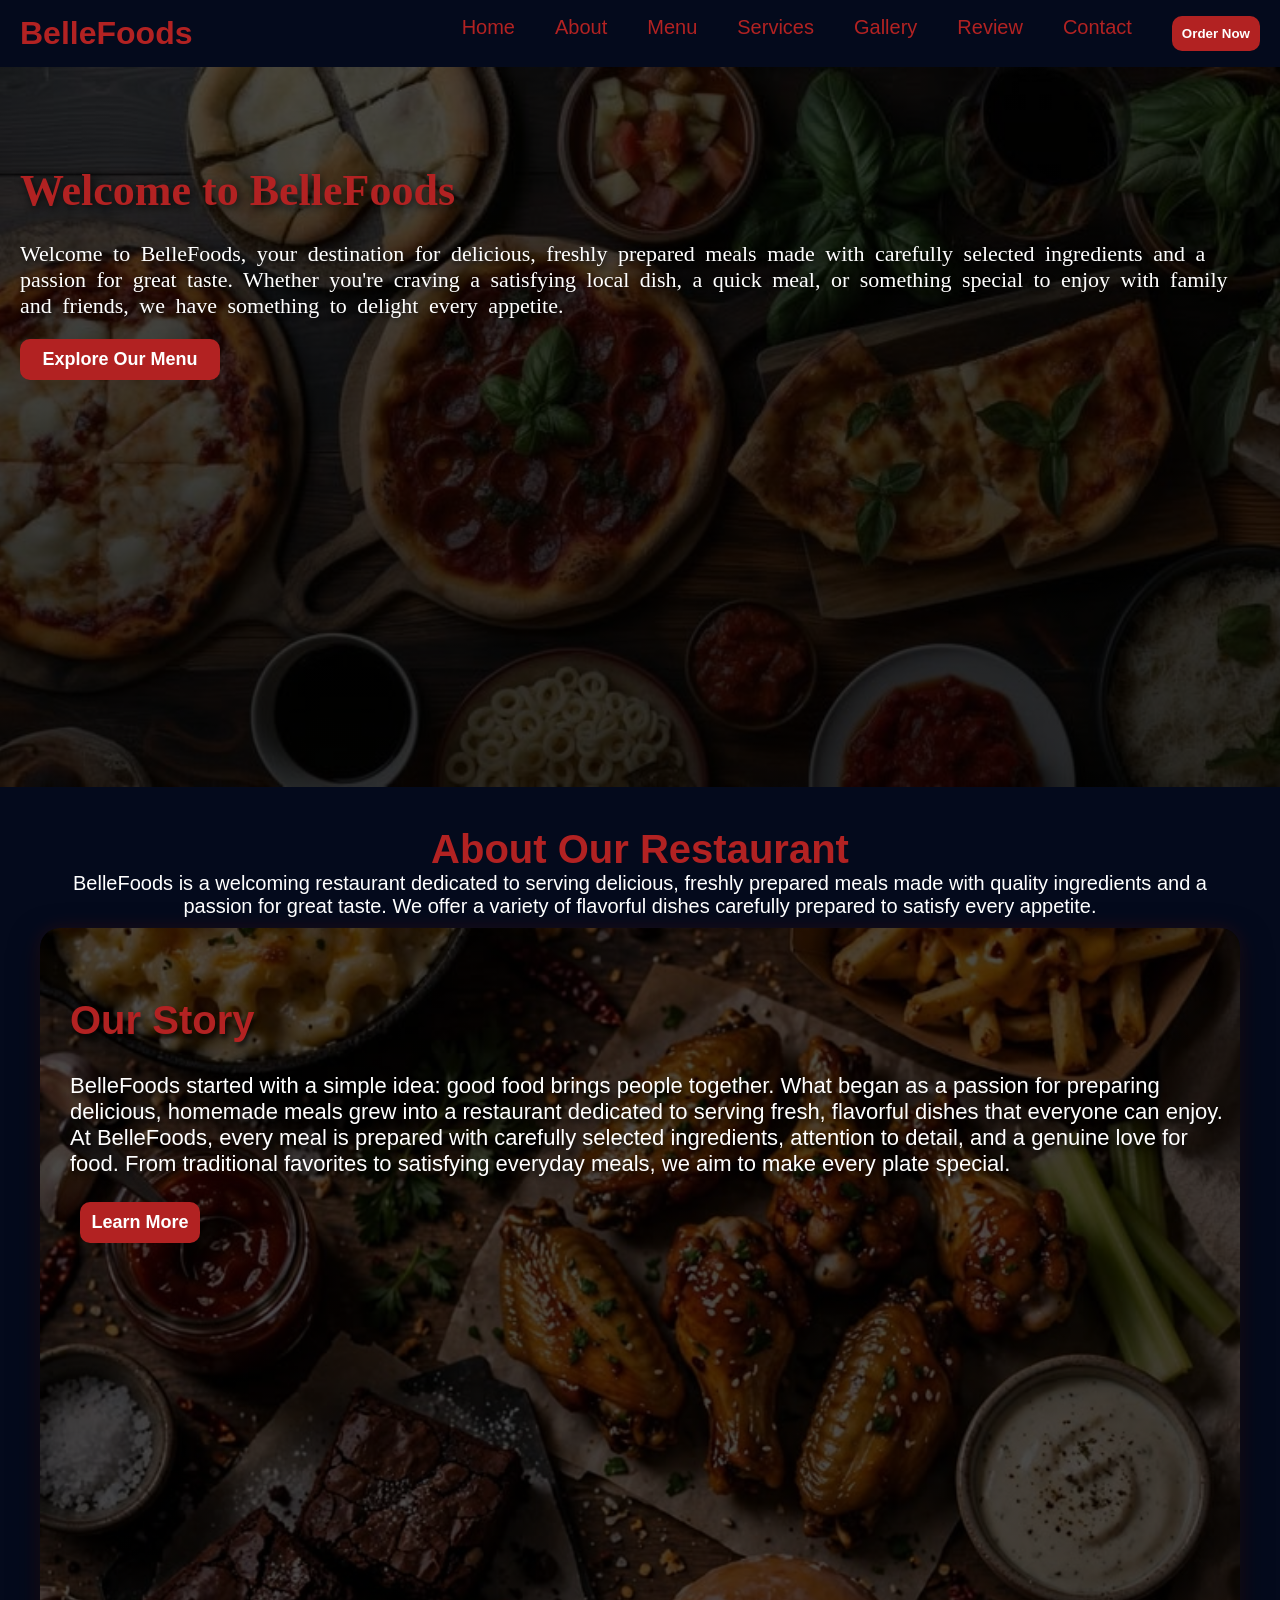
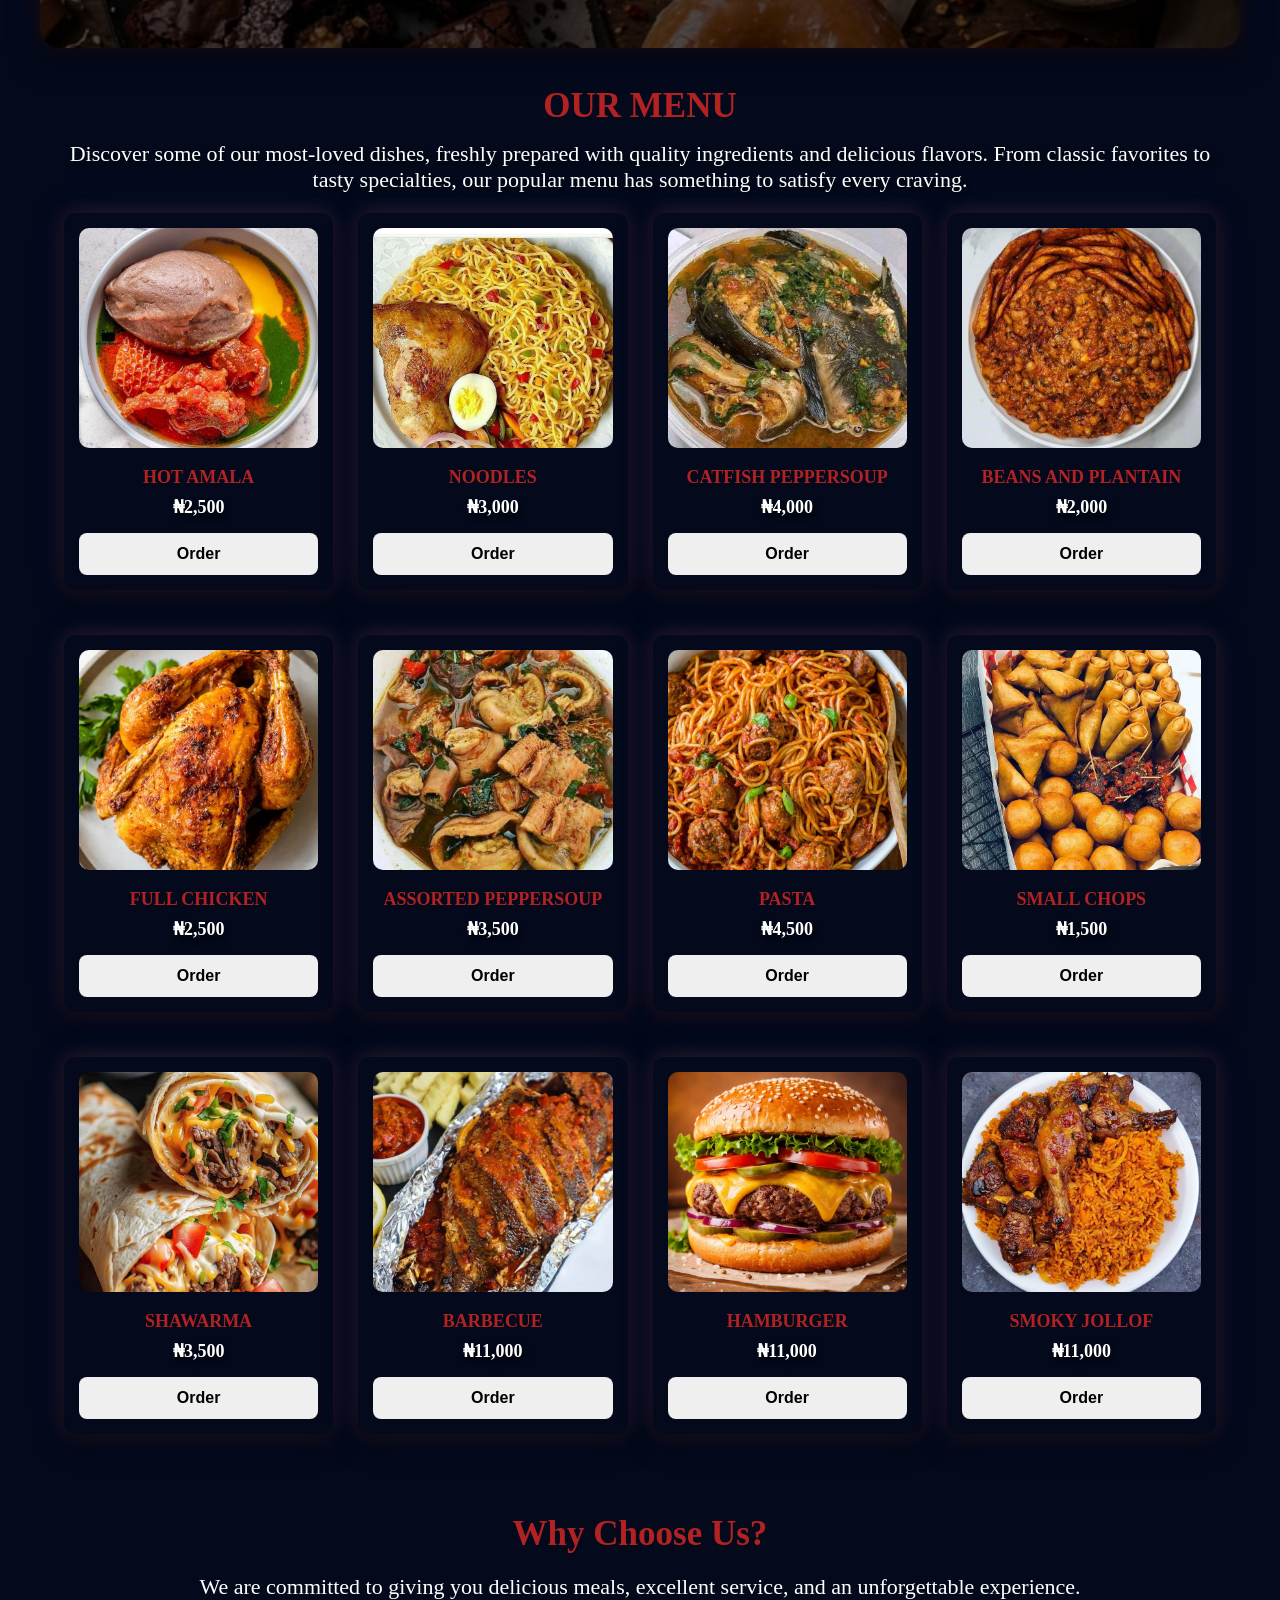
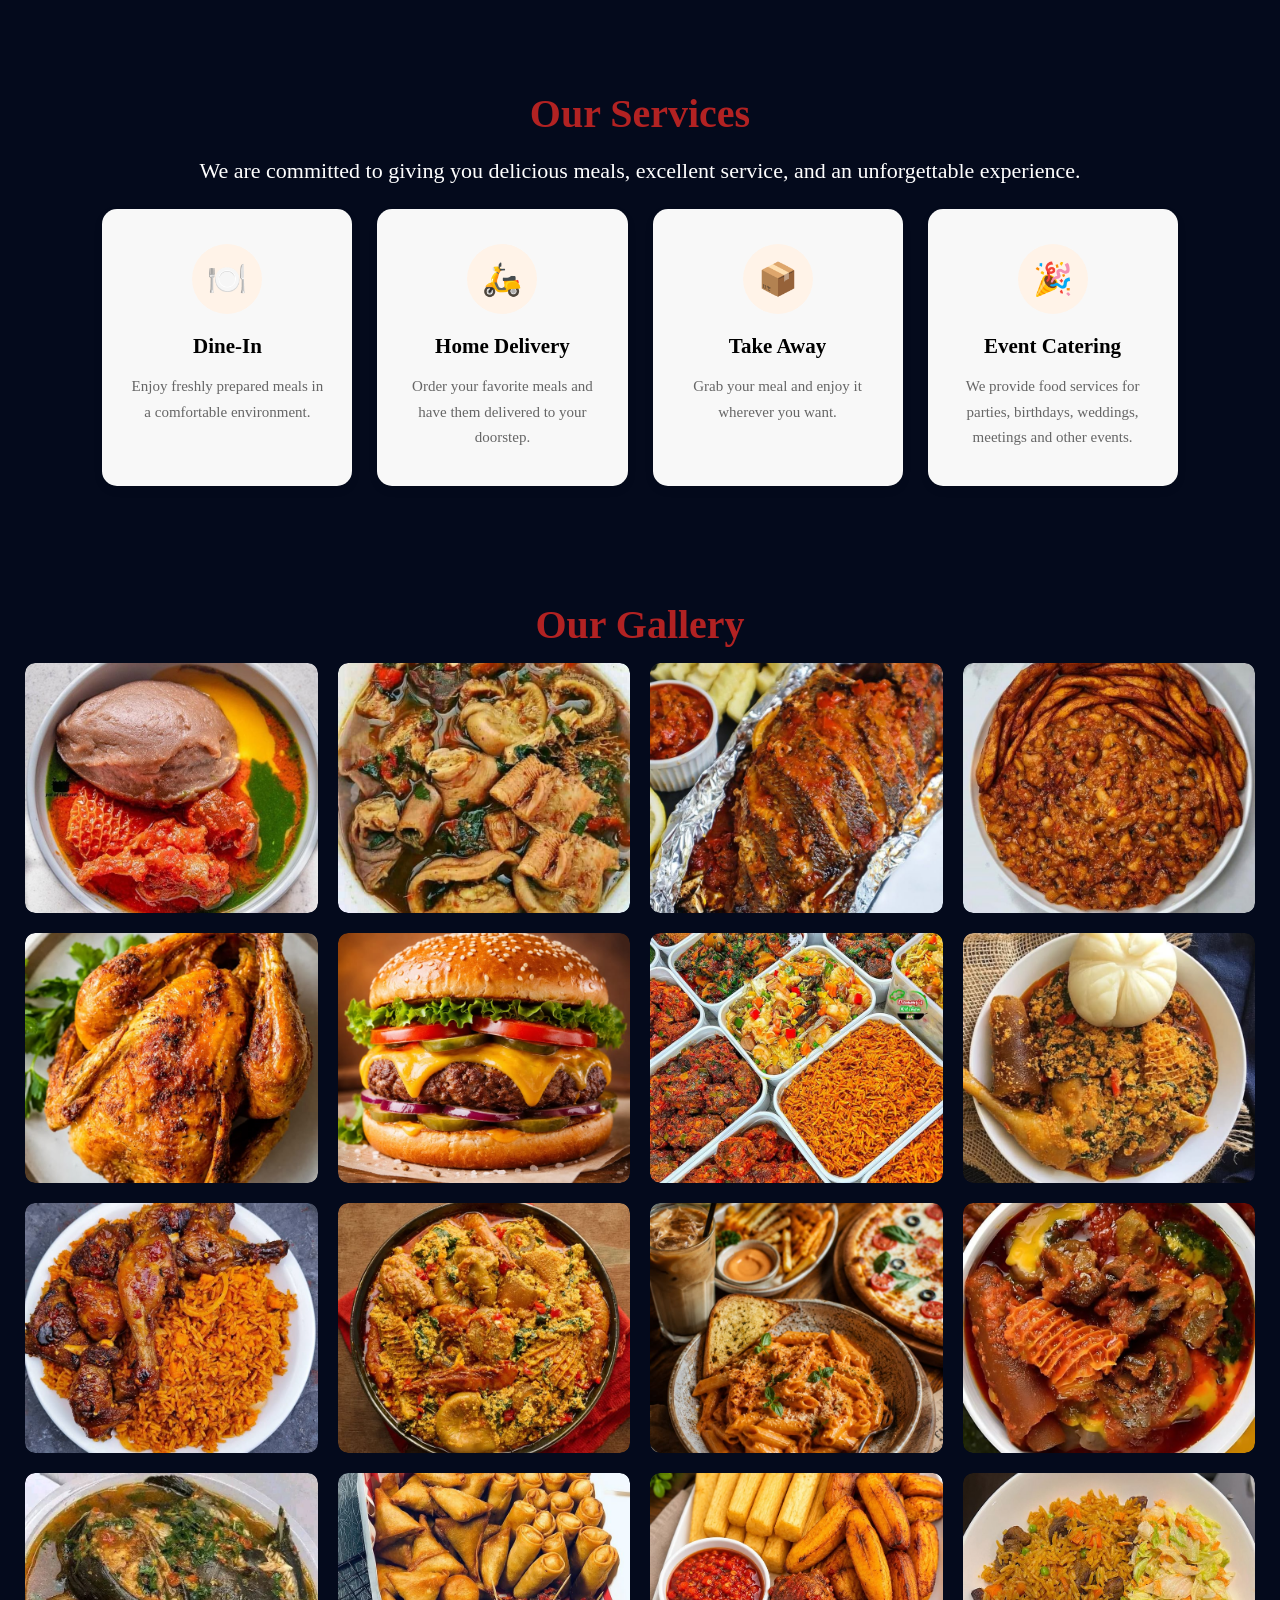
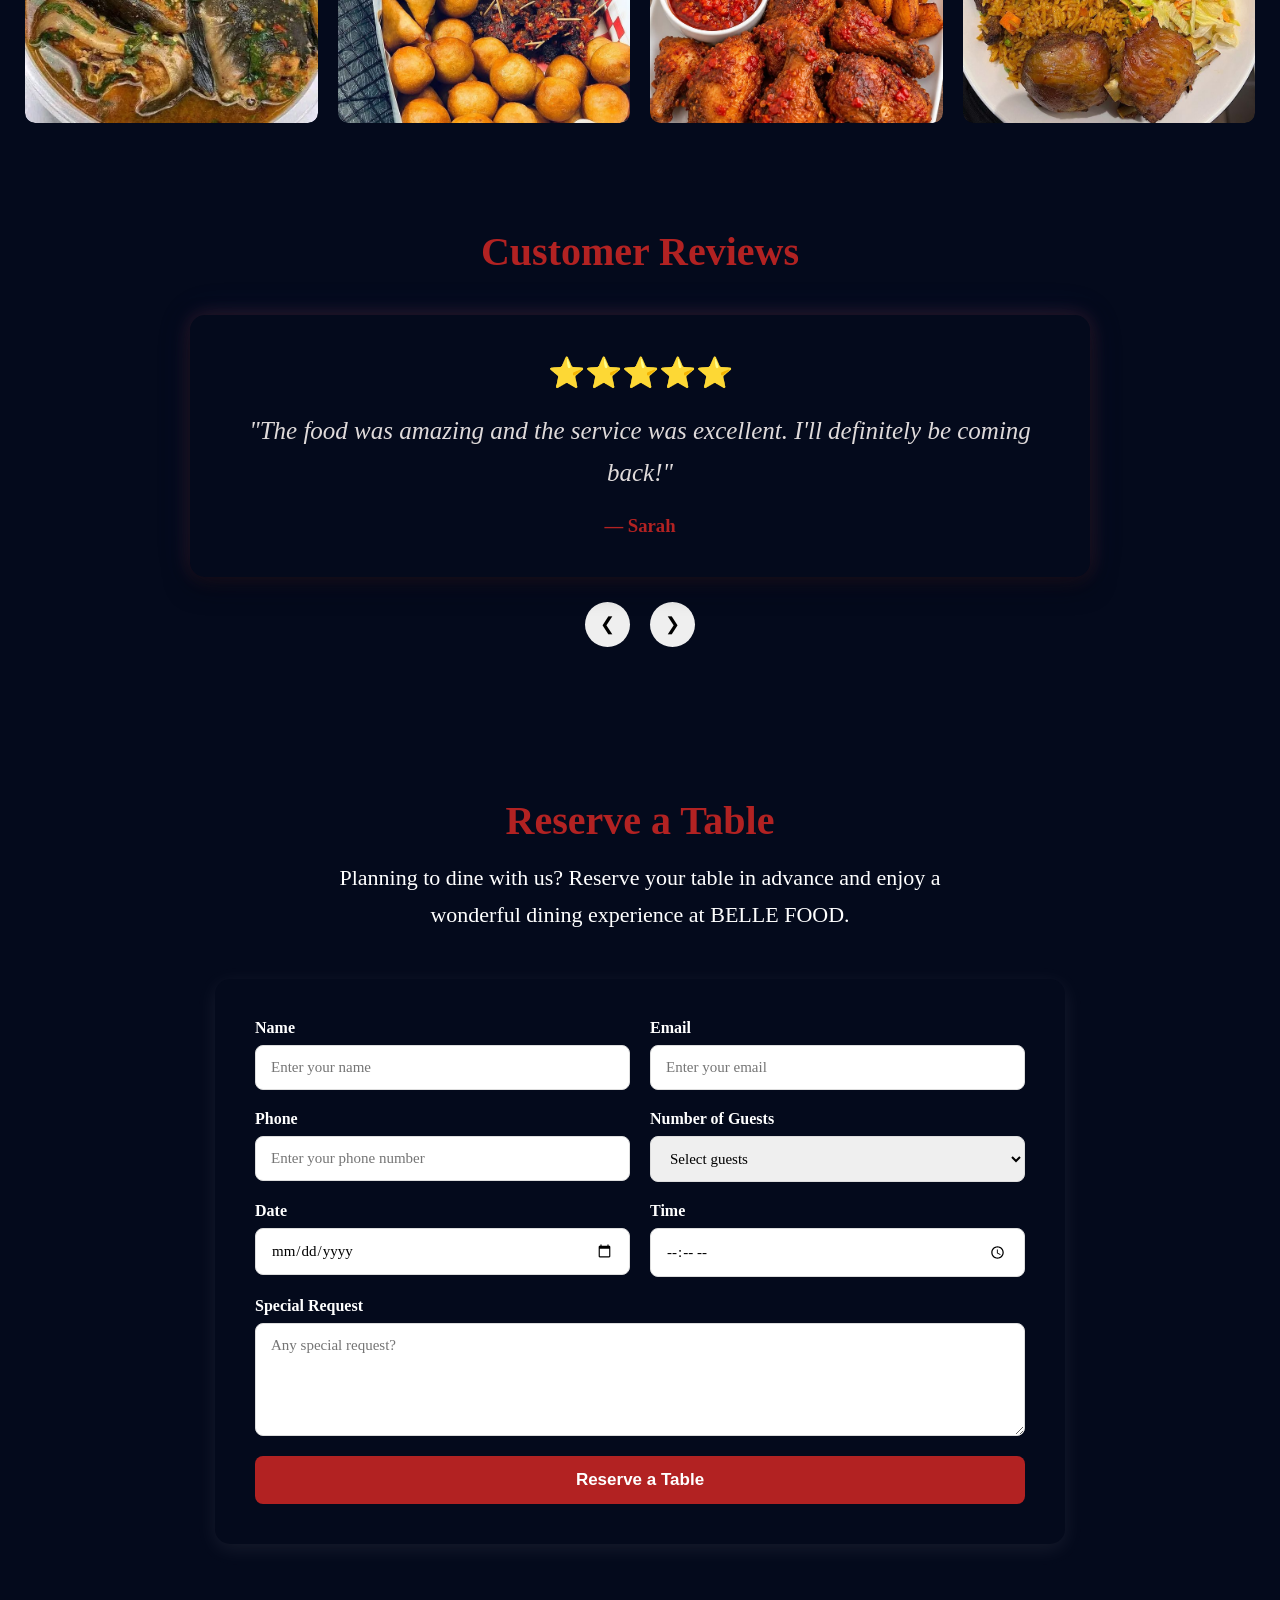
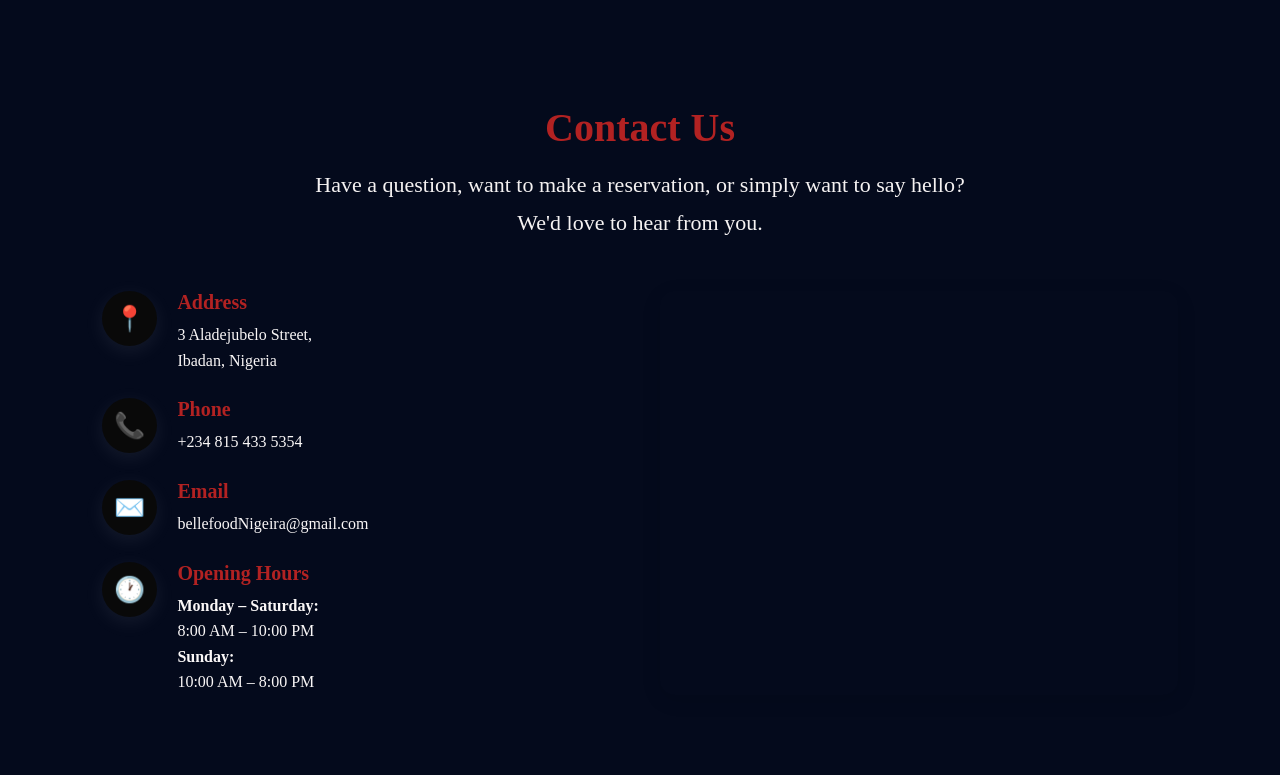
==== index.html @ 9d44ab24 "fix why choose json path" ====
<!DOCTYPE html>
<html lang="en">
<head>
    <meta charset="UTF-8">
    <meta name="viewport" content="width=device-width, initial-scale=1.0">
    <title>BELLE FOOD</title>
    <link rel="stylesheet" href="food.css">
    <link rel="stylesheet" href="https://cdnjs.cloudflare.com/ajax/libs/font-awesome/6.7.2/css/all.min.css">
    <link rel="stylesheet" href="https://unpkg.com/aos@2.3.4/dist/aos.css">
</head>
<body id="home">
    <div class="nav-container">
        <h1>BelleFoods</h1>
        <div class="menu-toggle">
            <i class="fa-solid fa-bars"></i>
        </div>
        <ul class="nav-menu">
            <li><a href="#home">Home</a></li>
            <li><a href="#about">About</a></li>
            <li><a href="#menu">Menu</a></li>
            <li><a href="#services">Services</a></li>
            <li><a href="#gallery">Gallery</a></li>
            <li><a href="#review">Review</a></li>
            <li><a href="#contact">Contact</a></li>
            <button class="btn">Order Now</button>
        </ul>
    </div>
    <div class="hero">
        <div data-aos="zoom-in" data-aos-duration="1000"
    data-aos-delay="300"
    data-aos-offset="200"
    data-aos-easing="ease-in-out"
    data-aos-once="true">
            <h1>Welcome to BelleFoods</h1><br>
            <p>Welcome to BelleFoods, your destination for delicious, freshly prepared meals made with carefully selected ingredients and a passion for great taste. Whether you're craving a satisfying local dish, a quick meal, or something special to enjoy with family and friends, we have something to delight every appetite.</p>
            <button>Explore Our Menu</button>
        </div>
    </div>
    <section id="about">
        <div class="about" data-aos="fade-right">
            <h1>About Our Restaurant</h1>
            <p>BelleFoods is a welcoming restaurant dedicated to serving delicious, freshly prepared meals made with quality ingredients and a passion for great taste. We offer a variety of flavorful dishes carefully prepared to satisfy every appetite. </p>
            <div class="about-container">
                <h1>Our Story</h1>
                <p>BelleFoods started with a simple idea: good food brings people together. What began as a passion for preparing delicious, homemade meals grew into a restaurant dedicated to serving fresh, flavorful dishes that everyone can enjoy.</p>
                <p>At BelleFoods, every meal is prepared with carefully selected ingredients, attention to detail, and a genuine love for food. From traditional favorites to satisfying everyday meals, we aim to make every plate special.</p>
                <button class="btn">Learn More</button>
            </div>
        </div>
    </section>
    <section id="menu">
        <div class="menu" data-aos="zoom-in" data-aos-duration="1000">
            <h1>OUR MENU</h1>
            <p>Discover some of our most-loved dishes, freshly prepared with quality ingredients and delicious flavors. From classic favorites to tasty specialties, our popular menu has something to satisfy every craving.</p>
            <div id="menuList">
            </div>
         </div>
    </section>
    <section id="whychooseus">
        <div class="whychooseus">
           <h1>Why Choose Us?</h1>
            <p>
               We are committed to giving you delicious meals,
               excellent service, and an unforgettable experience.
           </p>
           <div id="whyContainer">
   
           </div>
        </div>
    </section>
     <section id="services">
         <div class="services">
            <h1>Our Services</h1>
             <p>
                We are committed to giving you delicious meals,
                excellent service, and an unforgettable experience.
            </p>
            <div id="servicesContainer">
    
            </div>
         </div>
     </section>
     <section id="gallery">
         <div class="gallery-container">
            <h1 data-aos="fade-up">Our Gallery</h1>
            <div class="gallery">
                <a href="images/amala.jpg"><img src="images/amala.jpg" alt="amala"></a>
                 <a href="images/assorted.jpg"><img src="images/assorted.jpg" alt="assorted"></a>
                 <a href="images/barb.jpg"><img src="images/barb.jpg" alt="barbecue"></a>
                 <a href="images/beans.jpg"><img src="images/beans.jpg" alt="beans"></a>
                <a href="images/full chicken.jpg"><img src="images/full chicken.jpg" alt="chicken"></a>
                 <a href="images/Hamburger.jpg"><img src="images/Hamburger.jpg" alt="hamburger"></a>
                 <a href="images/Hero food .jpg"><img src="images/Hero food .jpg" alt="herofood"></a>
                 <a href="images/iyan and egusi.jpg"><img src="images/iyan and egusi.jpg" alt="iyan"></a>
                 <a href="images/jollof.jpg"><img src="images/jollof.jpg" alt="jollof"></a>
                 <a href="images/egusi.jpg"><img src="images/egusi.jpg" alt="noodles"></a>
                 <a href="images/hero.jpg"><img src="images/hero.jpg" alt="hero"></a>
                 <a href="images/ama.jpg"><img src="images/ama.jpg" alt="ama"></a>
                 <a href="images/peppersoup.jpg"><img src="images/peppersoup.jpg" alt="pepper"></a>
                 <a href="images/small.jpg"><img src="images/small.jpg" alt="small"></a>
                 <a href="images/snack.jpg"><img src="images/snack.jpg" alt="snack"></a>
                 <a href="images/rice.jpg"><img src="images/rice.jpg" alt="rice"></a>
            </div> 
         </div>
     </section>
    <section class="reviews" id="review">

    <h1 data-aos="fade-up" data-aos-delay="100">Customer Reviews</h1>

    <div id="reviewContainer" data-aos="fade-right" data-aos-delay="200"></div>

    <div class="review-buttons">
        <button id="prevBtn">❮</button>
        <button id="nextBtn">❯</button>
    </div>
</section>
<section class="reservation" id="reservation">

    <div class="reservation-header">
        <h1>Reserve a Table</h1>

        <p>
            Planning to dine with us? Reserve your table in advance
            and enjoy a wonderful dining experience at BELLE FOOD.
        </p>
    </div>

    <div class="reservation-container">

        <form id="reservationForm">

            <div class="form-row">

                <div class="form-group">
                    <label for="name">Name</label>
                    <input
                        type="text"
                        id="name"
                        name="name"
                        placeholder="Enter your name"
                        required
                    >
                </div>

                <div class="form-group">
                    <label for="email">Email</label>
                    <input
                        type="email"
                        id="email"
                        name="email"
                        placeholder="Enter your email"
                        required
                    >
                </div>

            </div>


            <div class="form-row">

                <div class="form-group">
                    <label for="phone">Phone</label>
                    <input
                        type="tel"
                        id="phone"
                        name="phone"
                        placeholder="Enter your phone number"
                        required
                    >
                </div>

                <div class="form-group">
                    <label for="guests">Number of Guests</label>

                    <select id="guests" name="guests" required>

                        <option value="">Select guests</option>
                        <option value="1">1 Guest</option>
                        <option value="2">2 Guests</option>
                        <option value="3">3 Guests</option>
                        <option value="4">4 Guests</option>
                        <option value="5">5 Guests</option>
                        <option value="6">6 Guests</option>
                        <option value="7">7 Guests</option>
                        <option value="8">8 Guests</option>
                        <option value="9">9 Guests</option>
                        <option value="10">10+ Guests</option>

                    </select>
                </div>

            </div>


            <div class="form-row">

                <div class="form-group">
                    <label for="date">Date</label>

                    <input
                        type="date"
                        id="date"
                        name="date"
                        required
                    >
                </div>

                <div class="form-group">
                    <label for="time">Time</label>

                    <input
                        type="time"
                        id="time"
                        name="time"
                        required
                    >
                </div>

            </div>


            <div class="form-group">

                <label for="request">Special Request</label>

                <textarea
                    id="request"
                    name="request"
                    rows="5"
                    placeholder="Any special request?"
                ></textarea>

            </div>


            <button type="submit" class="reserve-btn">
                Reserve a Table
            </button>

        </form>

    </div>

</section>
<section class="contact" id="contact">

    <div class="contact-header">
        <h1>Contact Us</h1>

        <p>
            Have a question, want to make a reservation, or simply want to
            say hello? We'd love to hear from you.
        </p>
    </div>

    <div class="contact-container">

        <!-- Contact Information -->
        <div class="contact-info">

            <div class="contact-item">
                <div class="contact-icon">📍</div>

                <div>
                    <h3>Address</h3>
                    <p>
                        3 Aladejubelo Street,<br>
                        Ibadan, Nigeria
                    </p>
                </div>
            </div>


            <div class="contact-item">
                <div class="contact-icon">📞</div>

                <div>
                    <h3>Phone</h3>
                    <p>
                        <a href="tel:+2348154335354">
                            +234 815 433 5354 
                        </a>
                    </p>
                </div>
            </div>


            <div class="contact-item">
                <div class="contact-icon">✉️</div>

                <div>
                    <h3>Email</h3>
                    <p>
                        <a href="mailto:bellefoodNigeira@gmail.com">
                            bellefoodNigeira@gmail.com
                        </a>
                    </p>
                </div>
            </div>


            <div class="contact-item">
                <div class="contact-icon">🕐</div>

                <div>
                    <h3>Opening Hours</h3>

                    <p>
                        <strong>Monday – Saturday:</strong><br>
                        8:00 AM – 10:00 PM
                    </p>

                    <p>
                        <strong>Sunday:</strong><br>
                        10:00 AM – 8:00 PM
                    </p>
                </div>

            </div>

        </div>


        <!-- Google Maps -->
        <div class="map-container">

            <iframe
                src="https://www.google.com/maps?q=Lagos,Nigeria&output=embed"
                allowfullscreen=""
                loading="lazy"
                referrerpolicy="no-referrer-when-downgrade">
            </iframe>

        </div>

    </div>

</section>
    <!-- <div class="image" data-aos="zoom-out" data-aos-duration="1000"
   
    data-aos-offset="200"
    data-aos-easing="ease-in-out"
    data-aos-once="true">
        <img src="images/Hero food .jpg" alt="Food1" class="img">
        <img src="images/hero.jpg" alt="food2" class="img">
    </div> -->
</body>
<script src="https://unpkg.com/aos@2.3.1/dist/aos.js"></script>
<script src="food.js"></script>

<script>
  AOS.init({
    duration: 2000,
    once: true
  });
</script>
</html>
---- food.css ----
*{
    margin: 0;
    padding: 0;
    box-sizing: border-box;
}
html {
    scroll-behavior: smooth;
}
body{
    background-color: rgb(4, 10, 28);
}
.nav-container{
    display: flex;
    justify-content: space-between;
    align-items: center;
    background-color: rgb(4, 10, 28);
    padding: 15px 20px;
    position: sticky;
    top: 0;
    z-index: 1000;
  
}
.menu-toggle{
    display: none;
    font-size: 25px;
    color: white;
    cursor: pointer;
}
.nav-container ul{
    list-style-type: none;
    display: flex;
    gap: 40px;

    
}
.nav-container .btn{
    background-color: firebrick;
    color: white;
    padding: 10px;
    border: none;
    border-radius: 10px;
    cursor: pointer;
    font-weight: bolder;
}
.nav-container .btn:hover{
    transform: translateY(-7px);
    transition: 0.6s ease;
}

.nav-container h1{
    color: firebrick;
    font-family: 'Trebuchet MS', 'Lucida Sans Unicode', 'Lucida Grande', 'Lucida Sans', Arial, sans-serif;
}
.nav-container li{
    display: inline;
}
.nav-container li a{
    text-decoration: none;
    font-size: 20px;
    color: white;
    font-family: 'Trebuchet MS', 'Lucida Sans Unicode', 'Lucida Grande', 'Lucida Sans', Arial, sans-serif;
    color: firebrick;
    transition: 0.3;
}
.nav-container li a:hover{
    text-decoration: underline;
    color: white;
}
@media (max-width: 768px) {

    .nav-container {
        display: flex;
        flex-wrap: wrap;
        justify-content: space-between;
        align-items: center;
        padding: 15px 20px;
    }

    .menu-toggle {
        display: block;
    }

    .nav-container ul {
        display: none;
        width: 100%;
        flex-direction: column;
        align-items: center;
        gap: 20px;
        padding: 20px 0;
    }

    .nav-container ul.active {
        display: flex;
    }
}
.hero {
    min-height: 80vh;
    background:
        linear-gradient(rgba(0, 0, 0, 0.7), rgba(0, 0, 0, 0.8)),
        url("images/herooo.jpg");
    background-size: cover;
    background-position: center;
    color: white;
    padding: 20px;
    padding-top: 100px;
    font-size: 22px;
    font-family: Cambria, Cochin, Georgia, Times, 'Times New Roman', serif;
}
.hero p{
    word-spacing: 5px;
    /* max-width: 850px; */
    text-shadow: 1px 2px 5px rgba(0, 0, 0, 0.8);
}
.hero h1{
    font-weight: 52px;
    line-height: 1.1;
    text-shadow: 2px 3px 8px rgba(0, 0, 0, 0.7);
    color: firebrick;
}
.hero button{
    width: 200px;
    color: white;
    border-radius: 10px;
    border: none;
    background-color: firebrick;
    padding: 10px;
    font-size: 18px;
    margin-top: 20px;
    cursor: pointer;
    animation: dance 1s infinite;
    font-weight: bold;
}
@keyframes dance {
    0% {
        transform: translateY(0);
    }

    25% {
        transform: translateY(-8px);
    }

    50% {
        transform: translateY(0);
    }

    75% {
        transform: translateY(-8px);
    }

    100% {
        transform: translateY(0);
    }
}
.about{
    text-align: center;
    padding: 40px;
    
    
}
.about h1{
    font-size: 40px;
    font-family: 'Franklin Gothic Medium', 'Arial Narrow', Arial, sans-serif;
    font-weight: bolder;
    color: firebrick;
    
}
.about p{
    font-size: 20px;
    color: white;
    font-family: 'Trebuchet MS', 'Lucida Sans Unicode', 'Lucida Grande', 'Lucida Sans', Arial, sans-serif;
}
.about-container{
    background-image: linear-gradient(rgba(0, 0, 0, 0.7), rgba(0, 0, 0, 0.7)), url(images/our\ story.jpg);
    background-size: cover;
    background-position: center;
    min-height: 80vh;
    margin-top: 10px;
    border-radius: 20px;
    color: white;
    box-shadow:
        0 10px 30px rgba(0, 0, 0, 0.5),
        0 0 20px rgba(255, 70, 40, 0.12);;
}
.about-container h1{
    text-align: left;
    padding: 30px;
    text-shadow: 2px 4px 5px rgba(0, 0, 0, 0.8);
    padding-top: 70px;
}
.about-container p{
    text-align: left;
    padding-left: 30px;
    font-size: 22px;
    text-shadow: 2px 4px 5px rgba(0, 0, 0, 0.8);
}
.about-container .btn{
    width: 120px;
    color: white;
    border-radius: 10px;
    border: none;
    background-color: firebrick;
    padding: 10px;
    font-size: 18px;
    margin-top: 25px;
    cursor: pointer;
    font-weight: bold;
    margin-right: 1000px;
}
.about-container .btn:hover{
    transform: translateY(-7px);
    transition: all 0.6s ease;
}
/* .image{
    display: flex;
    justify-content: space-around;
    align-items: center;
}
.img{
    width: 550px;
    border-radius: 10px;
    height: 600px;
    margin-bottom: 20px; */
/* } */
@media (max-width:768px) {
    /* .image{
        flex-direction: column;
    } */
    .about-container .btn{
        margin-left: 30px;
        padding-bottom: 10px;
    }
    .about-container{
        min-height: 90vh;
        
    }
}
.menu {
    width: 90%;
    max-width: 1200px;
    margin: 50px auto;
    text-align: center;
    margin-top: -2px;
}

.menu h1 {
    font-size: 35px;
    margin-bottom: 15px;
    color: firebrick;
}
.menu p{
    text-align: center;
    color: white;
    font-size: 22px;
    text-shadow: 2px 4px 5px rgba(0, 0, 0, 0.8);
}

/* Container for all food items */
#menuList {
    display: grid;
    grid-template-columns: repeat(4, 1fr);
    gap: 25px;
}

/* Individual food card */
.food-card {
    background: rgb(4, 10, 28);
    padding: 15px;
    margin-top: 20px;
    border-radius: 12px;
    box-shadow:         0 10px 25px rgba(0, 0, 0, 0.5),
        0 0 20px rgba(255, 80, 60, 0.18),
        0 0 35px rgba(60, 100, 200, 0.15);
    overflow: hidden;
    transition: 0.3s !important
}

/* Card hover */
.food-card:hover {
    transform: translateY(-5px) !important;
    box-shadow:
        0 15px 30px rgba(0, 0, 0, 0.6),
        0 0 25px rgba(255, 80, 60, 0.3);
    transition: 0.3s ease;
}

/* Food image */
.food-card img {
    width: 100%;
    height: 220px;
    object-fit: cover;
    border-radius: 10px;
}

/* Food name */
.food-card h2 {
    font-size: 18px;
    margin: 15px 0 8px;
    color: firebrick;
}

/* Price */
.food-card p {
    font-size: 18px;
    font-weight: bold;
    margin-bottom: 15px;
    color: white;
}

/* Order button */
.food-card button {
    width: 100%;
    padding: 12px;
    border: none;
    border-radius: 8px;
    cursor: pointer;
    font-size: 16px;
    font-weight: bold;
    cursor: pointer;
}
.food-card button:hover{
    background-color: rgb(227, 109, 109);
    transition: 0.6s ease;
}

/* Responsive design */
@media (max-width: 768px) {
    #menuList {
        grid-template-columns: repeat(2, 1fr);
    }
}

@media (max-width: 500px) {
    #menuList {
        grid-template-columns: 1fr;
    }
}
.whychooseus{
    text-align: center;
    padding: 40px;
    margin-top: -10px;
}
.whychooseus h1{
    font-size: 35px;
    margin-bottom: 30px;
    color: firebrick;
}
.whychooseus p{
    text-align: center;
    color: white;
    font-size: 22px;
    /* text-shadow: 2px 4px 5px rgba(0, 0, 0, 0.8); */
    margin-top: -10px;
}
#whyContainer {
    display: grid;
    grid-template-columns: repeat(4, 1fr);
    gap: 25px;
}

.why-card {
    background: rgb(4, 10, 28);
    padding: 35px 25px;
    margin-top: 20PX;
    text-align: center;
    border-radius: 15px;
    box-shadow: 0 4px 15px rgba(0, 0, 0, 0.08);
    transition: 0.3s ease !important;
    box-shadow:         0 10px 25px rgba(0, 0, 0, 0.5),
        0 0 20px rgba(255, 80, 60, 0.18),
        0 0 35px rgba(60, 100, 200, 0.15);
}

.why-card:hover {
    transform: translateY(-10px)!important
}

.why-icon {
    width: 70px;
    height: 70px;
    margin: 0 auto 20px;

    display: flex;
    align-items: center;
    justify-content: center;

    background: #fff3e8;
    border-radius: 50%;
    font-size: 32px;
}

.why-card h3 {
    font-size: 21px;
    margin-bottom: 15px;
    color: white;
}

.why-card p {
    color: #e26464;
    line-height: 1.7;
}

@media (max-width: 900px) {
    #whyContainer {
        grid-template-columns: repeat(2, 1fr);
    }
}

@media (max-width: 550px) {
    #whyContainer {
        grid-template-columns: 1fr;
    }
}
.services {
    padding: 80px 8%;
    background: rgb(4, 10, 28);
    text-align: center;
    margin-top: -30px;
}

.services h1{
    font-size: 40px;
    margin-bottom: 15px;
    color: firebrick;
}

.services p {
    color: white;
    line-height: 1.7;
    font-size: 22px;
}


/* Services container */

#servicesContainer {
    display: grid;
    grid-template-columns: repeat(4, 1fr);
    gap: 25px;

}


/* Service card */

.service-card {
    padding: 35px 25px;
    margin-top: 20px;
    text-align: center;
    background: #f8f8f8;
    border-radius: 15px;

    box-shadow: 0 4px 10px rgba(0, 0, 0, 0.08);

    transition: 0.3s ease;
}

.service-card:hover {
    transform: translateY(10px);
}


/* Icon */

.service-icon {
    width: 70px;
    height: 70px;

    margin: 0 auto 20px;

    display: flex;
    align-items: center;
    justify-content: center;

    background: #fff3e8;
    border-radius: 50%;

    font-size: 32px;
}


/* Title */

.service-card h2 {
    font-size: 21px;
    margin-bottom: 15px;
}


/* Description */

.service-card p {
    color: #666;
    line-height: 1.7;
    font-size: 15px;
}


/* Tablet */

@media (max-width: 900px) {

    #servicesContainer {
        grid-template-columns: repeat(2, 1fr);
    }

}


/* Mobile */

@media (max-width: 550px) {

    .services {
        padding: 60px 5%;
    }

    .services-header h1 {
        font-size: 32px;
    }

    #servicesContainer {
        grid-template-columns: 1fr;
    }

}
.gallery-container{
    padding: 35px 25px;
    /* margin-left: 25px; */
    
}
.gallery-container h1{
    font-size: 40px;
    margin-bottom: 15px;
    color: firebrick;
    text-align: center;
}
.gallery{
    display: grid;
    grid-template-columns: repeat(4, 1fr);
    gap: 20px;
}
.gallery a { 
    display: block; 
    overflow: hidden; 
    border-radius: 10px; 
}
.gallery img{
    width: 100%; 
    height: 250px; 
    object-fit: cover; 
    display: block; 
    border-radius: 10px; 
    transition: transform 0.4s ease;
}
.gallery a:hover img{
      transform: scale(1.1);
}
@media (max-width: 900px) { 
    .gallery { grid-template-columns: repeat(2, 1fr); 
    } }
    
    /* Mobile */ 
@media (max-width: 550px) { 
        .gallery { grid-template-columns: 1fr; } 
        .gallery-container { padding: 30px 15px; } 
        .gallery-container h1 { font-size: 32px; } 
    }

.reviews {
    padding: 70px 8%;
    text-align: center;
    background: rgb(4, 10, 28);
}

.reviews > h1 {
    font-size: 40px;
    margin-bottom: 40px;
    color: firebrick;
}

#reviewContainer {
    width: 900px;
    max-width: 90%;
    margin: auto;
}

.review-card {
    background: rgb(4, 10, 28);
    padding: 40px;
    border-radius: 15px;
    box-shadow:         0 10px 25px rgba(0, 0, 0, 0.5),
        0 0 20px rgba(255, 80, 60, 0.18),
        0 0 35px rgba(60, 100, 200, 0.15);
}

.rating {
    font-size: 30px;
    margin-bottom: 20px;
}

.review-card p {
    font-size: 25px;
    line-height: 1.7;
    color: #dfdada;
    font-style: italic;
}

.review-card h3 {
    margin-top: 20px;
    color: firebrick;
}

.review-buttons {
    margin-top: 25px;
}

.review-buttons button {
    width: 45px;
    height: 45px;
    border: none;
    border-radius: 50%;
    cursor: pointer;
    margin: 0 8px;
    font-size: 18px;
}

.review-buttons button:hover {
    transform: scale(1.1);
}

/* reservation */
.reservation {
    padding: 80px 8%;
    background: rgb(4, 10, 28);
}

.reservation-header {
    max-width: 650px;
    margin: 0 auto 45px;
    text-align: center;
}

.reservation-header h1 {
    font-size: 40px;
    margin-bottom: 15px;
    color: firebrick;
}

.reservation-header p {
    color: #ffffff;
    line-height: 1.7;
    font-size: 22px;
}


/* Form container */

.reservation-container {
    max-width: 850px;
    margin: auto;
    padding: 40px;

    background: rgb(4, 10, 28);
    border-radius: 15px;

    box-shadow: 0 5px 20px rgba(249, 248, 248, 0.08);
}


/* Two columns */

.form-row {
    display: grid;
    grid-template-columns: 1fr 1fr;
    gap: 20px;
}


/* Form group */

.form-group {
    display: flex;
    flex-direction: column;
    margin-bottom: 20px;
}

.form-group label {
    margin-bottom: 8px;
    font-weight: bold;
    color: white;
}


/* Inputs */

.form-group input,
.form-group select,
.form-group textarea {
    width: 100%;
    padding: 13px 15px;

    border: 1px solid #ddd;
    border-radius: 8px;

    font-size: 15px;
    font-family: inherit;

    outline: none;

    box-sizing: border-box;

    transition: 0.3s;
}


/* Focus */

.form-group input:focus,
.form-group select:focus,
.form-group textarea:focus {
    border-color: firebrick;
}


/* Textarea */

.form-group textarea {
    resize: vertical;
}


/* Button */

.reserve-btn {
    width: 100%;
    padding: 14px;

    border: none;
    border-radius: 8px;

    background: firebrick;
    color: white;

    font-size: 17px;
    font-weight: bold;

    cursor: pointer;

    transition: 0.3s;
}

.reserve-btn:hover {
    transform: translateY(-2px);
    opacity: 0.9;
}


/* Mobile */

@media (max-width: 650px) {

    .reservation {
        padding: 60px 5%;
    }

    .reservation-header h1 {
        font-size: 32px;
    }

    .reservation-container {
        padding: 25px 20px;
    }

    .form-row {
        grid-template-columns: 1fr;
        gap: 0;
    }

}
/* contact */
.contact {
    padding: 80px 8%;
    background: rgb(4, 10, 28);
}

.contact-header {
    max-width: 650px;
    margin: 0 auto 50px;
    text-align: center;
}

.contact-header h1 {
    font-size: 40px;
    margin-bottom: 15px;
    color: firebrick;
}

.contact-header p {
    color: #f5f2f2;
    line-height: 1.7;
    font-size: 22px;
}


/* Main container */

.contact-container {
    max-width: 1100px;
    margin: auto;

    display: grid;
    grid-template-columns: 1fr 1fr;

    gap: 40px;
}


/* Contact information */

.contact-info {
    display: flex;
    flex-direction: column;
    gap: 25px;
}

.contact-item {
    display: flex;
    align-items: flex-start;
    gap: 20px;
}


/* Icons */

.contact-icon {
    min-width: 55px;
    height: 55px;
    display: flex;
    align-items: center;
    justify-content: center;
    background: #090909;
    border-radius: 50%;
    font-size: 25px;
    box-shadow: 0 5px 20px rgba(248, 246, 246, 0.08);
}


/* Contact headings */

.contact-item h3 {
    margin: 0 0 8px;
    font-size: 20px;
    color: firebrick;
}


/* Contact text */

.contact-item p {
    margin: 0;
    color: #faf7f7;
    line-height: 1.6;
}


/* Links */

.contact-item a {
    color: inherit;
    text-decoration: none;
}

.contact-item a:hover {
    color: firebrick;
}


/* Google Map */

.map-container {
    width: 100%;
    height: 100%;
    min-height: 400px;

    overflow: hidden;
    border-radius: 15px;

    box-shadow: 0 5px 20px rgba(0, 0, 0, 0.1);
}

.map-container iframe {
    width: 100%;
    height: 100%;

    border: 0;
}


/* Mobile */

@media (max-width: 750px) {

    .contact {
        padding: 60px 5%;
    }

    .contact-header h1 {
        font-size: 32px;
    }

    .contact-container {
        grid-template-columns: 1fr;
    }

    .map-container {
        min-height: 350px;
    }

}
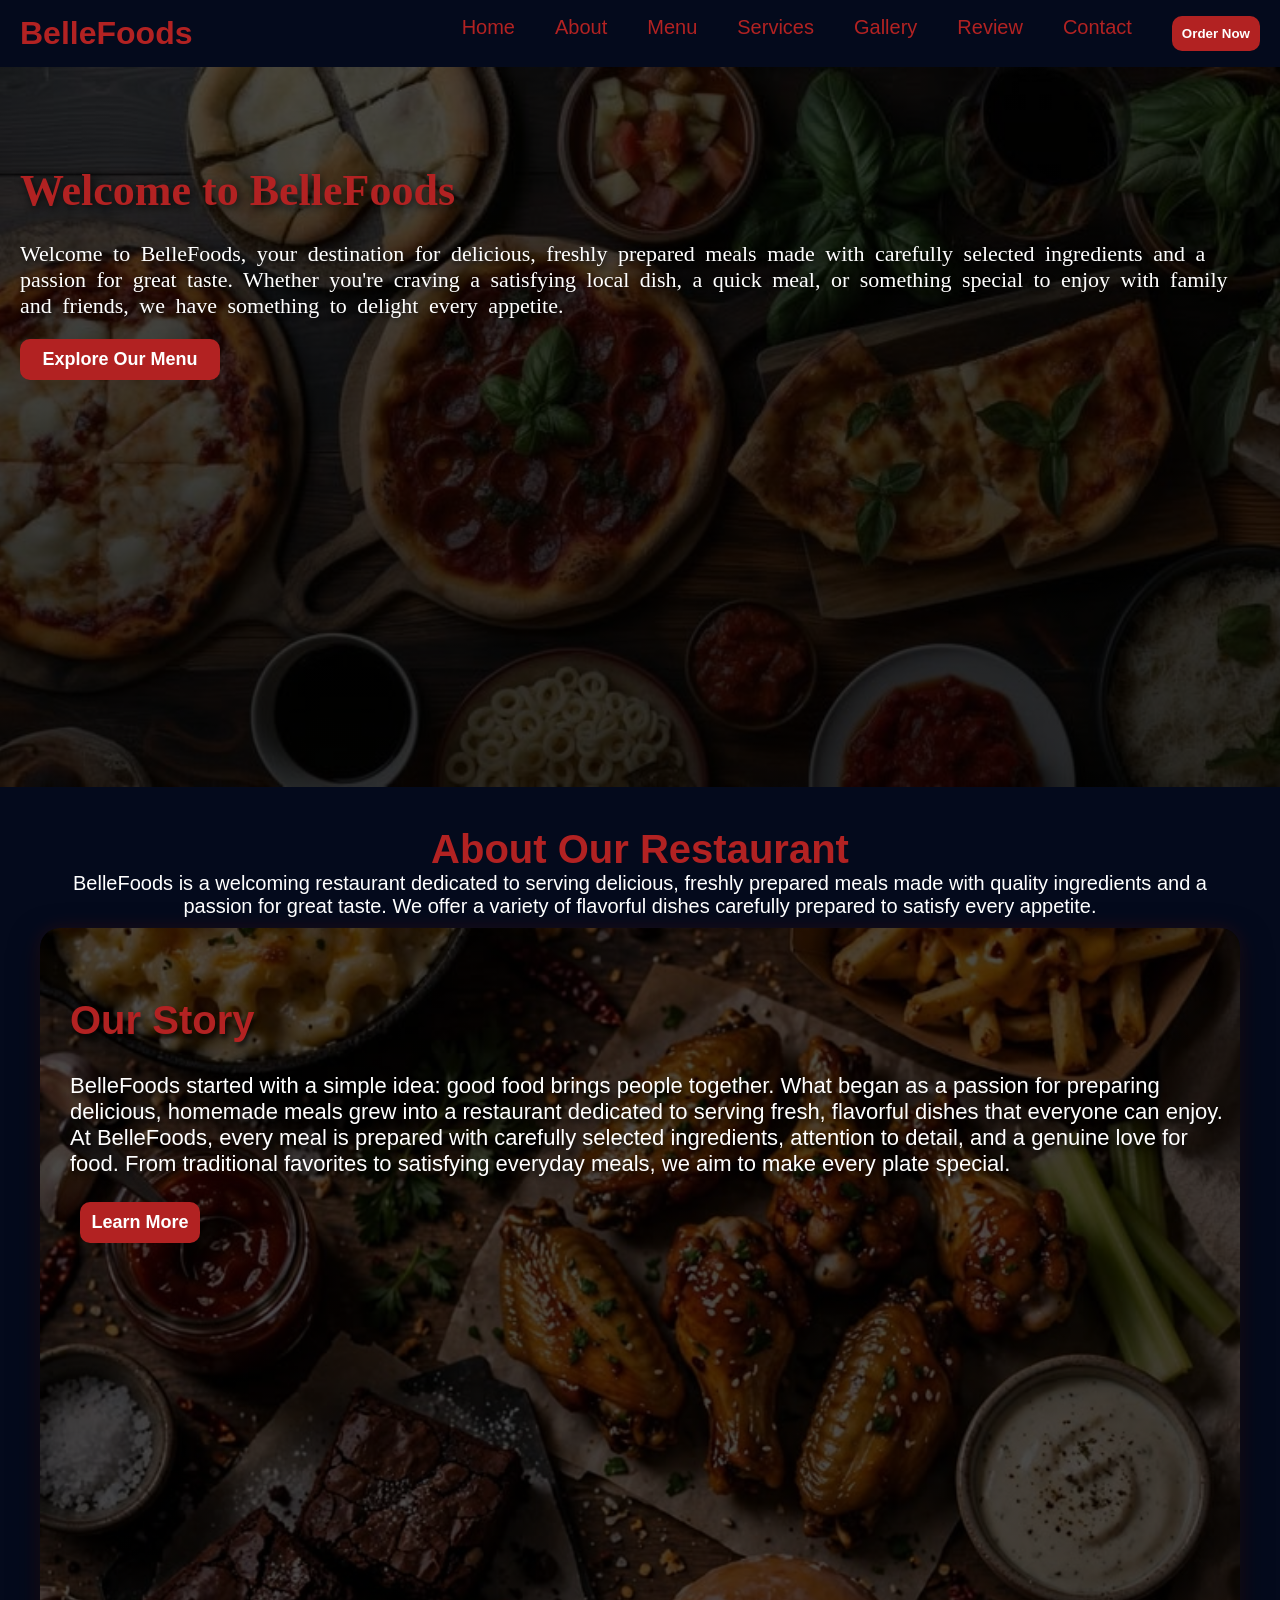
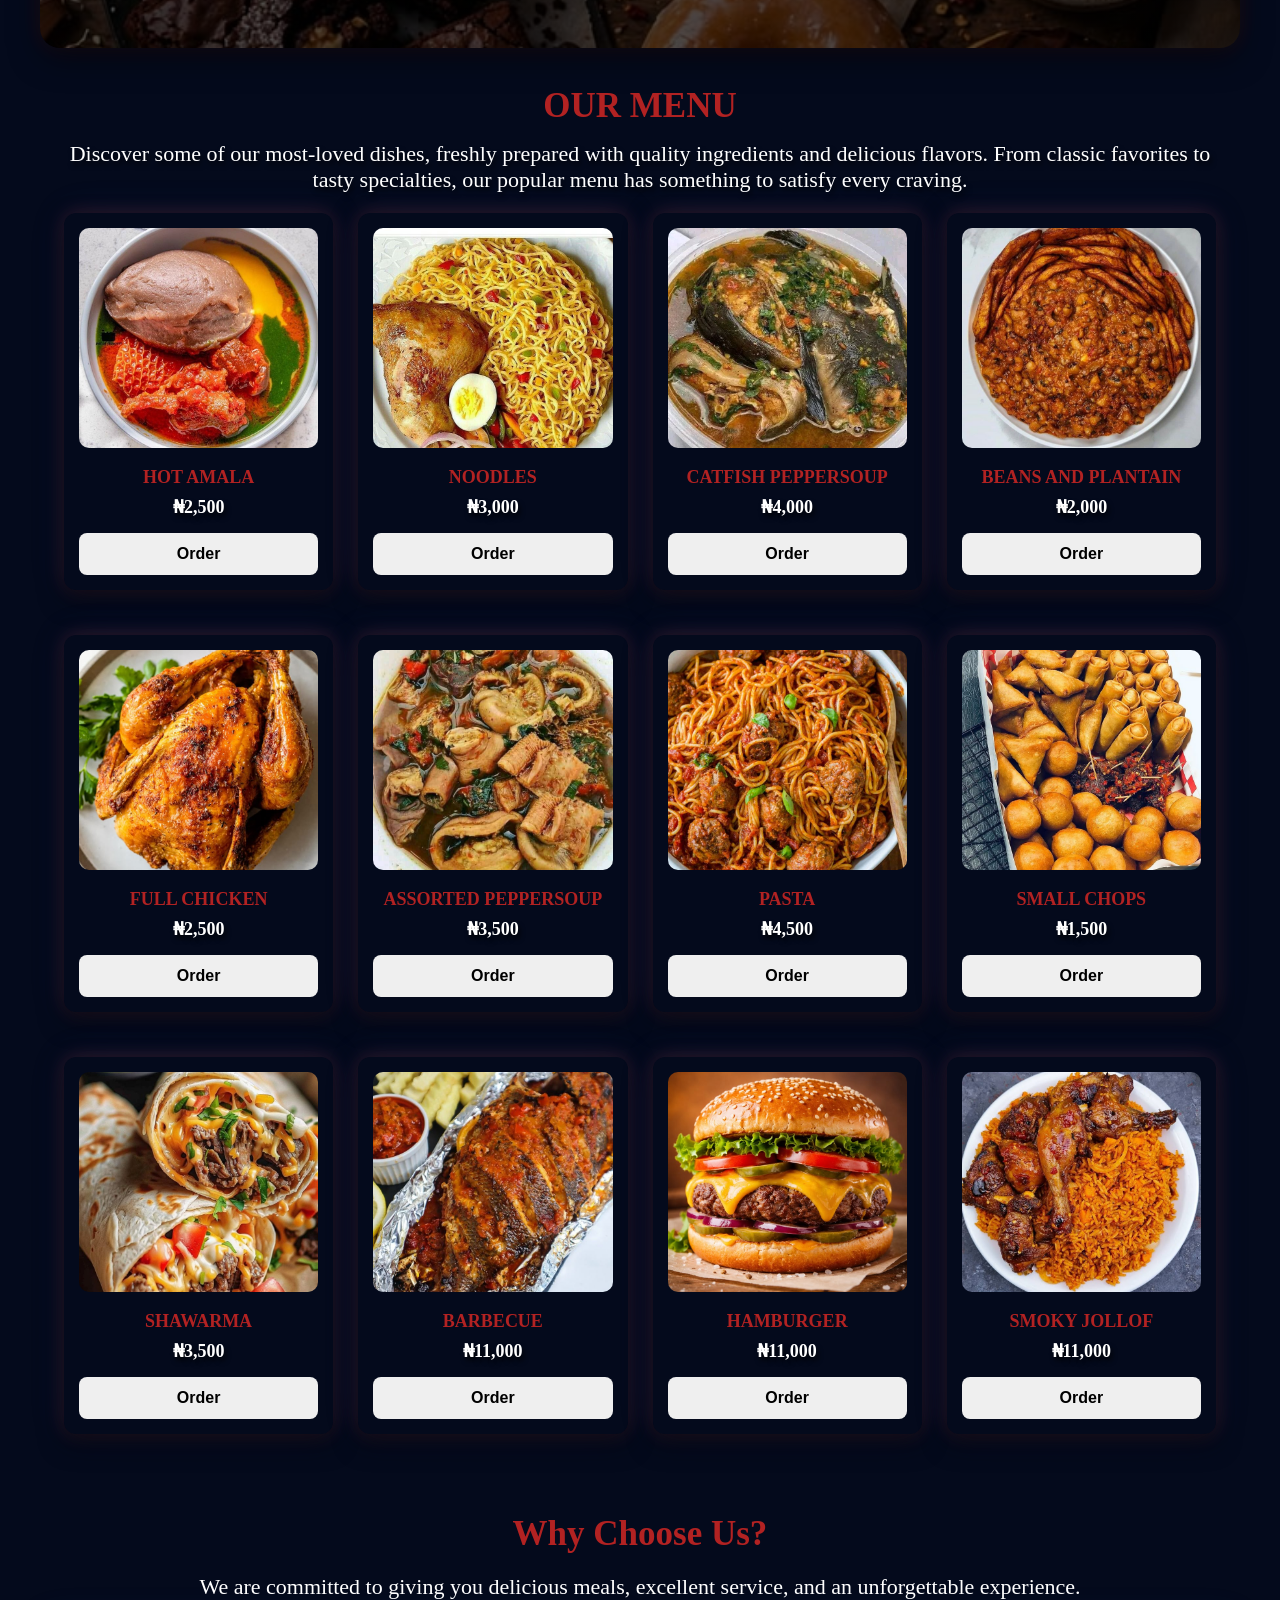
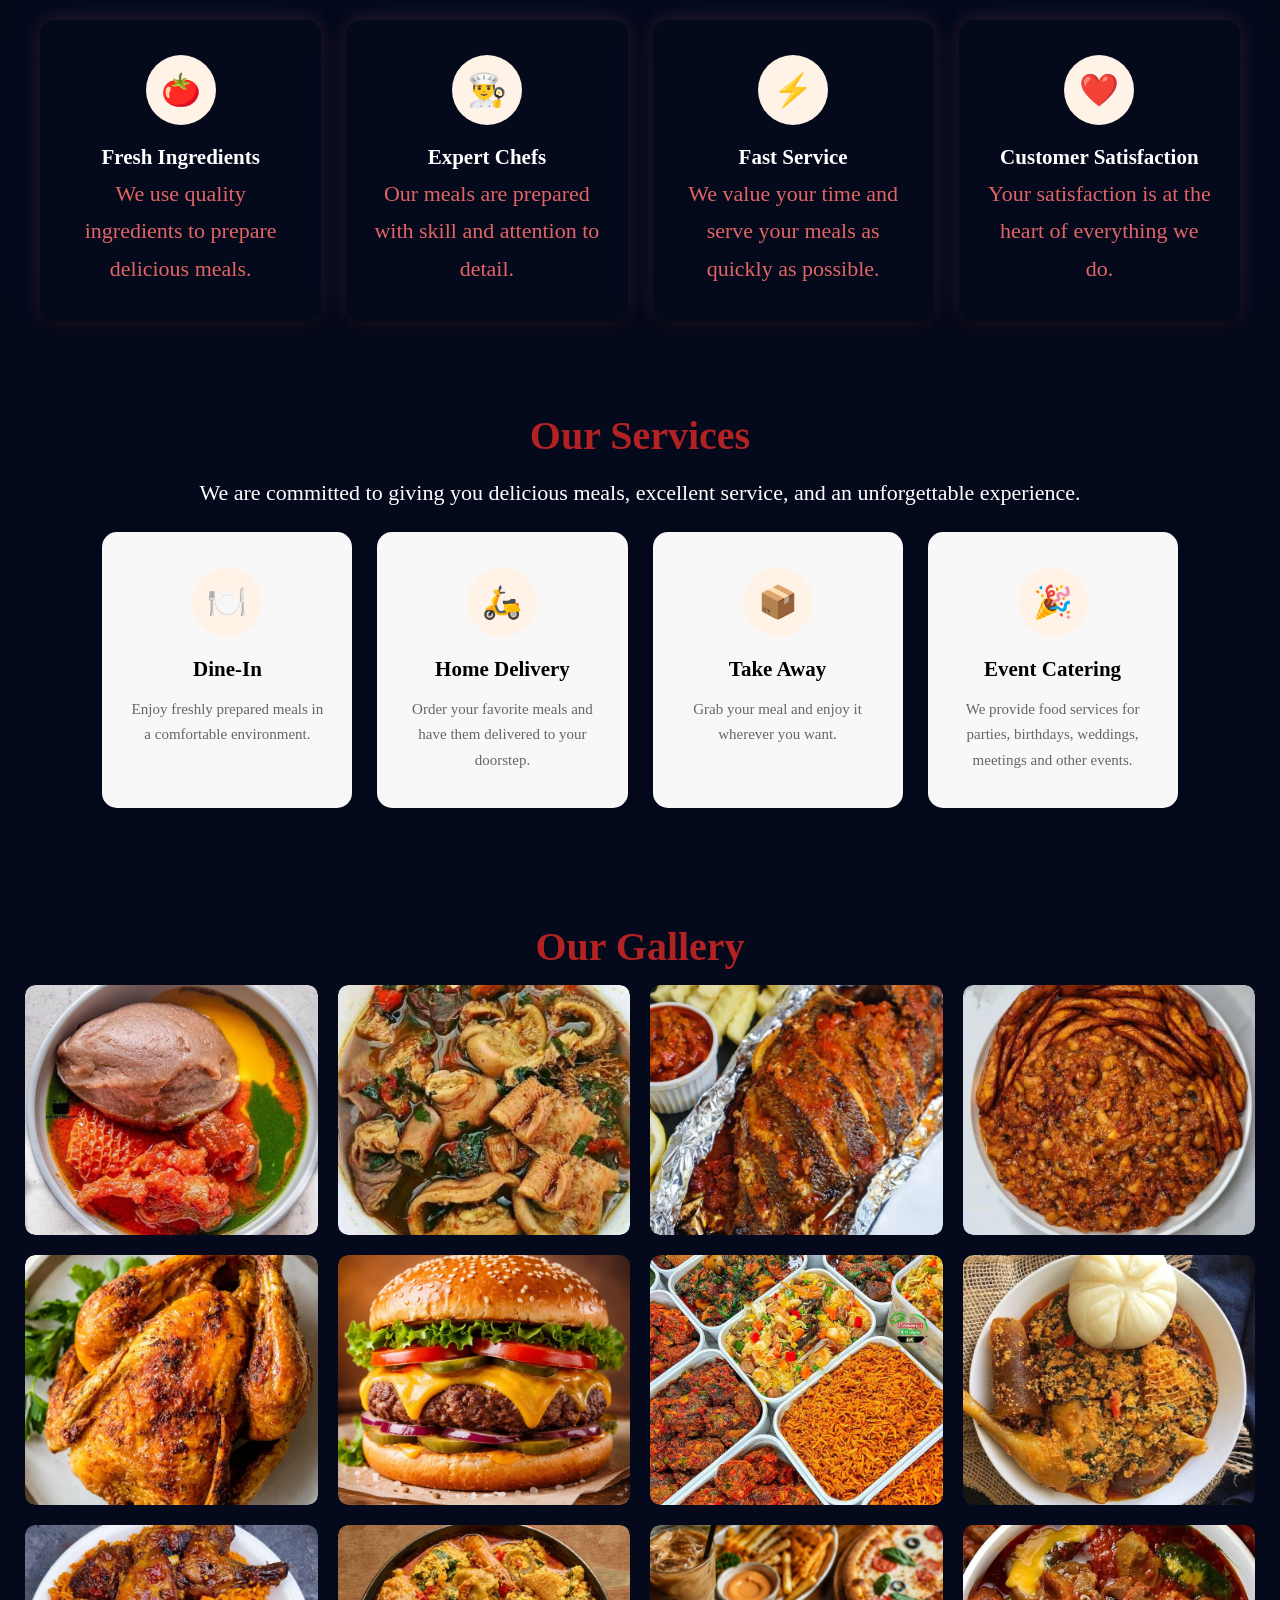
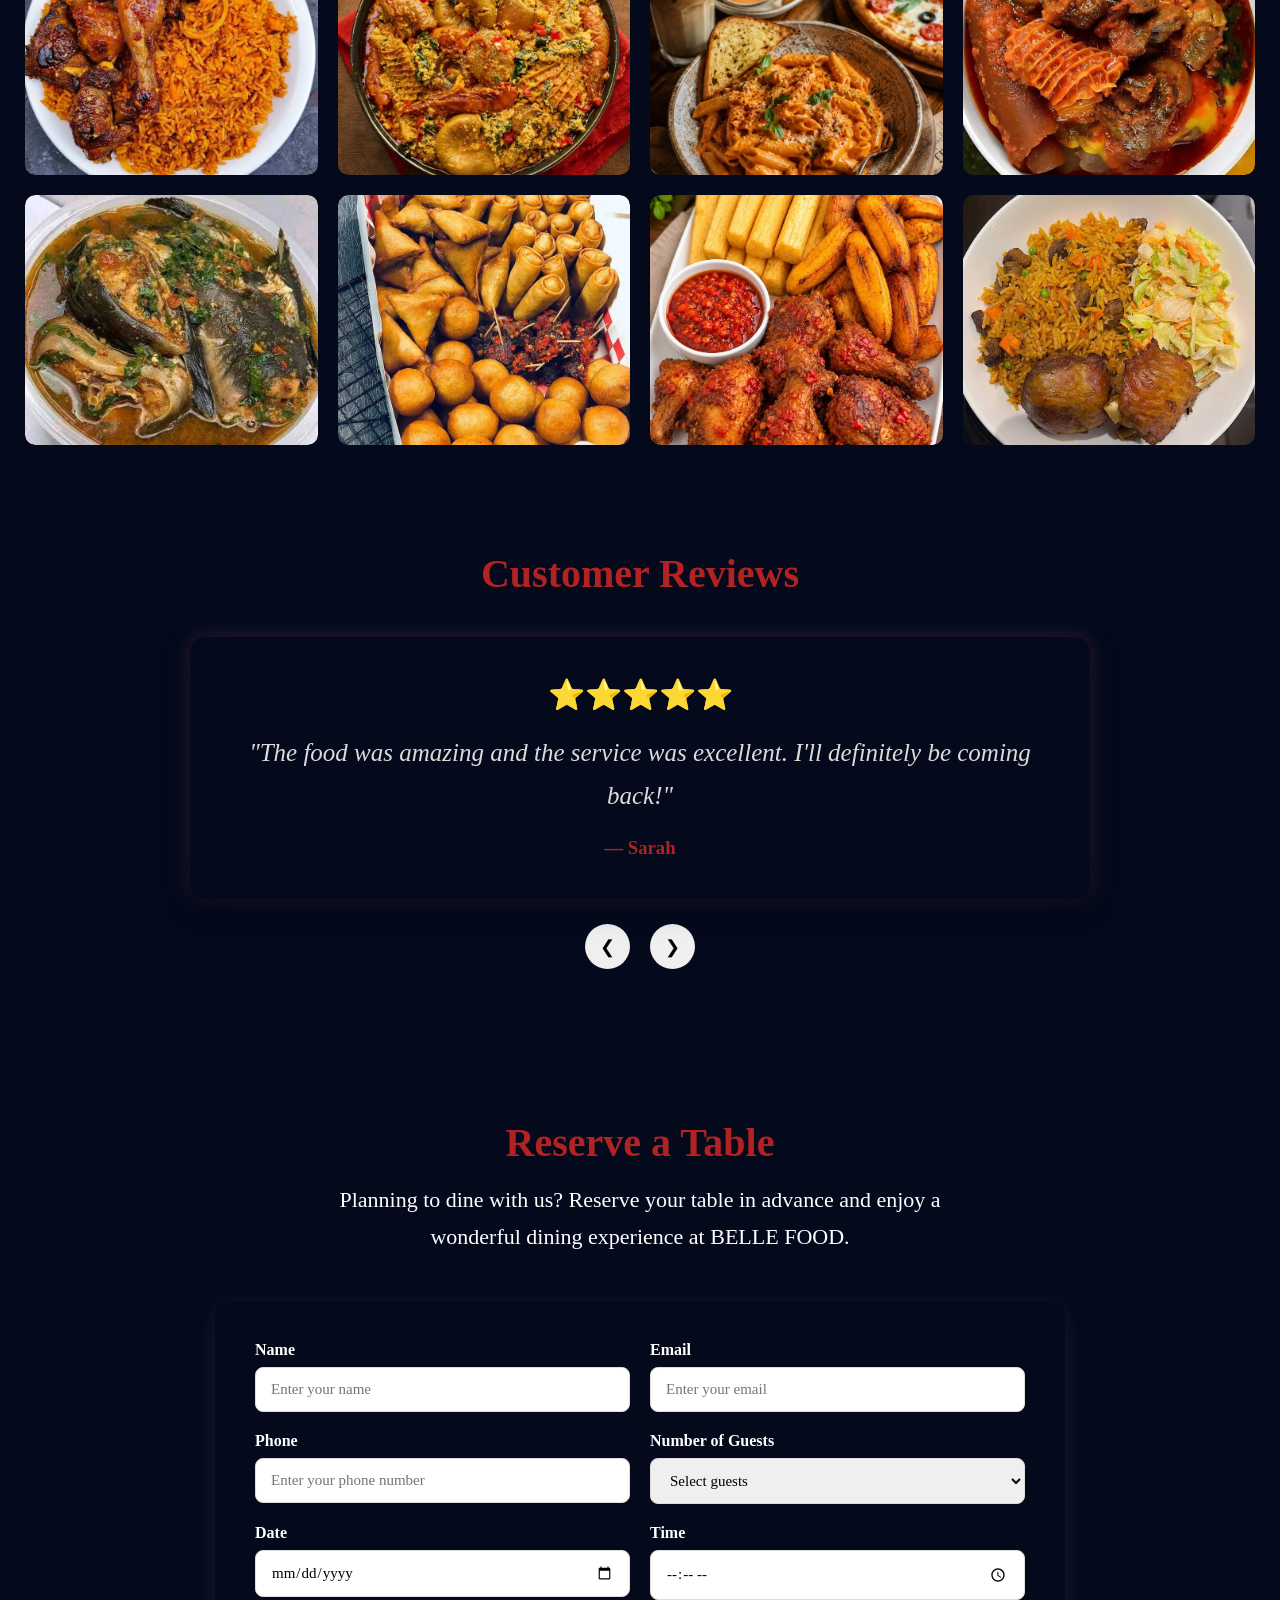
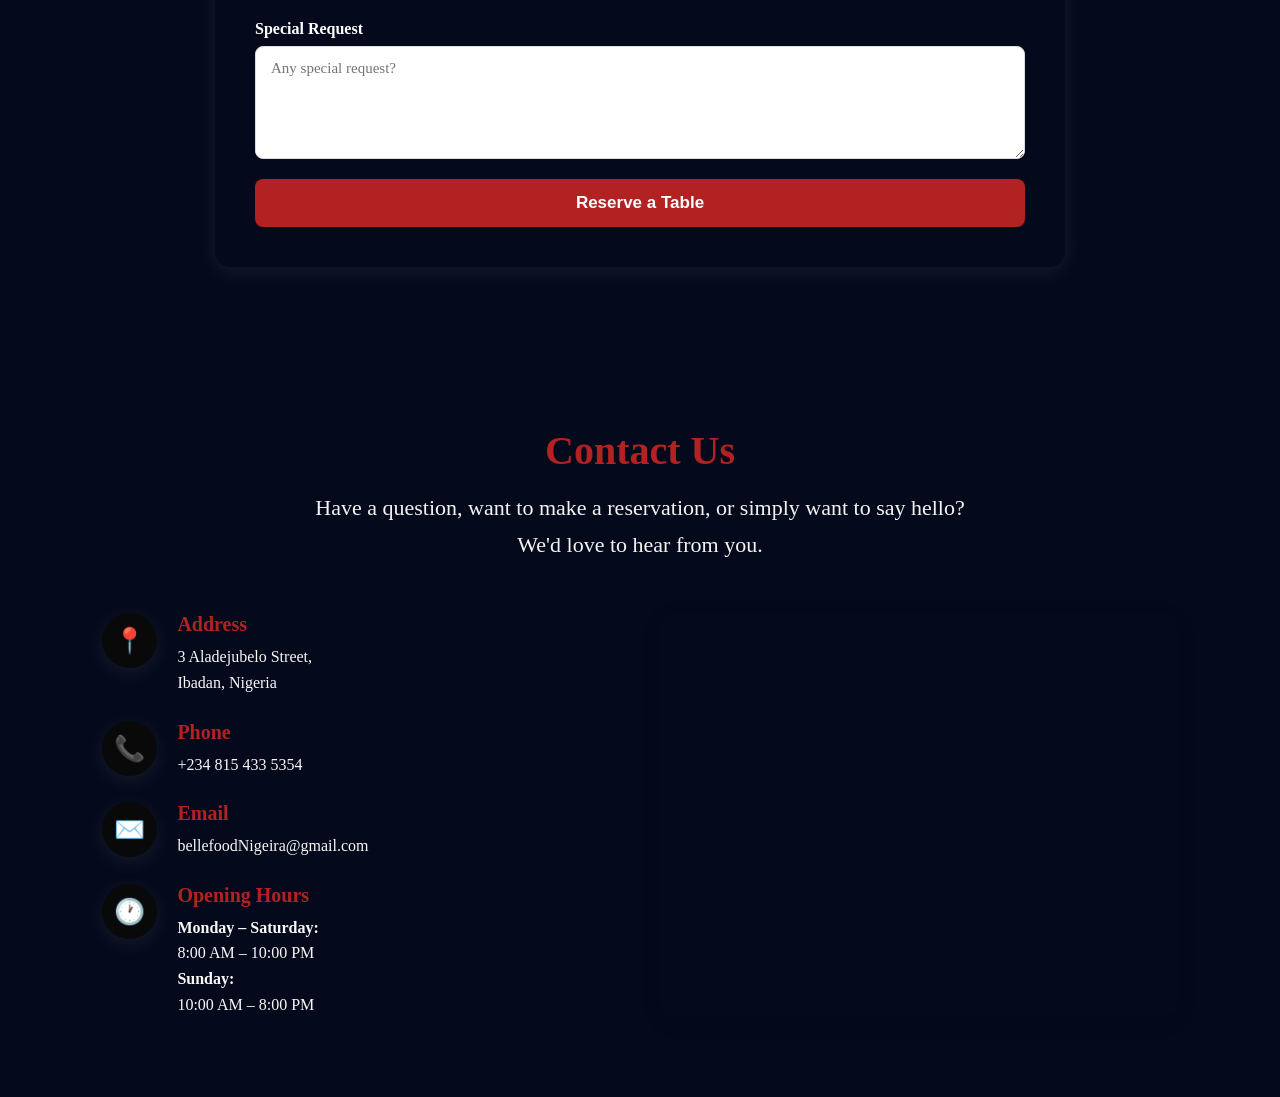
==== commit d5649a43: "updated map location" ====
--- a/index.html
+++ b/index.html
@@ -325,7 +325,7 @@
         <div class="map-container">
 
             <iframe
-                src="https://www.google.com/maps?q=Lagos,Nigeria&output=embed"
+                src="https://www.google.com/maps?q=Ibadan,Nigeria&output=embed"
                 allowfullscreen=""
                 loading="lazy"
                 referrerpolicy="no-referrer-when-downgrade">
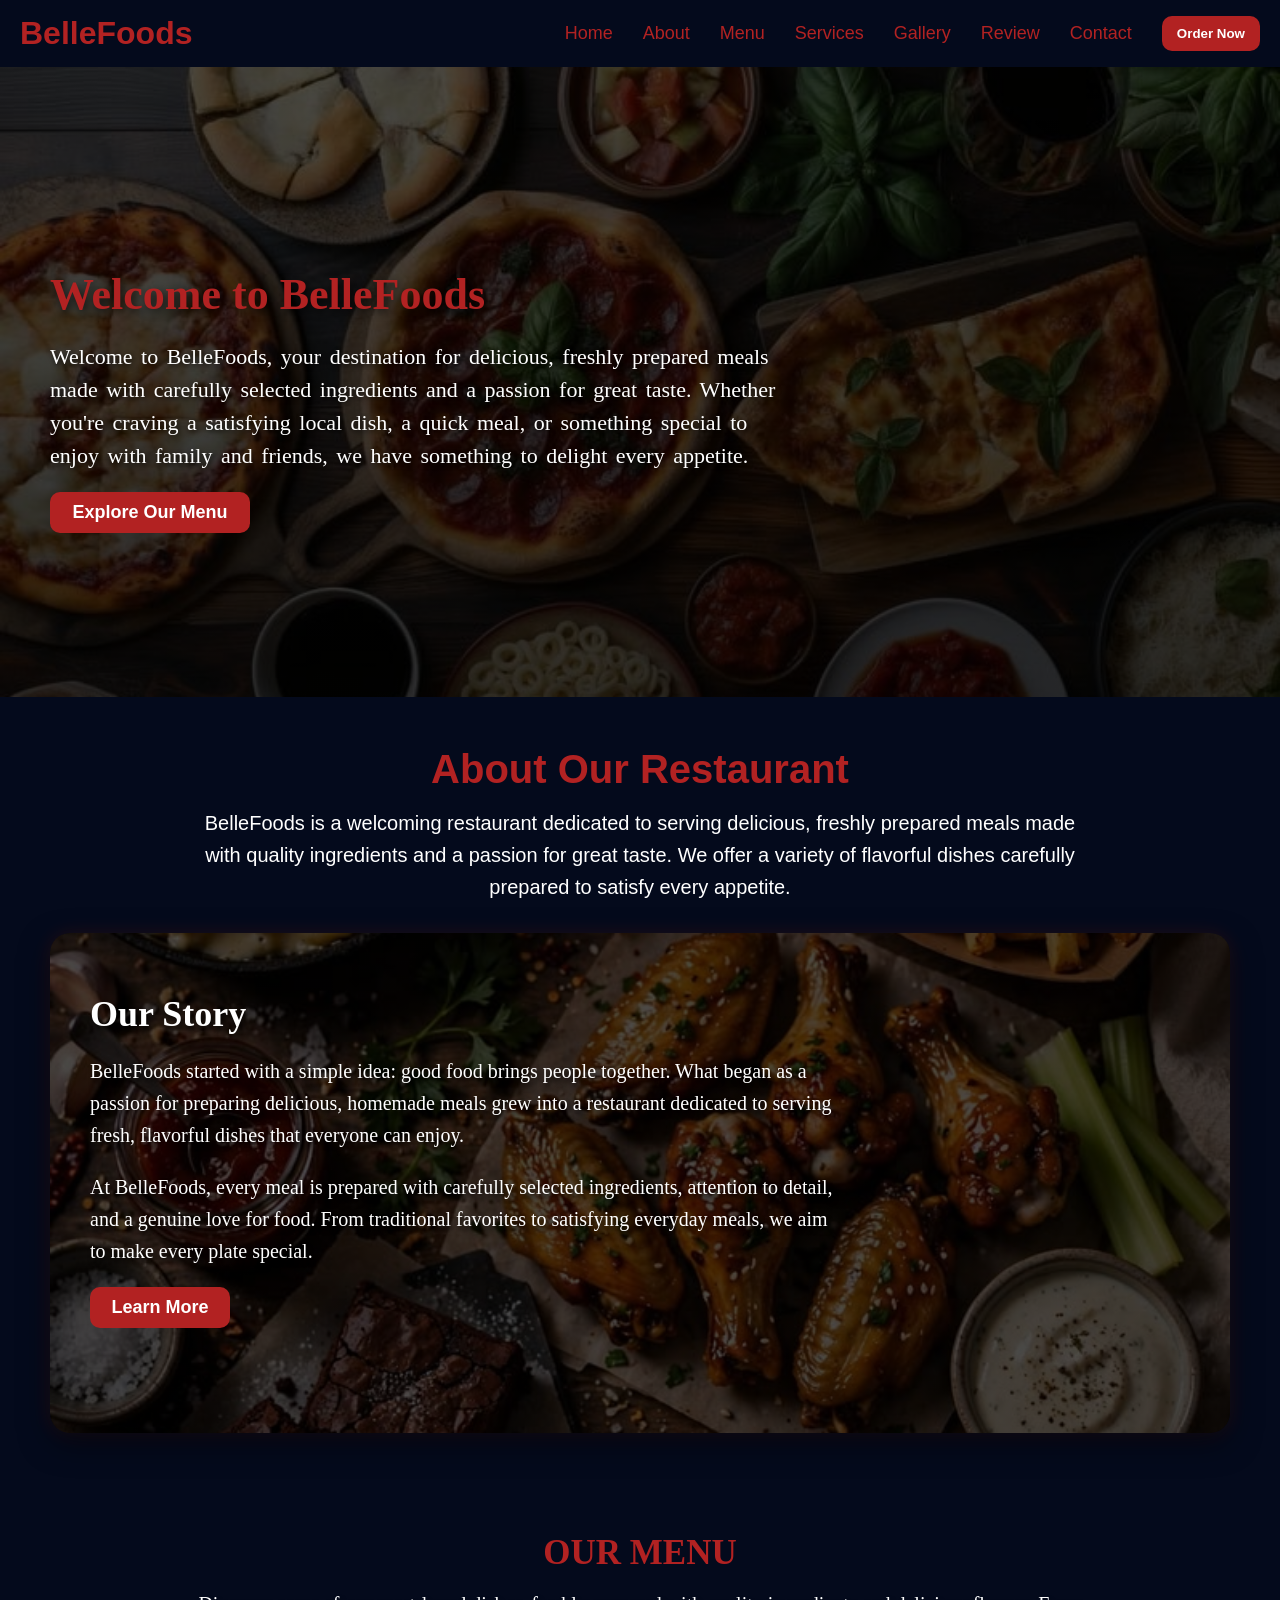
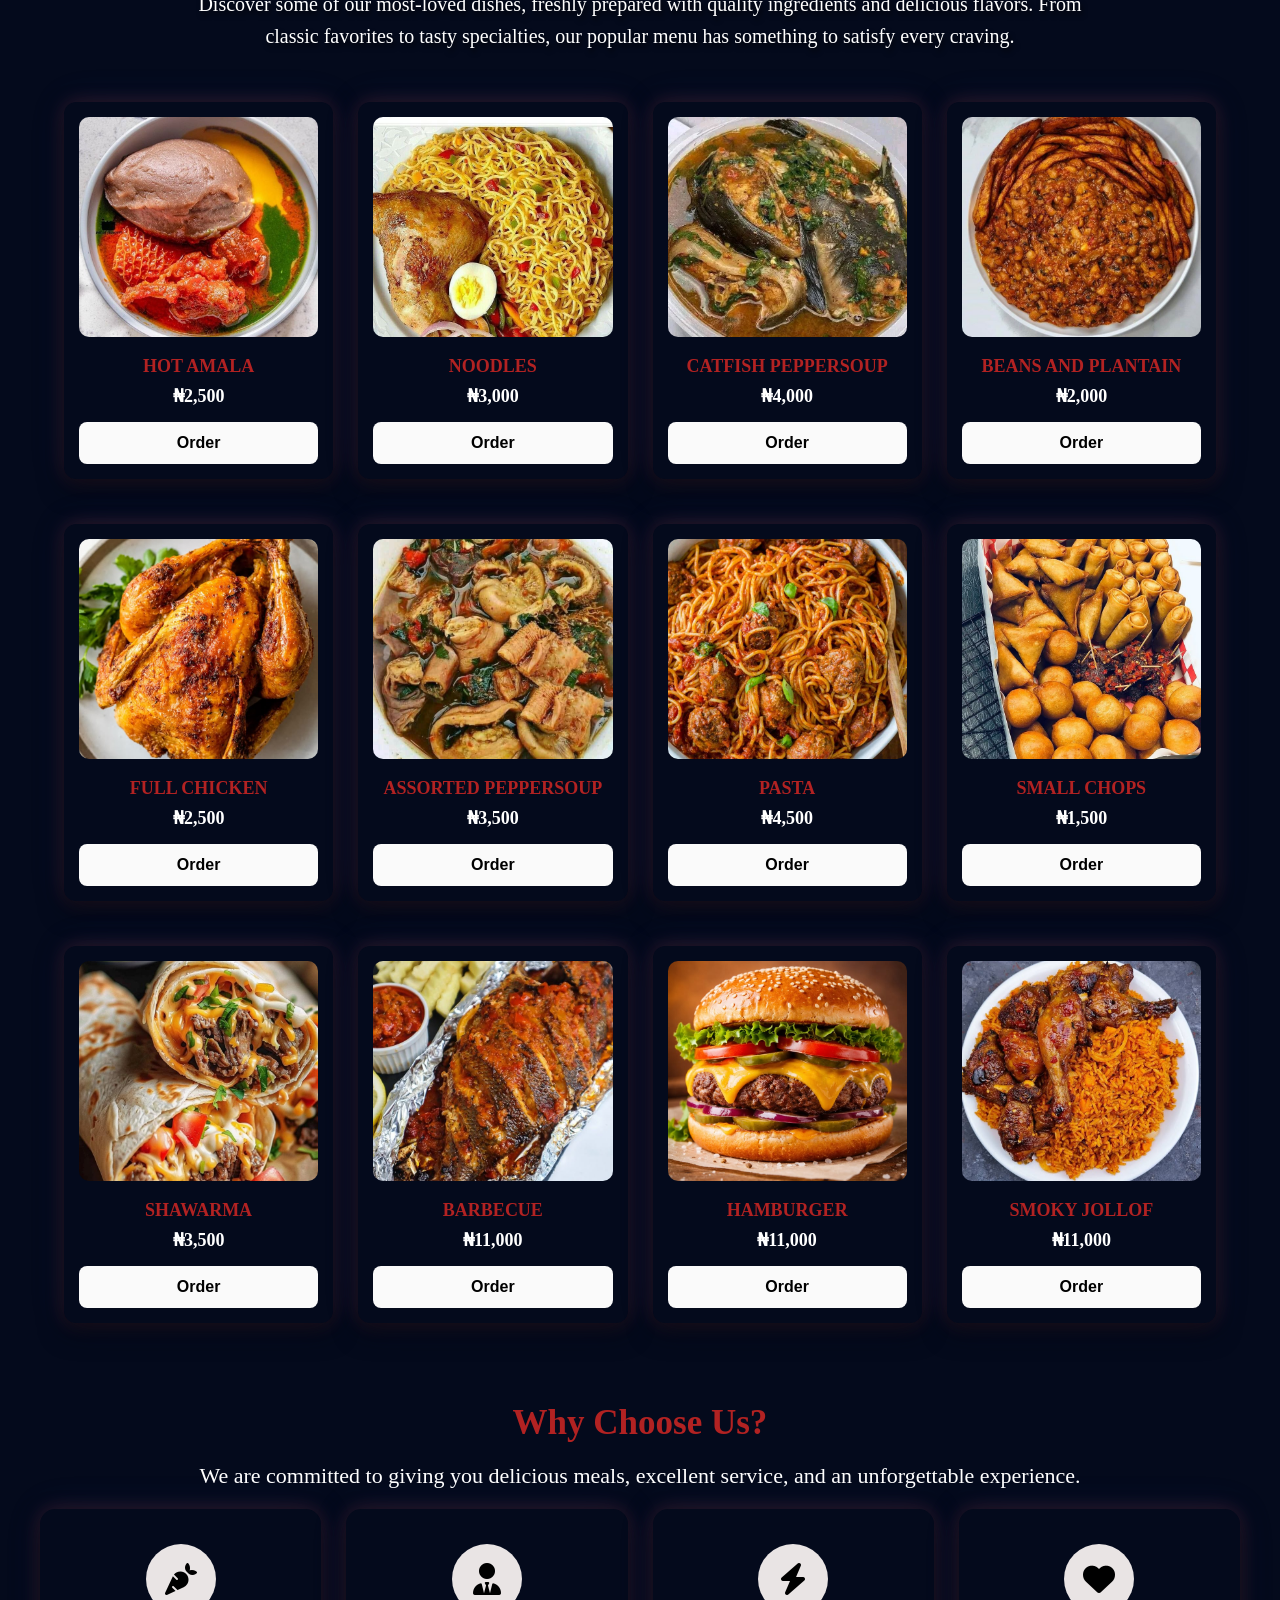
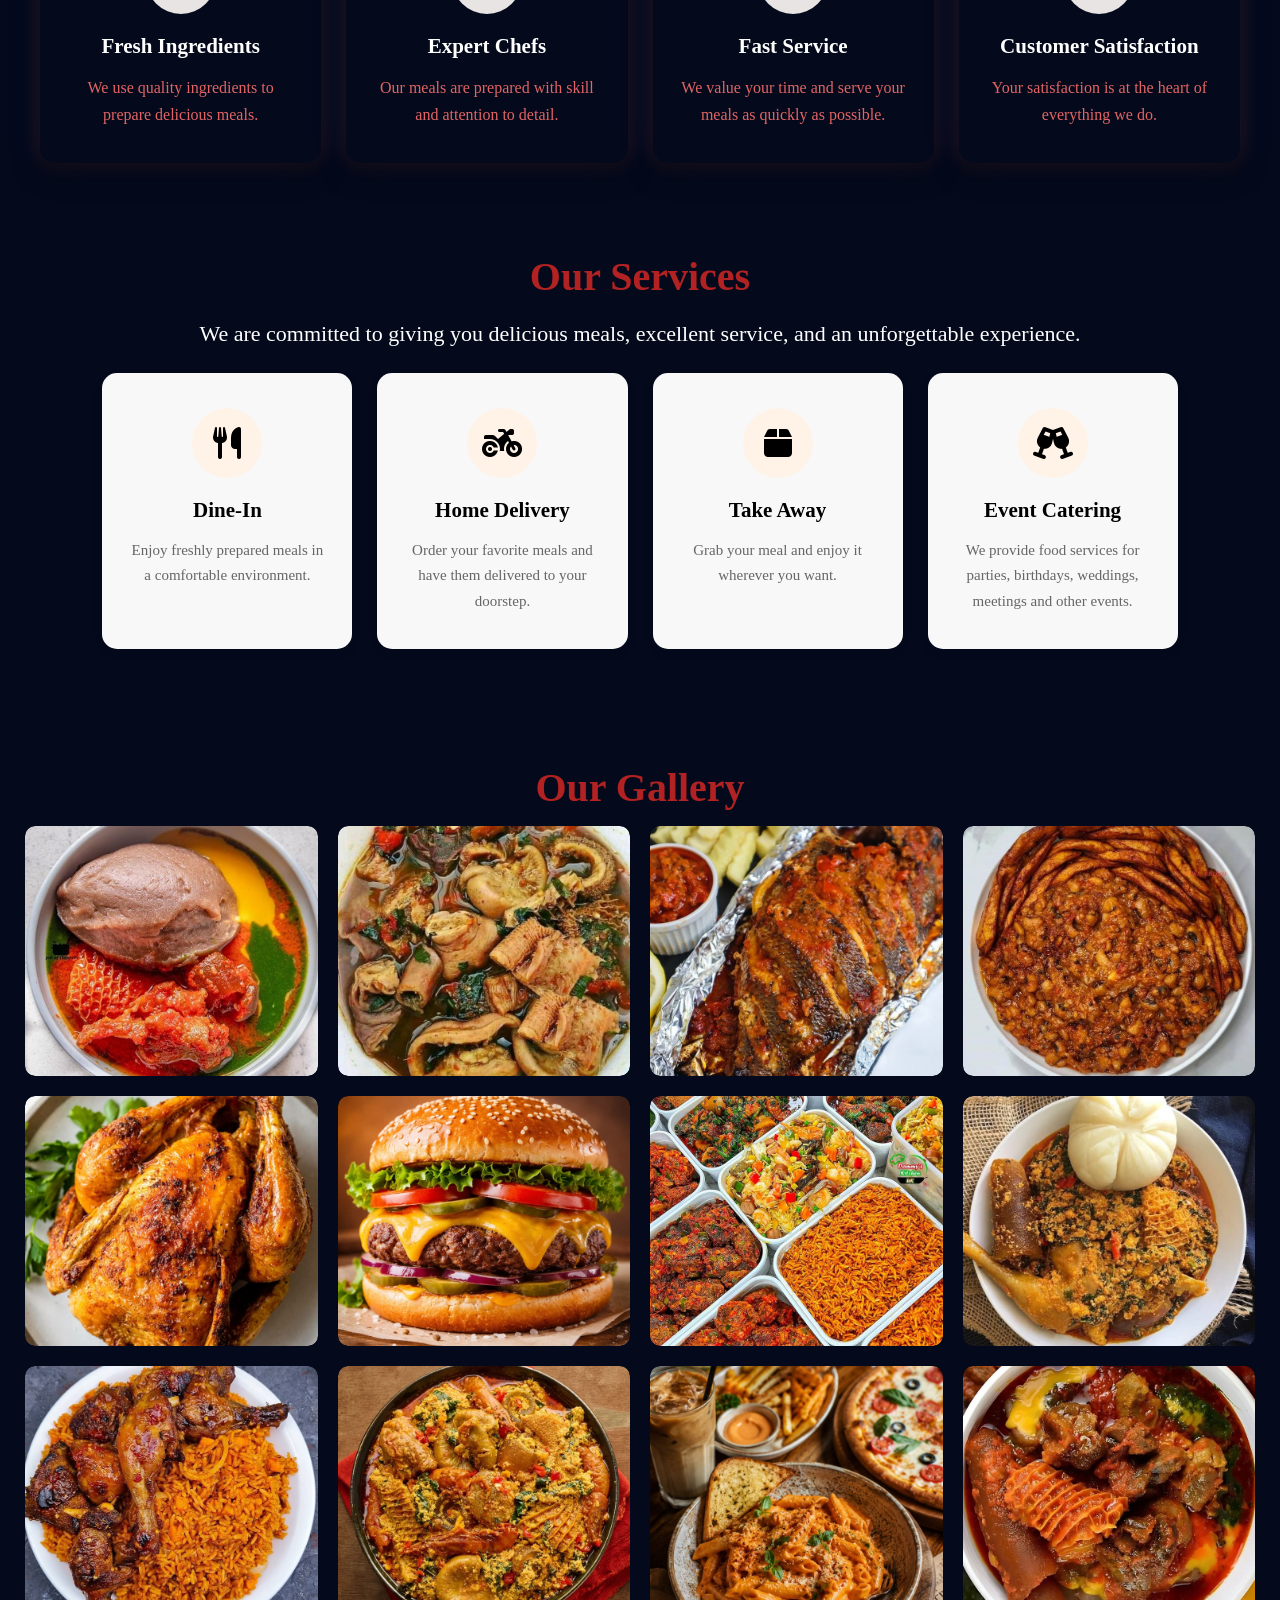
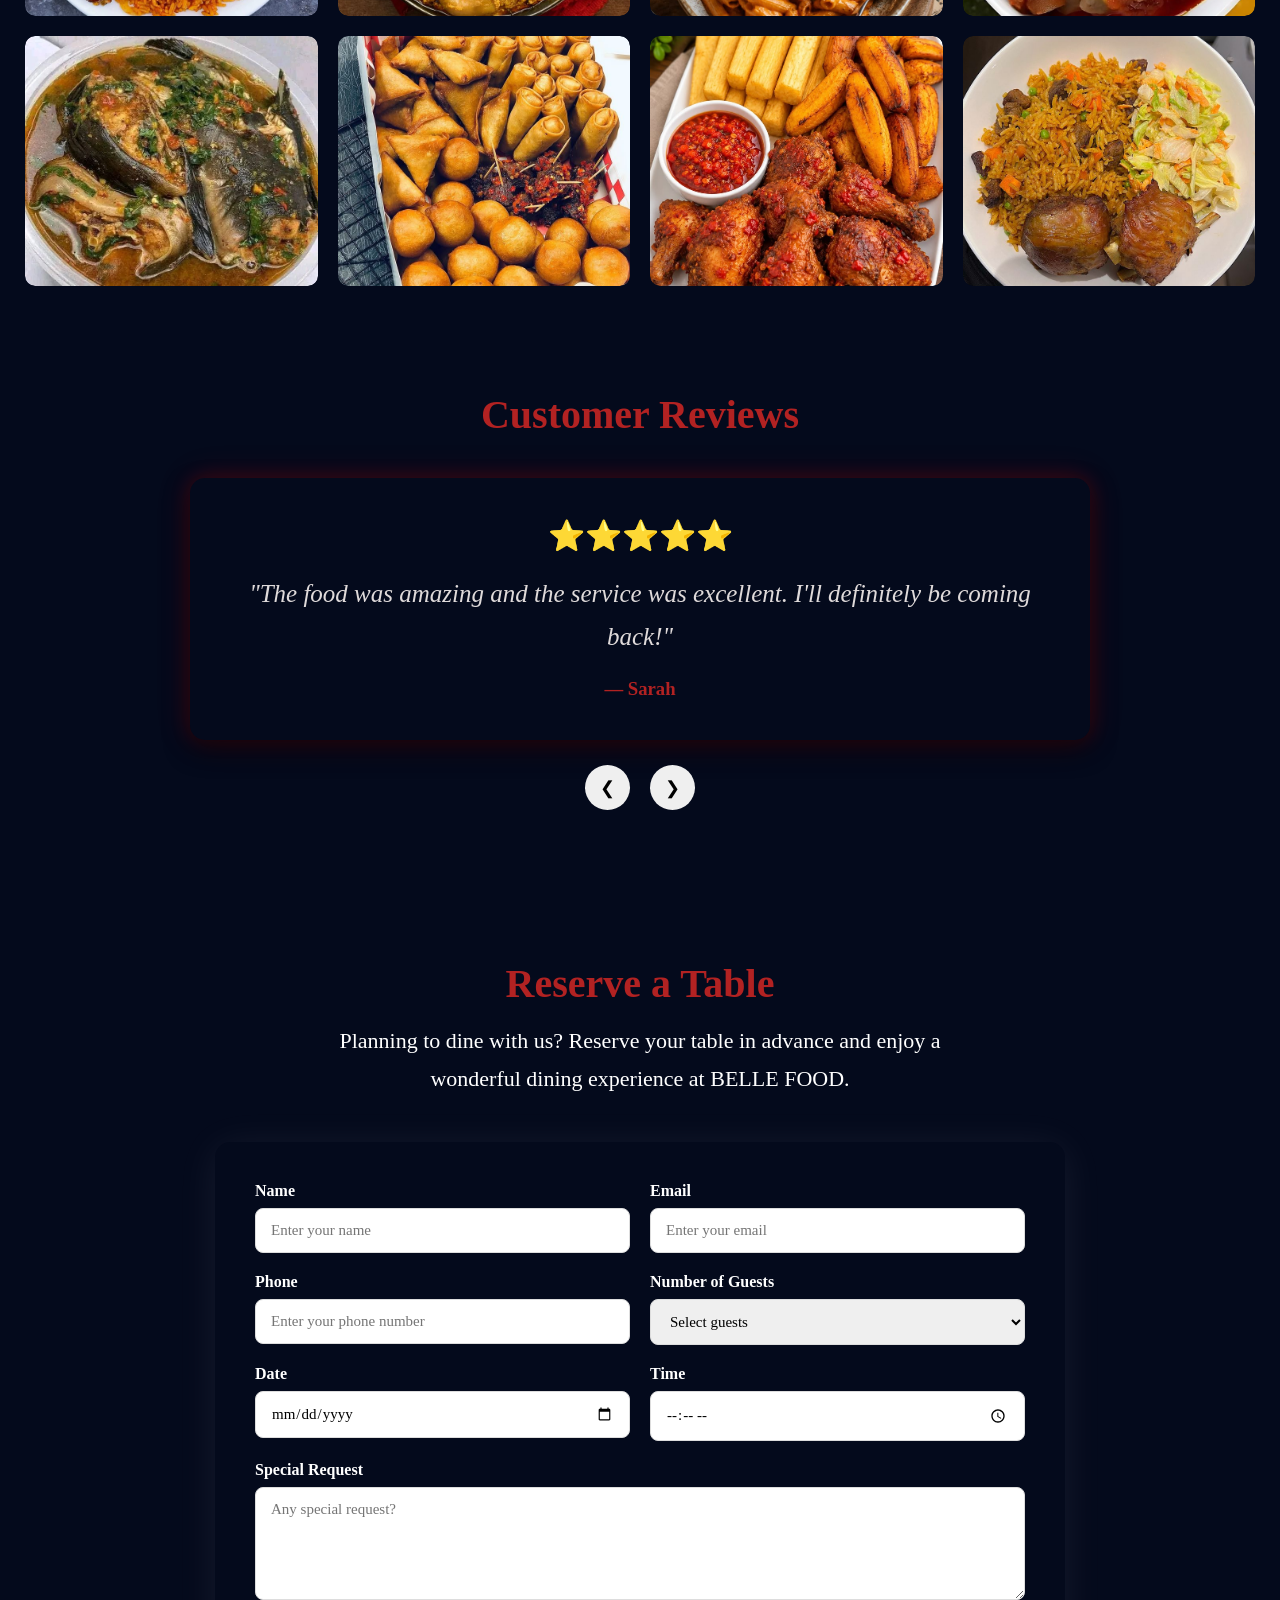
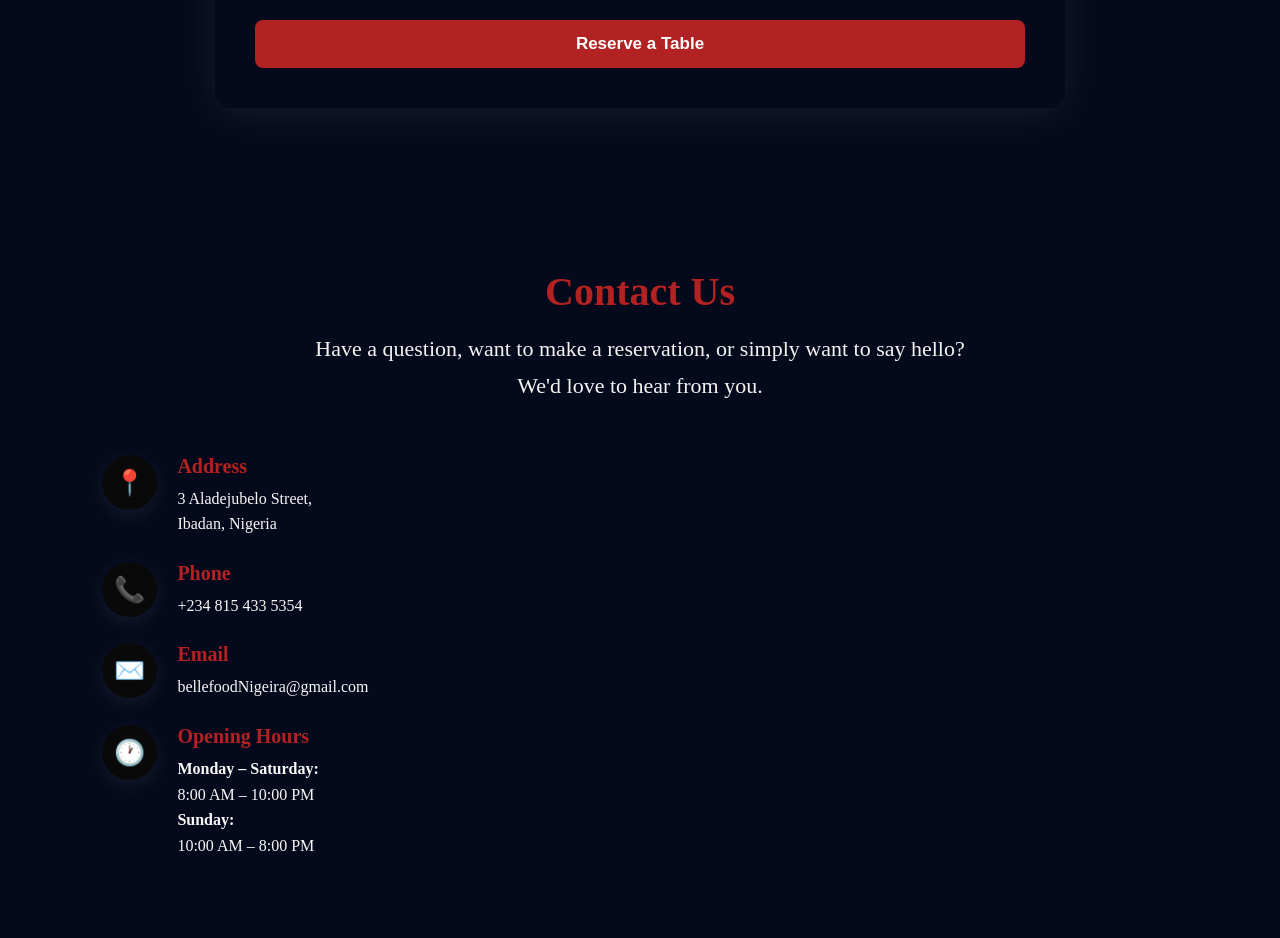
==== commit 5e08b02a: "update website" ====
--- a/index.html
+++ b/index.html
@@ -26,16 +26,29 @@
         </ul>
     </div>
     <div class="hero">
-        <div data-aos="zoom-in" data-aos-duration="1000"
-    data-aos-delay="300"
-    data-aos-offset="200"
-    data-aos-easing="ease-in-out"
-    data-aos-once="true">
-            <h1>Welcome to BelleFoods</h1><br>
-            <p>Welcome to BelleFoods, your destination for delicious, freshly prepared meals made with carefully selected ingredients and a passion for great taste. Whether you're craving a satisfying local dish, a quick meal, or something special to enjoy with family and friends, we have something to delight every appetite.</p>
-            <button>Explore Our Menu</button>
-        </div>
-    </div>
+    <div
+        data-aos="zoom-in"
+        data-aos-duration="1000"
+        data-aos-delay="300"
+        data-aos-offset="200"
+        data-aos-easing="ease-in-out"
+        data-aos-once="true">
+
+        <h1>Welcome to BelleFoods</h1>
+
+        <p>
+            Welcome to BelleFoods, your destination for delicious,
+            freshly prepared meals made with carefully selected
+            ingredients and a passion for great taste. Whether you're
+            craving a satisfying local dish, a quick meal, or something
+            special to enjoy with family and friends, we have something
+            to delight every appetite.
+        </p>
+
+        <button>Explore Our Menu</button>
+
+    </div>
+</div>
     <section id="about">
         <div class="about" data-aos="fade-right">
             <h1>About Our Restaurant</h1>
@@ -107,7 +120,7 @@
 
     <h1 data-aos="fade-up" data-aos-delay="100">Customer Reviews</h1>
 
-    <div id="reviewContainer" data-aos="fade-right" data-aos-delay="200"></div>
+    <div id="reviewContainer"></div>
 
     <div class="review-buttons">
         <button id="prevBtn">❮</button>
@@ -350,7 +363,7 @@
 
 <script>
   AOS.init({
-    duration: 2000,
+    duration: 1000,
     once: true
   });
 </script>
--- a/food.css
+++ b/food.css
@@ -3,13 +3,16 @@
     padding: 0;
     box-sizing: border-box;
 }
-html {
+html, body {
     scroll-behavior: smooth;
+    width: 100%;
+    max-width: 100%;
+    overflow-x: hidden;
 }
 body{
     background-color: rgb(4, 10, 28);
 }
-.nav-container{
+.nav-container {
     display: flex;
     justify-content: space-between;
     align-items: center;
@@ -18,62 +21,71 @@
     position: sticky;
     top: 0;
     z-index: 1000;
-  
-}
-.menu-toggle{
+}
+
+.nav-container h1 {
+    color: firebrick;
+    font-family: 'Trebuchet MS', 'Lucida Sans Unicode',
+                 'Lucida Grande', 'Lucida Sans', Arial, sans-serif;
+    margin: 0;
+}
+
+.menu-toggle {
     display: none;
     font-size: 25px;
     color: white;
     cursor: pointer;
 }
-.nav-container ul{
-    list-style-type: none;
+
+.nav-container ul {
+    list-style: none;
     display: flex;
-    gap: 40px;
-
-    
-}
-.nav-container .btn{
+    align-items: center;
+    gap: 30px;
+    margin: 0;
+    padding: 0;
+}
+
+.nav-container li {
+    display: inline;
+}
+
+.nav-container li a {
+    text-decoration: none;
+    font-size: 18px;
+    color: firebrick;
+    font-family: 'Trebuchet MS', 'Lucida Sans Unicode',
+                 'Lucida Grande', 'Lucida Sans', Arial, sans-serif;
+    transition: 0.3s;
+}
+
+.nav-container li a:hover {
+    text-decoration: underline;
+    color: white;
+}
+
+.nav-container .btn {
     background-color: firebrick;
     color: white;
-    padding: 10px;
+    padding: 10px 15px;
     border: none;
     border-radius: 10px;
     cursor: pointer;
-    font-weight: bolder;
-}
-.nav-container .btn:hover{
-    transform: translateY(-7px);
-    transition: 0.6s ease;
-}
-
-.nav-container h1{
-    color: firebrick;
-    font-family: 'Trebuchet MS', 'Lucida Sans Unicode', 'Lucida Grande', 'Lucida Sans', Arial, sans-serif;
-}
-.nav-container li{
-    display: inline;
-}
-.nav-container li a{
-    text-decoration: none;
-    font-size: 20px;
-    color: white;
-    font-family: 'Trebuchet MS', 'Lucida Sans Unicode', 'Lucida Grande', 'Lucida Sans', Arial, sans-serif;
-    color: firebrick;
-    transition: 0.3;
-}
-.nav-container li a:hover{
-    text-decoration: underline;
-    color: white;
-}
-@media (max-width: 768px) {
+    font-weight: bold;
+}
+
+.nav-container .btn:hover {
+    transform: translateY(-5px);
+    transition: 0.3s ease;
+}
+
+
+/* TABLET AND MOBILE */
+@media (max-width: 900px) {
 
     .nav-container {
-        display: flex;
+        position: sticky;
         flex-wrap: wrap;
-        justify-content: space-between;
-        align-items: center;
-        padding: 15px 20px;
     }
 
     .menu-toggle {
@@ -85,52 +97,110 @@
         width: 100%;
         flex-direction: column;
         align-items: center;
-        gap: 20px;
-        padding: 20px 0;
+        gap: 18px;
+        padding: 20px 0 10px;
     }
 
     .nav-container ul.active {
         display: flex;
     }
+
+    .nav-container li {
+        display: block;
+    }
+
+    .nav-container li a {
+        font-size: 18px;
+    }
+
+    .nav-container .btn {
+        margin-top: 5px;
+    }
 }
 .hero {
-    min-height: 80vh;
+    min-height: 70vh;
+
     background:
-        linear-gradient(rgba(0, 0, 0, 0.7), rgba(0, 0, 0, 0.8)),
+        linear-gradient(
+            rgba(0, 0, 0, 0.7),
+            rgba(0, 0, 0, 0.8)
+        ),
         url("images/herooo.jpg");
+
     background-size: cover;
     background-position: center;
-    color: white;
-    padding: 20px;
-    padding-top: 100px;
+
+    color: white;
+
+    padding: 100px 50px 60px;
+
+    box-sizing: border-box;
+
     font-size: 22px;
+
     font-family: Cambria, Cochin, Georgia, Times, 'Times New Roman', serif;
-}
-.hero p{
-    word-spacing: 5px;
-    /* max-width: 850px; */
-    text-shadow: 1px 2px 5px rgba(0, 0, 0, 0.8);
-}
-.hero h1{
-    font-weight: 52px;
+
+    display: flex;
+    align-items: center;
+}
+
+
+/* HERO CONTENT */
+.hero > div {
+    max-width: 750px;
+}
+
+
+/* HEADING */
+.hero h1 {
+    font-weight: bold;
     line-height: 1.1;
-    text-shadow: 2px 3px 8px rgba(0, 0, 0, 0.7);
-    color: firebrick;
-}
-.hero button{
+    color: firebrick;
+
+    text-shadow:
+        2px 3px 8px rgba(0, 0, 0, 0.7);
+
+    margin-bottom: 20px;
+}
+
+
+/* PARAGRAPH */
+.hero p {
+    word-spacing: 3px;
+    line-height: 1.5;
+
+    text-shadow:
+        1px 2px 5px rgba(0, 0, 0, 0.8);
+
+    margin: 0;
+}
+
+
+/* BUTTON */
+.hero button {
     width: 200px;
-    color: white;
+
+    color: white;
+    background-color: firebrick;
+
     border-radius: 10px;
     border: none;
-    background-color: firebrick;
+
     padding: 10px;
+
     font-size: 18px;
+    font-weight: bold;
+
     margin-top: 20px;
+
     cursor: pointer;
+
     animation: dance 1s infinite;
-    font-weight: bold;
-}
+}
+
+
 @keyframes dance {
+
     0% {
         transform: translateY(0);
     }
@@ -151,206 +221,523 @@
         transform: translateY(0);
     }
 }
-.about{
+
+
+/* =========================
+   TABLET
+========================= */
+
+@media (max-width: 900px) {
+
+    .hero {
+        min-height: 550px;
+
+        padding: 80px 35px 60px;
+
+        font-size: 19px;
+
+        background-position: center;
+    }
+
+    .hero > div {
+        max-width: 600px;
+    }
+
+    .hero h1 {
+        font-size: 38px;
+    }
+
+    .hero p {
+        font-size: 17px;
+        line-height: 1.5;
+    }
+
+    .hero button {
+        width: 180px;
+        font-size: 16px;
+    }
+}
+
+
+/* =========================
+   MOBILE
+========================= */
+
+@media (max-width: 480px) {
+
+    .hero {
+        min-height: 500px;
+
+        padding: 70px 20px 50px;
+
+        font-size: 16px;
+
+        background-position: center;
+    }
+
+    .hero > div {
+        max-width: 100%;
+    }
+
+    .hero h1 {
+        font-size: 32px;
+        line-height: 1.1;
+        margin-bottom: 15px;
+    }
+
+    .hero p {
+        font-size: 16px;
+        line-height: 1.5;
+        word-spacing: 2px;
+    }
+
+    .hero button {
+        width: 170px;
+        padding: 10px;
+        font-size: 15px;
+    }
+}
+.about {
     text-align: center;
-    padding: 40px;
-    
-    
-}
-.about h1{
+    padding: 50px;
+    box-sizing: border-box;
+}
+
+.about > h1 {
     font-size: 40px;
     font-family: 'Franklin Gothic Medium', 'Arial Narrow', Arial, sans-serif;
-    font-weight: bolder;
-    color: firebrick;
-    
-}
-.about p{
+    font-weight: bold;
+    color: firebrick;
+    margin-bottom: 15px;
+}
+
+.about > p {
+    max-width: 900px;
+    margin: 0 auto 30px;
     font-size: 20px;
-    color: white;
-    font-family: 'Trebuchet MS', 'Lucida Sans Unicode', 'Lucida Grande', 'Lucida Sans', Arial, sans-serif;
-}
-.about-container{
-    background-image: linear-gradient(rgba(0, 0, 0, 0.7), rgba(0, 0, 0, 0.7)), url(images/our\ story.jpg);
+    line-height: 1.6;
+    color: white;
+    font-family: 'Trebuchet MS', 'Lucida Sans Unicode',
+        'Lucida Grande', 'Lucida Sans', Arial, sans-serif;
+}
+
+
+/* OUR STORY */
+
+.about-container {
+    background-image:
+        linear-gradient(
+            rgba(0, 0, 0, 0.7),
+            rgba(0, 0, 0, 0.7)
+        ),
+        url("images/our story.jpg");
+
     background-size: cover;
     background-position: center;
-    min-height: 80vh;
-    margin-top: 10px;
+    background-repeat: no-repeat;
+
+    min-height: 500px;
+
+    margin-top: 20px;
+
     border-radius: 20px;
-    color: white;
+
+    color: white;
+
     box-shadow:
         0 10px 30px rgba(0, 0, 0, 0.5),
-        0 0 20px rgba(255, 70, 40, 0.12);;
-}
-.about-container h1{
+        0 0 20px rgba(255, 70, 40, 0.12);
+
+    box-sizing: border-box;
+
+    padding: 60px 40px;
+}
+
+
+/* OUR STORY HEADING */
+
+.about-container h1 {
     text-align: left;
-    padding: 30px;
-    text-shadow: 2px 4px 5px rgba(0, 0, 0, 0.8);
-    padding-top: 70px;
-}
-.about-container p{
+
+    font-size: 36px;
+
+    padding: 0;
+    margin: 0 0 20px;
+
+    text-shadow:
+        2px 4px 5px rgba(0, 0, 0, 0.8);
+}
+
+
+/* OUR STORY PARAGRAPH */
+
+.about-container p {
+    max-width: 750px;
+
     text-align: left;
-    padding-left: 30px;
-    font-size: 22px;
-    text-shadow: 2px 4px 5px rgba(0, 0, 0, 0.8);
-}
-.about-container .btn{
-    width: 120px;
-    color: white;
+
+    padding: 0;
+
+    margin: 0 0 20px;
+
+    font-size: 20px;
+
+    line-height: 1.6;
+
+    text-shadow:
+        2px 4px 5px rgba(0, 0, 0, 0.8);
+}
+
+
+/* BUTTON */
+
+.about-container .btn {
+    width: 140px;
+
+    color: white;
+    background-color: firebrick;
+
     border-radius: 10px;
     border: none;
-    background-color: firebrick;
+
     padding: 10px;
+
     font-size: 18px;
-    margin-top: 25px;
+    font-weight: bold;
+
+    margin-top: 10px;
+
     cursor: pointer;
-    font-weight: bold;
-    margin-right: 1000px;
-}
-.about-container .btn:hover{
-    transform: translateY(-7px);
-    transition: all 0.6s ease;
-}
-/* .image{
-    display: flex;
-    justify-content: space-around;
-    align-items: center;
-}
-.img{
-    width: 550px;
-    border-radius: 10px;
-    height: 600px;
-    margin-bottom: 20px; */
-/* } */
-@media (max-width:768px) {
-    /* .image{
-        flex-direction: column;
-    } */
-    .about-container .btn{
-        margin-left: 30px;
-        padding-bottom: 10px;
-    }
-    .about-container{
-        min-height: 90vh;
-        
-    }
-}
+
+    display: block;
+}
+
+.about-container .btn:hover {
+    transform: translateY(-5px);
+    transition: all 0.4s ease;
+}
+
+
+/* =========================
+   TABLET
+========================= */
+
+@media (max-width: 900px) {
+
+    .about {
+        padding: 40px 30px;
+    }
+
+    .about > h1 {
+        font-size: 34px;
+    }
+
+    .about > p {
+        font-size: 18px;
+        line-height: 1.5;
+    }
+
+    .about-container {
+        min-height: 450px;
+
+        padding: 45px 30px;
+
+        border-radius: 15px;
+
+        background-position: center;
+    }
+
+    .about-container h1 {
+        font-size: 32px;
+        text-align: left;
+    }
+
+    .about-container p {
+        font-size: 18px;
+        line-height: 1.6;
+    }
+
+    .about-container .btn {
+        margin-top: 15px;
+    }
+}
+
+
+/* =========================
+   MOBILE
+========================= */
+
+@media (max-width: 480px) {
+
+    .about {
+        padding: 35px 15px;
+    }
+
+    .about > h1 {
+        font-size: 28px;
+    }
+
+    .about > p {
+        font-size: 16px;
+        line-height: 1.5;
+    }
+
+    .about-container {
+        min-height: 400px;
+
+        padding: 35px 20px;
+
+        border-radius: 12px;
+    }
+
+    .about-container h1 {
+        font-size: 28px;
+        text-align: center;
+        margin-bottom: 20px;
+    }
+
+    .about-container p {
+        font-size: 16px;
+        line-height: 1.5;
+        text-align: left;
+    }
+
+    .about-container .btn {
+        width: 150px;
+        margin: 20px auto 0;
+    }
+}
+
 .menu {
     width: 90%;
     max-width: 1200px;
     margin: 50px auto;
     text-align: center;
-    margin-top: -2px;
-}
+    box-sizing: border-box;
+}
+
+
+/* MENU HEADING */
 
 .menu h1 {
     font-size: 35px;
     margin-bottom: 15px;
     color: firebrick;
 }
-.menu p{
+
+
+/* MENU DESCRIPTION */
+
+.menu > p {
+    max-width: 900px;
+    margin: 0 auto 30px;
+
     text-align: center;
     color: white;
-    font-size: 22px;
-    text-shadow: 2px 4px 5px rgba(0, 0, 0, 0.8);
-}
-
-/* Container for all food items */
+
+    font-size: 20px;
+    line-height: 1.6;
+
+    text-shadow:
+        2px 4px 5px rgba(0, 0, 0, 0.8);
+}
+
+
+/* MENU GRID */
+
 #menuList {
     display: grid;
     grid-template-columns: repeat(4, 1fr);
     gap: 25px;
 }
 
-/* Individual food card */
+
+/* FOOD CARD */
+
 .food-card {
     background: rgb(4, 10, 28);
+
     padding: 15px;
     margin-top: 20px;
+
     border-radius: 12px;
-    box-shadow:         0 10px 25px rgba(0, 0, 0, 0.5),
+
+    box-shadow:
+        0 10px 25px rgba(0, 0, 0, 0.5),
         0 0 20px rgba(255, 80, 60, 0.18),
         0 0 35px rgba(60, 100, 200, 0.15);
+
     overflow: hidden;
-    transition: 0.3s !important
-}
-
-/* Card hover */
+
+    transition: transform 0.3s ease,
+                box-shadow 0.3s ease;
+}
+
+
+/* CARD HOVER */
+
 .food-card:hover {
-    transform: translateY(-5px) !important;
+    transform: translateY(-5px);
+
     box-shadow:
         0 15px 30px rgba(0, 0, 0, 0.6),
         0 0 25px rgba(255, 80, 60, 0.3);
-    transition: 0.3s ease;
-}
-
-/* Food image */
+}
+
+
+/* FOOD IMAGE */
+
 .food-card img {
     width: 100%;
     height: 220px;
+
     object-fit: cover;
+
     border-radius: 10px;
 }
 
-/* Food name */
+
+/* FOOD NAME */
+
 .food-card h2 {
     font-size: 18px;
+
     margin: 15px 0 8px;
-    color: firebrick;
-}
-
-/* Price */
+
+    color: firebrick;
+}
+
+
+/* PRICE */
+
 .food-card p {
     font-size: 18px;
+
     font-weight: bold;
+
     margin-bottom: 15px;
-    color: white;
-}
-
-/* Order button */
+
+    color: white;
+}
+
+
+/* ORDER BUTTON */
+
 .food-card button {
     width: 100%;
+
     padding: 12px;
+
     border: none;
     border-radius: 8px;
+
     cursor: pointer;
+
     font-size: 16px;
     font-weight: bold;
-    cursor: pointer;
-}
-.food-card button:hover{
+
+    background-color: rgb(250, 250, 250);
+    color: rgb(0, 0, 0);
+
+    transition: 0.3s ease;
+}
+
+.food-card button:hover {
     background-color: rgb(227, 109, 109);
-    transition: 0.6s ease;
-}
-
-/* Responsive design */
-@media (max-width: 768px) {
+}
+
+
+/* =========================
+   TABLET
+========================= */
+
+@media (max-width: 900px) {
+
+    .menu {
+        width: 90%;
+        margin: 40px auto;
+    }
+
+    .menu h1 {
+        font-size: 34px;
+    }
+
+    .menu > p {
+        font-size: 18px;
+        line-height: 1.5;
+    }
+
     #menuList {
         grid-template-columns: repeat(2, 1fr);
-    }
-}
-
-@media (max-width: 500px) {
+        gap: 20px;
+    }
+
+    .food-card img {
+        height: 200px;
+    }
+}
+
+
+/* =========================
+   MOBILE
+========================= */
+
+@media (max-width: 480px) {
+
+    .menu {
+        width: 92%;
+        margin: 35px auto;
+    }
+
+    .menu h1 {
+        font-size: 28px;
+    }
+
+    .menu > p {
+        font-size: 16px;
+        line-height: 1.5;
+    }
+
     #menuList {
         grid-template-columns: 1fr;
-    }
-}
-.whychooseus{
+        gap: 15px;
+    }
+
+    .food-card {
+        padding: 12px;
+    }
+
+    .food-card img {
+        height: 220px;
+    }
+
+    .food-card h2 {
+        font-size: 18px;
+    }
+
+    .food-card p {
+        font-size: 16px;
+    }
+}
+.whychooseus {
     text-align: center;
     padding: 40px;
     margin-top: -10px;
 }
-.whychooseus h1{
+
+.whychooseus h1 {
     font-size: 35px;
     margin-bottom: 30px;
     color: firebrick;
 }
-.whychooseus p{
+
+.whychooseus > p {
     text-align: center;
     color: white;
     font-size: 22px;
-    /* text-shadow: 2px 4px 5px rgba(0, 0, 0, 0.8); */
     margin-top: -10px;
 }
+
 #whyContainer {
     display: grid;
     grid-template-columns: repeat(4, 1fr);
@@ -360,14 +747,16 @@
 .why-card {
     background: rgb(4, 10, 28);
     padding: 35px 25px;
-    margin-top: 20PX;
+    margin-top: 20px;
     text-align: center;
     border-radius: 15px;
-    box-shadow: 0 4px 15px rgba(0, 0, 0, 0.08);
-    transition: 0.3s ease !important;
-    box-shadow:         0 10px 25px rgba(0, 0, 0, 0.5),
+
+    box-shadow:
+        0 10px 25px rgba(0, 0, 0, 0.5),
         0 0 20px rgba(255, 80, 60, 0.18),
         0 0 35px rgba(60, 100, 200, 0.15);
+
+    transition: transform 0.3s ease;
 }
 
 .why-card:hover {
@@ -383,7 +772,7 @@
     align-items: center;
     justify-content: center;
 
-    background: #fff3e8;
+    background: #e9e4e4;
     border-radius: 50%;
     font-size: 32px;
 }
@@ -451,11 +840,12 @@
 
     box-shadow: 0 4px 10px rgba(0, 0, 0, 0.08);
 
-    transition: 0.3s ease;
+    transition: transform 0.6s ease;
 }
 
 .service-card:hover {
-    transform: translateY(10px);
+    transform: translateY(-10px) !important;
+    box-shadow: 0 10px 25px rgba(0, 0, 0, 0.2);
 }
 
 
@@ -514,7 +904,7 @@
         padding: 60px 5%;
     }
 
-    .services-header h1 {
+    .services h1 {
         font-size: 32px;
     }
 
@@ -588,9 +978,24 @@
     background: rgb(4, 10, 28);
     padding: 40px;
     border-radius: 15px;
-    box-shadow:         0 10px 25px rgba(0, 0, 0, 0.5),
-        0 0 20px rgba(255, 80, 60, 0.18),
-        0 0 35px rgba(60, 100, 200, 0.15);
+
+    box-shadow:
+        0 10px 25px rgba(0, 0, 0, 0.5),
+        0 0 20px rgba(253, 2, 2, 0.18),
+        0 0 35px rgba(250, 3, 3, 0.15);
+
+    animation: reviewFade 0.5s ease;
+}
+@keyframes reviewFade {
+    from {
+        opacity: 0;
+        transform: translateX(40px);
+    }
+
+    to {
+        opacity: 1;
+        transform: translateX(0);
+    }
 }
 
 .rating {
@@ -622,6 +1027,7 @@
     cursor: pointer;
     margin: 0 8px;
     font-size: 18px;
+    transition: transform 0.3s ease, background 0.3s ease;
 }
 
 .review-buttons button:hover {
@@ -663,7 +1069,7 @@
     background: rgb(4, 10, 28);
     border-radius: 15px;
 
-    box-shadow: 0 5px 20px rgba(249, 248, 248, 0.08);
+    box-shadow: 0 5px 40px rgba(249, 248, 248, 0.08);
 }
 
 
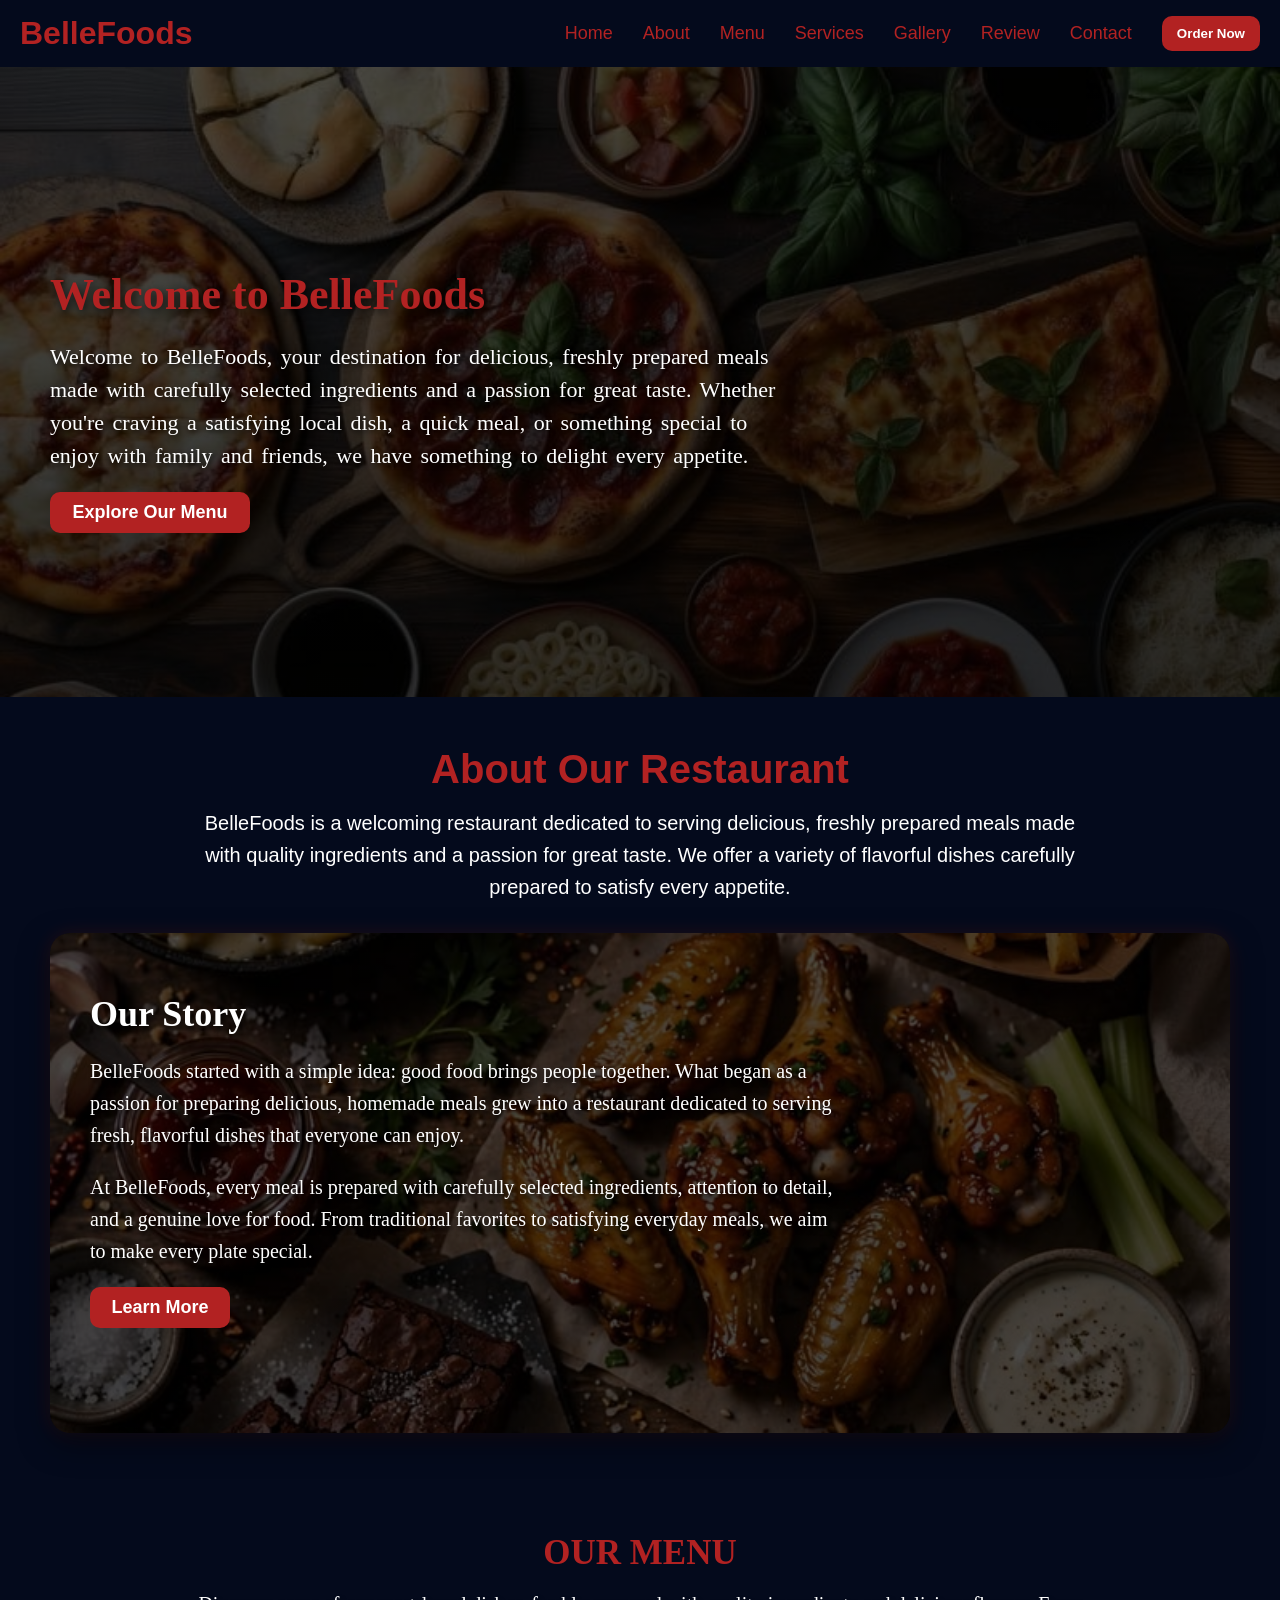
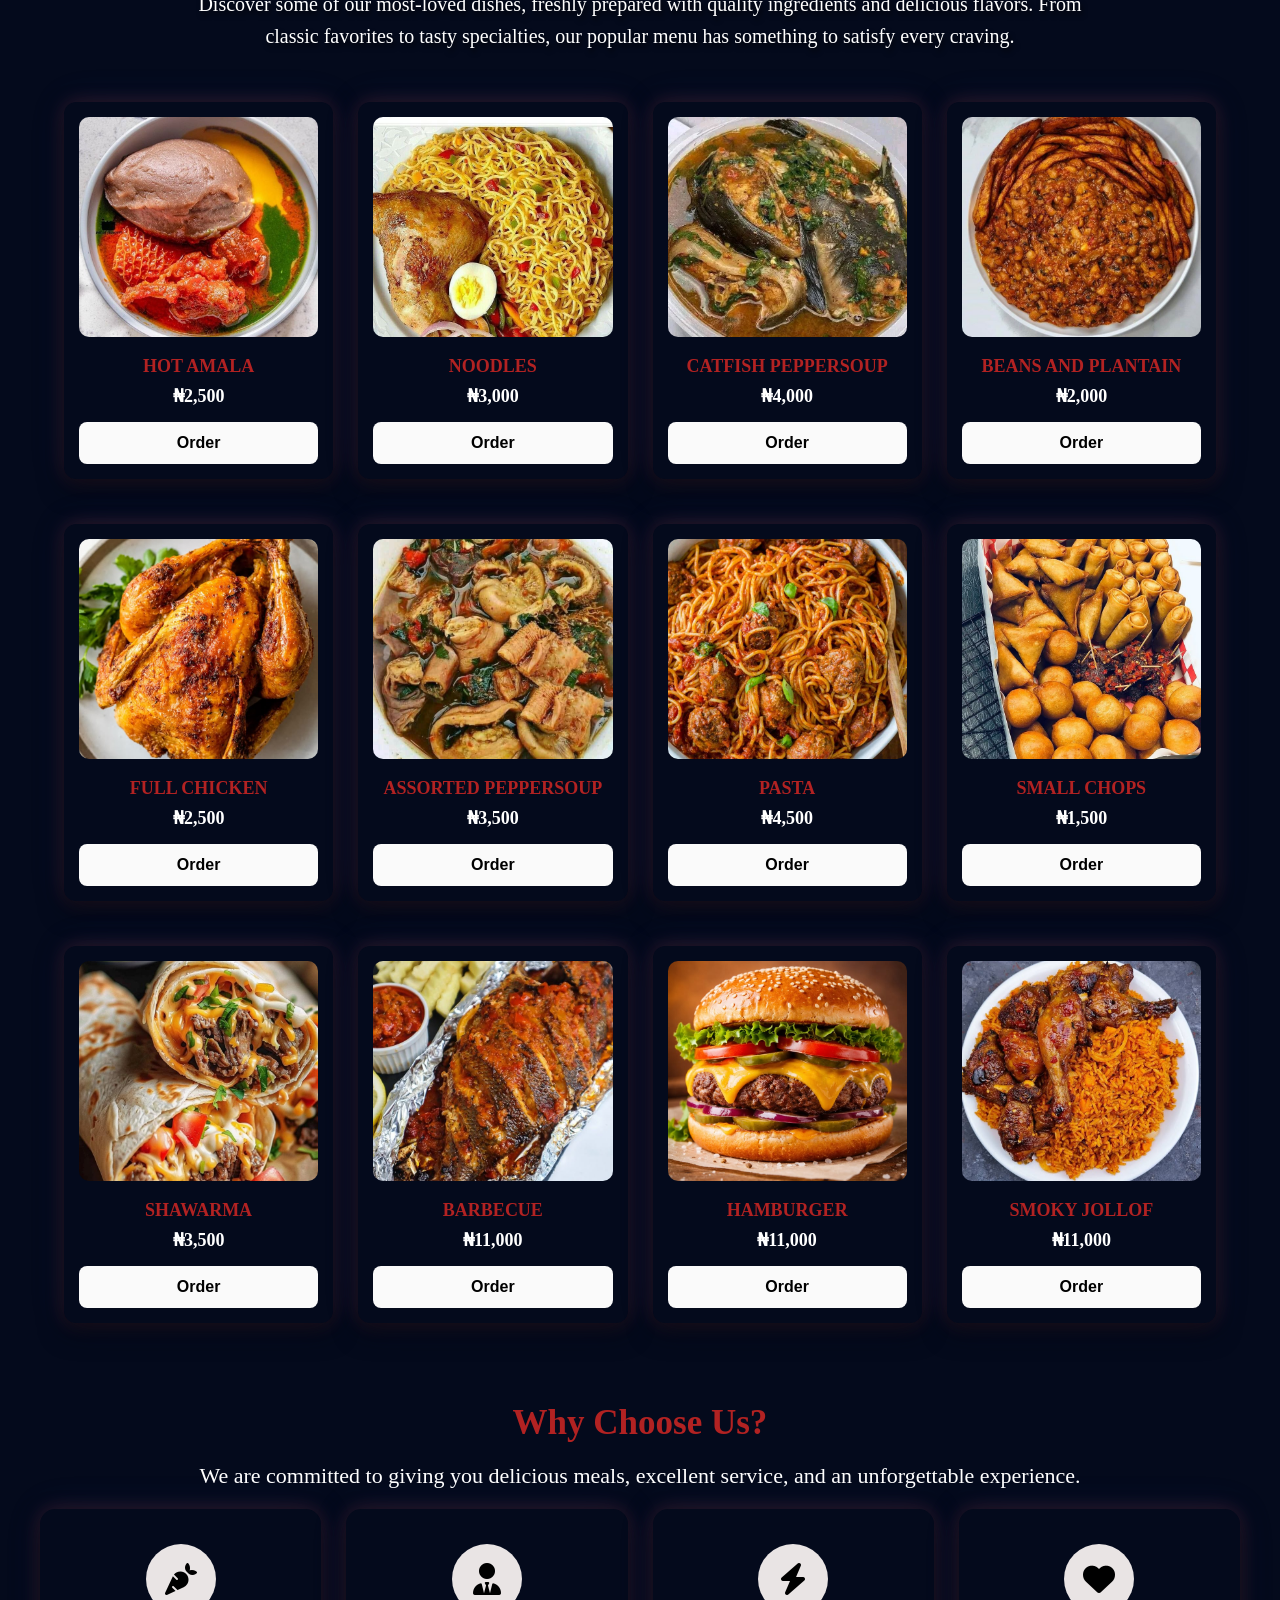
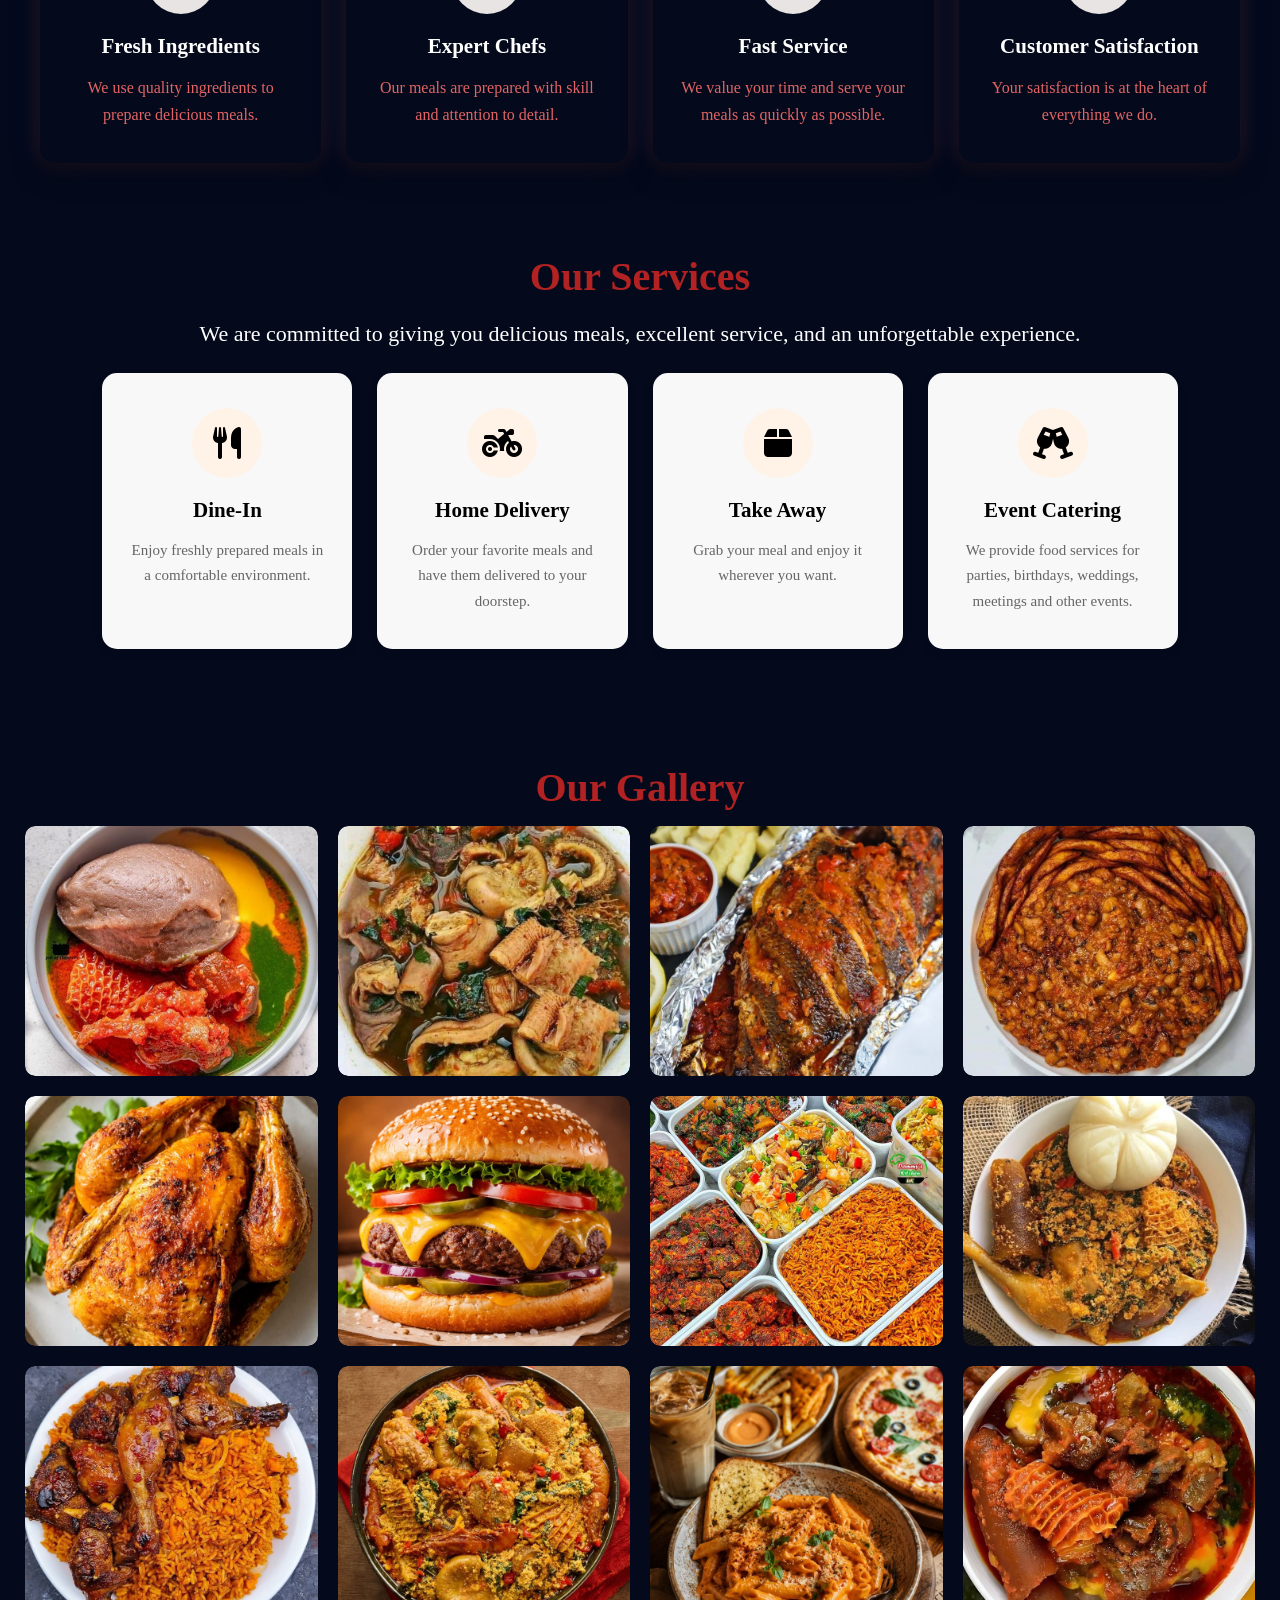
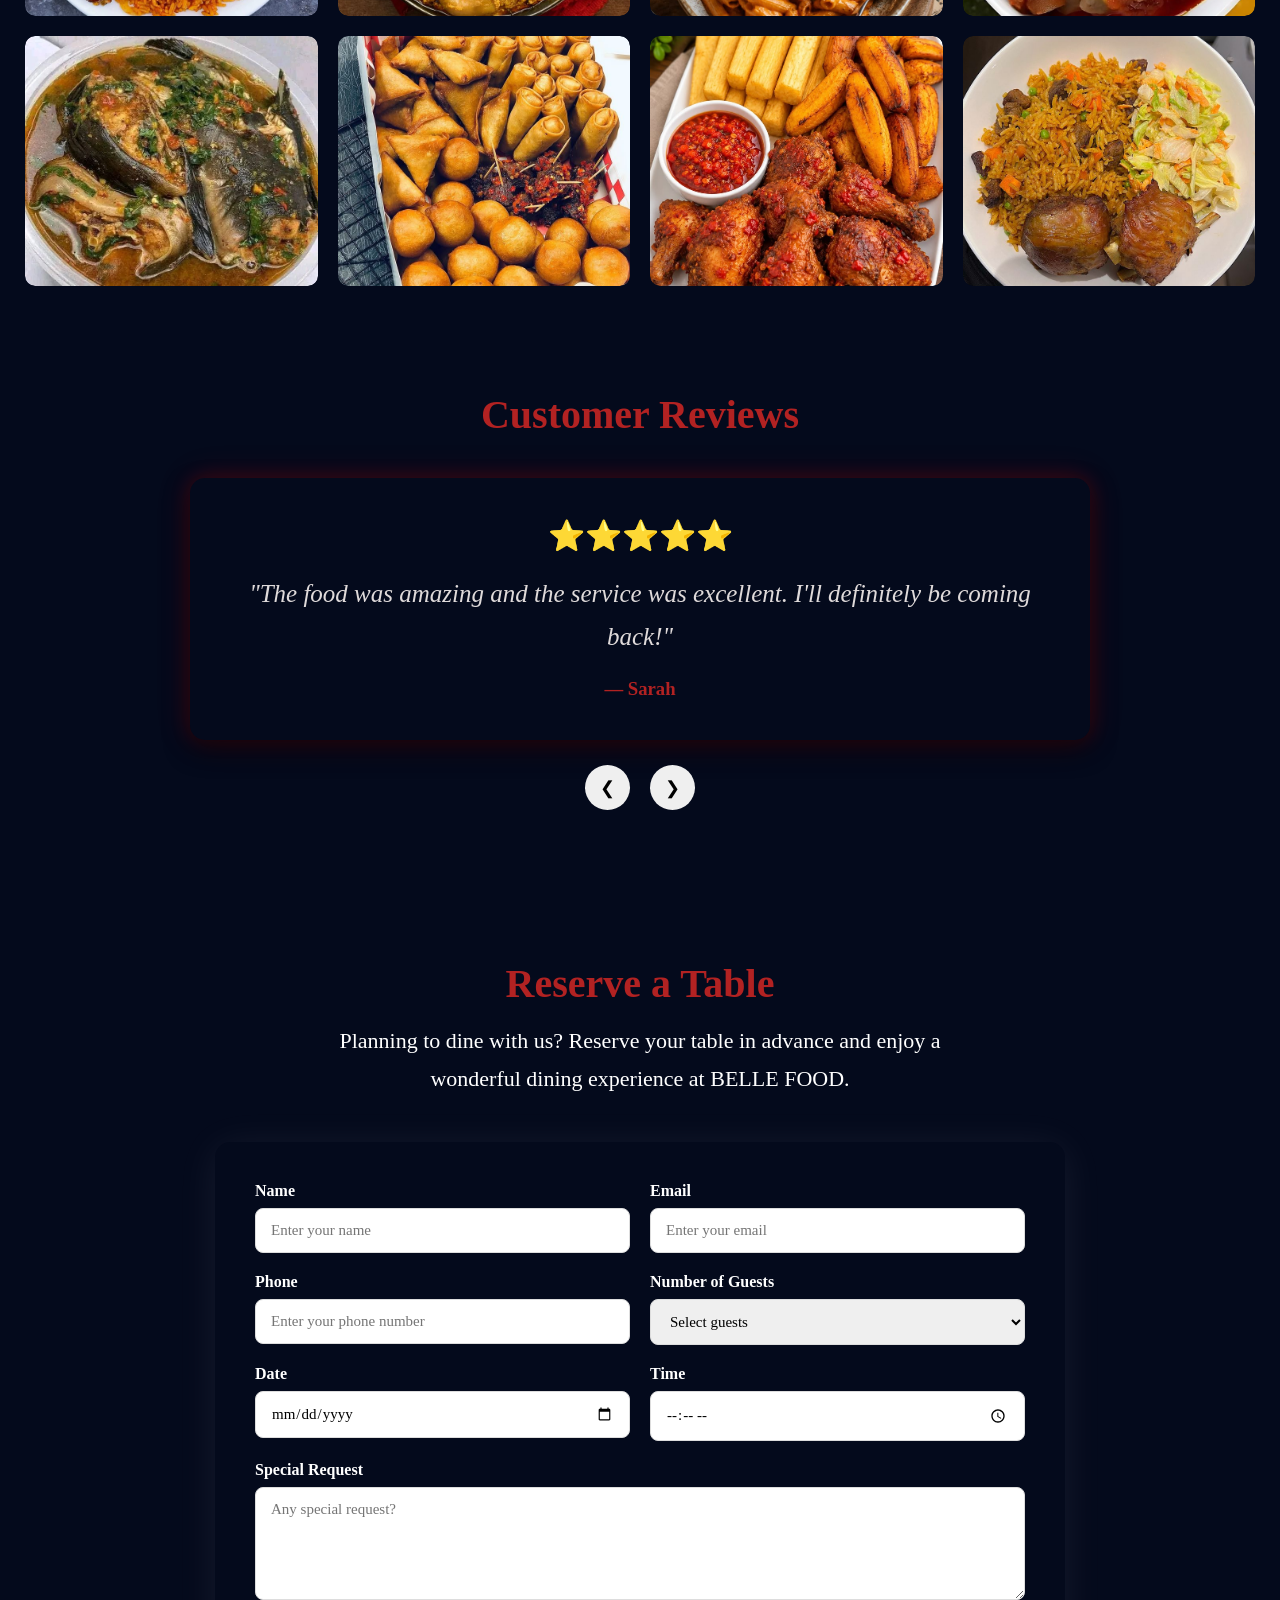
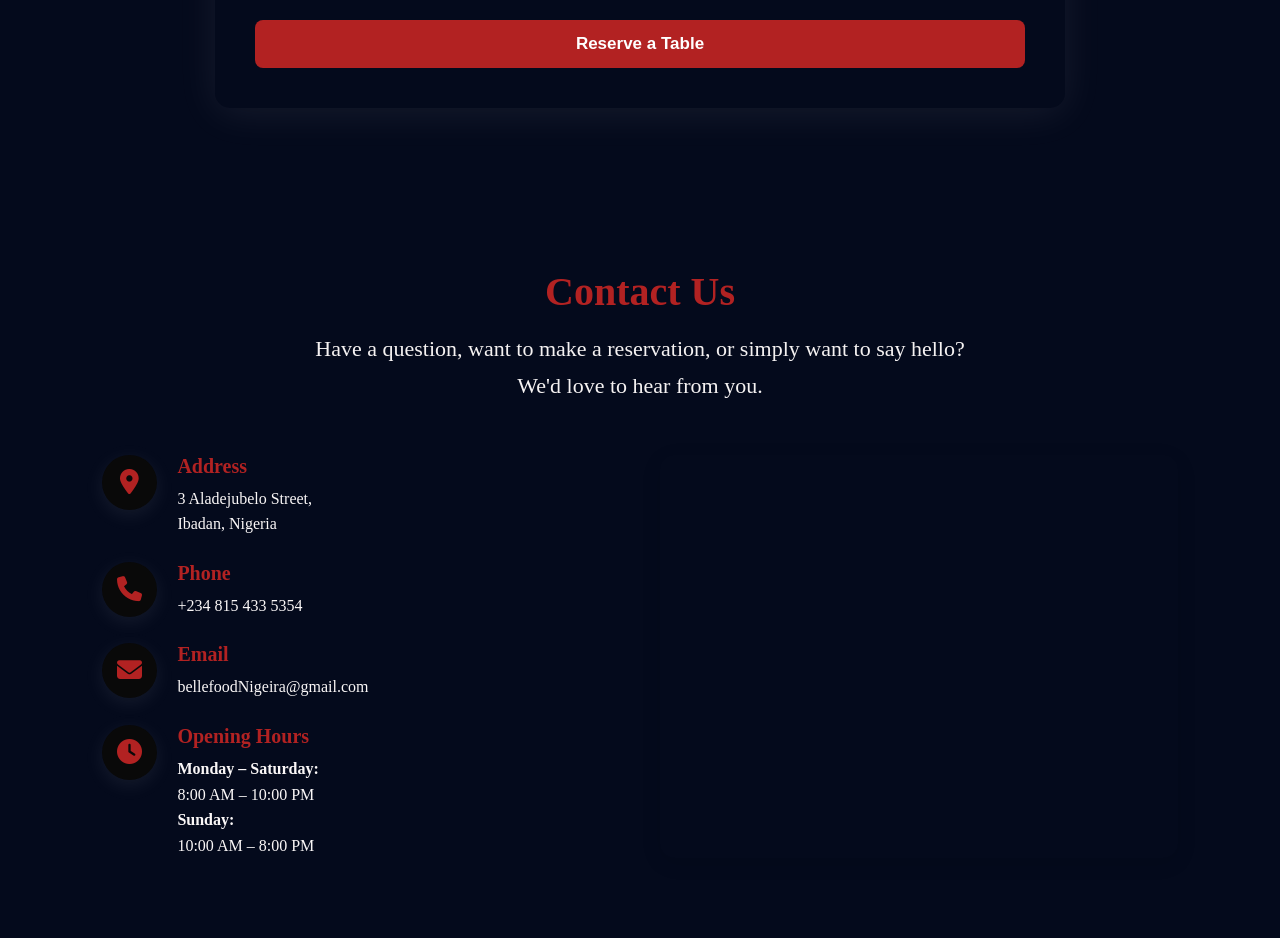
==== commit bbd64aa8: "update website" ====
--- a/index.html
+++ b/index.html
@@ -129,7 +129,7 @@
 </section>
 <section class="reservation" id="reservation">
 
-    <div class="reservation-header">
+    <div class="reservation-header"  data-aos="fade-up">
         <h1>Reserve a Table</h1>
 
         <p>
@@ -257,7 +257,7 @@
 </section>
 <section class="contact" id="contact">
 
-    <div class="contact-header">
+    <div class="contact-header" data-aos="fade-up">
         <h1>Contact Us</h1>
 
         <p>
@@ -269,73 +269,90 @@
     <div class="contact-container">
 
         <!-- Contact Information -->
-        <div class="contact-info">
-
-            <div class="contact-item">
-                <div class="contact-icon">📍</div>
-
-                <div>
-                    <h3>Address</h3>
-                    <p>
-                        3 Aladejubelo Street,<br>
-                        Ibadan, Nigeria
-                    </p>
-                </div>
-            </div>
-
-
-            <div class="contact-item">
-                <div class="contact-icon">📞</div>
-
-                <div>
-                    <h3>Phone</h3>
-                    <p>
-                        <a href="tel:+2348154335354">
-                            +234 815 433 5354 
-                        </a>
-                    </p>
-                </div>
-            </div>
-
-
-            <div class="contact-item">
-                <div class="contact-icon">✉️</div>
-
-                <div>
-                    <h3>Email</h3>
-                    <p>
-                        <a href="mailto:bellefoodNigeira@gmail.com">
-                            bellefoodNigeira@gmail.com
-                        </a>
-                    </p>
-                </div>
-            </div>
-
-
-            <div class="contact-item">
-                <div class="contact-icon">🕐</div>
-
-                <div>
-                    <h3>Opening Hours</h3>
-
-                    <p>
-                        <strong>Monday – Saturday:</strong><br>
-                        8:00 AM – 10:00 PM
-                    </p>
-
-                    <p>
-                        <strong>Sunday:</strong><br>
-                        10:00 AM – 8:00 PM
-                    </p>
-                </div>
-
-            </div>
-
-        </div>
+        <div class="contact-info" >
+
+    <div class="contact-item" data-aos="fade-right"
+                 data-aos-duration="1000"
+                 data-aos-delay="100">
+        <div class="contact-icon">
+            <i class="fa-solid fa-location-dot"></i>
+        </div>
+
+        <div>
+            <h3>Address</h3>
+            <p>
+                3 Aladejubelo Street,<br>
+                Ibadan, Nigeria
+            </p>
+        </div>
+    </div>
+
+
+    <div class="contact-item" data-aos="fade-right"
+                 data-aos-duration="1000"
+                 data-aos-delay="200">
+        <div class="contact-icon">
+            <i class="fa-solid fa-phone"></i>
+        </div>
+
+        <div>
+            <h3>Phone</h3>
+            <p>
+                <a href="tel:+2348154335354">
+                    +234 815 433 5354
+                </a>
+            </p>
+        </div>
+    </div>
+
+
+    <div class="contact-item" data-aos="fade-right"
+                 data-aos-duration="1000"
+                 data-aos-delay="300">
+        <div class="contact-icon">
+            <i class="fa-solid fa-envelope"></i>
+        </div>
+
+        <div>
+            <h3>Email</h3>
+            <p>
+                <a href="mailto:bellefoodNigeira@gmail.com">
+                    bellefoodNigeira@gmail.com
+                </a>
+            </p>
+        </div>
+    </div>
+
+
+    <div class="contact-item" data-aos="fade-right"
+                 data-aos-duration="1000"
+                 data-aos-delay="400">
+        <div class="contact-icon">
+            <i class="fa-solid fa-clock"></i>
+        </div>
+
+        <div>
+            <h3>Opening Hours</h3>
+
+            <p>
+                <strong>Monday – Saturday:</strong><br>
+                8:00 AM – 10:00 PM
+            </p>
+
+            <p>
+                <strong>Sunday:</strong><br>
+                10:00 AM – 8:00 PM
+            </p>
+        </div>
+    </div>
+
+</div>
 
 
         <!-- Google Maps -->
-        <div class="map-container">
+        <div class="map-container" data-aos="fade-left"
+             data-aos-duration="1000"
+             data-aos-delay="200">
 
             <iframe
                 src="https://www.google.com/maps?q=Ibadan,Nigeria&output=embed"
--- a/food.css
+++ b/food.css
@@ -1125,8 +1125,12 @@
 .form-group select:focus,
 .form-group textarea:focus {
     border-color: firebrick;
-}
-
+    box-shadow: 0 0 0 3px rgba(178, 34, 34, 0.15);
+}
+.form-group input[type="date"],
+.form-group input[type="time"] {
+    cursor: pointer;
+}
 
 /* Textarea */
 
@@ -1152,12 +1156,15 @@
 
     cursor: pointer;
 
-    transition: 0.3s;
+    transition: transform 0.3s ease,
+                opacity 0.3s ease,
+                box-shadow 0.3s ease;
 }
 
 .reserve-btn:hover {
-    transform: translateY(-2px);
+    transform: translateY(-3px);
     opacity: 0.9;
+    box-shadow: 0 8px 20px rgba(178, 34, 34, 0.3);
 }
 
 
@@ -1300,7 +1307,24 @@
 
     border: 0;
 }
-
+.contact-icon {
+    min-width: 55px;
+    height: 55px;
+
+    display: flex;
+    align-items: center;
+    justify-content: center;
+
+    background: #090909;
+    border-radius: 50%;
+
+    font-size: 25px;
+
+    box-shadow: 0 5px 20px rgba(248, 246, 246, 0.08);
+}
+.contact-icon i{
+    color: firebrick;
+}
 
 /* Mobile */
 
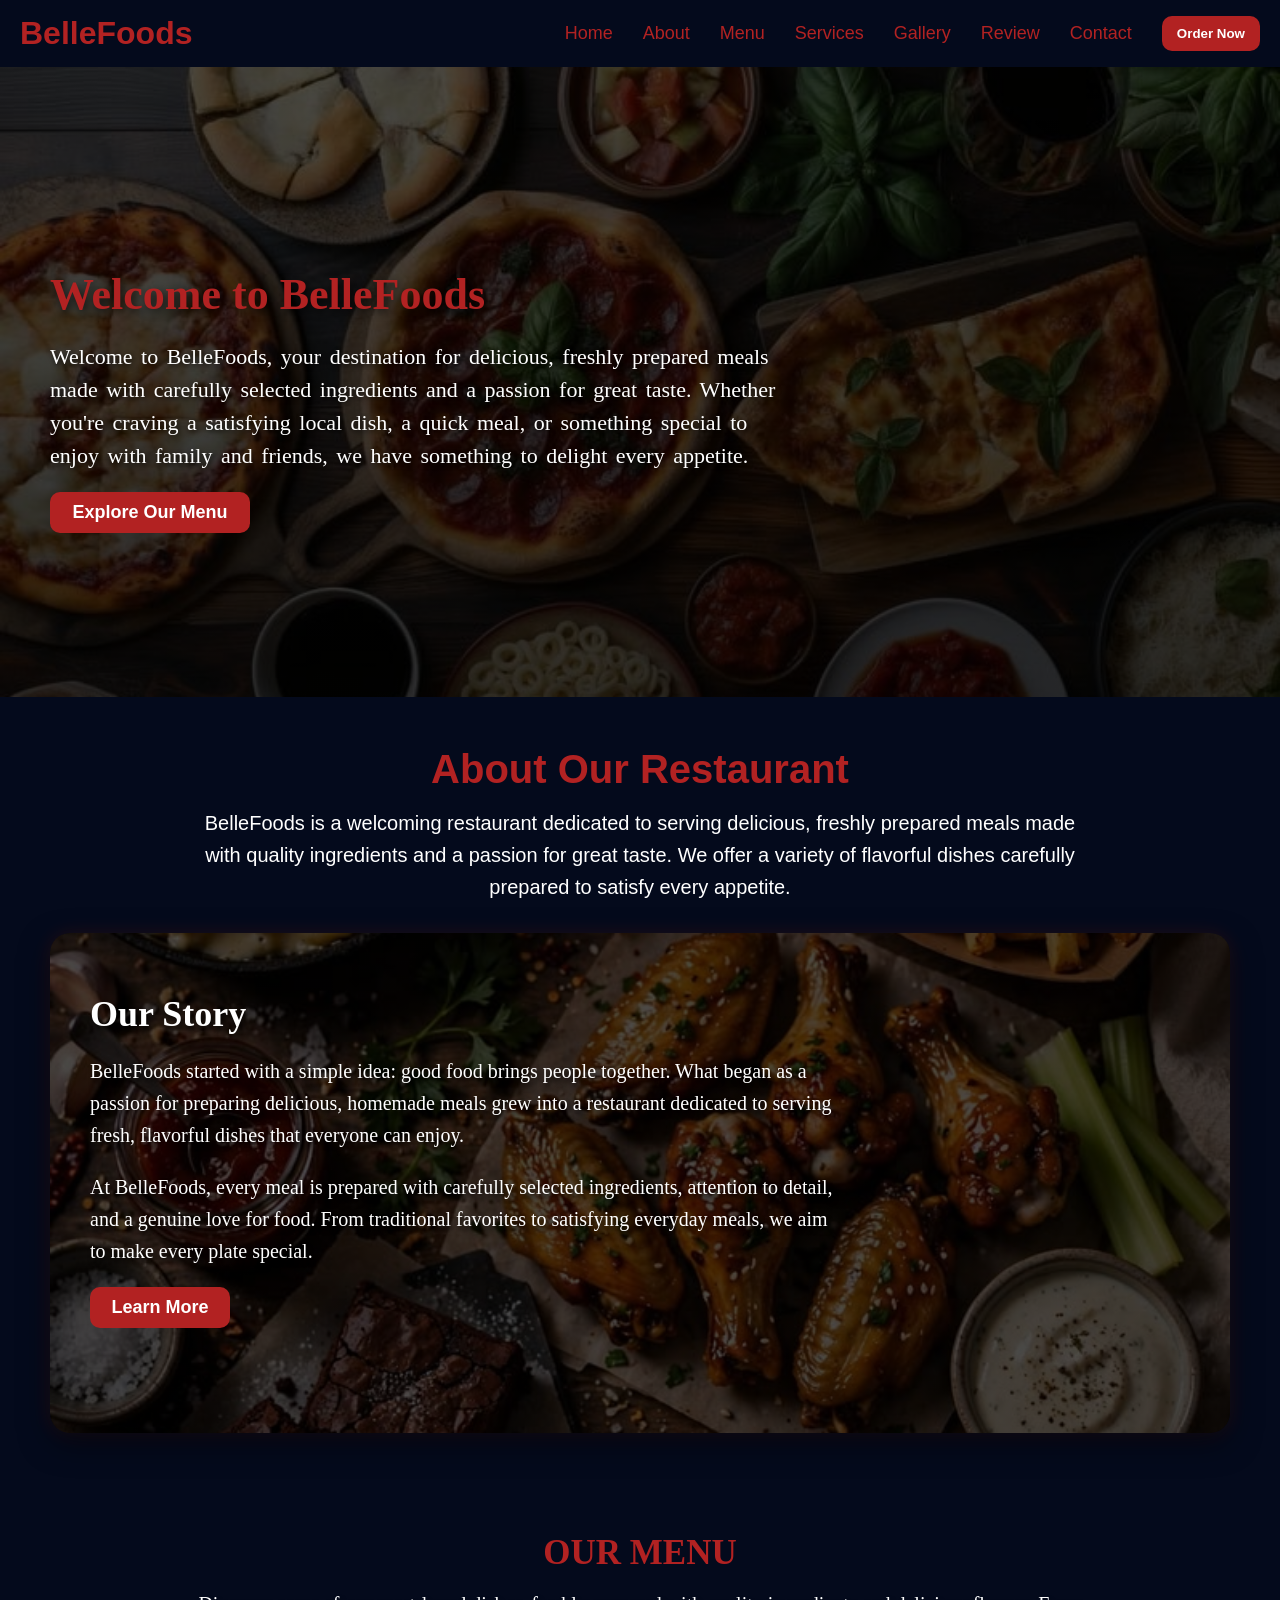
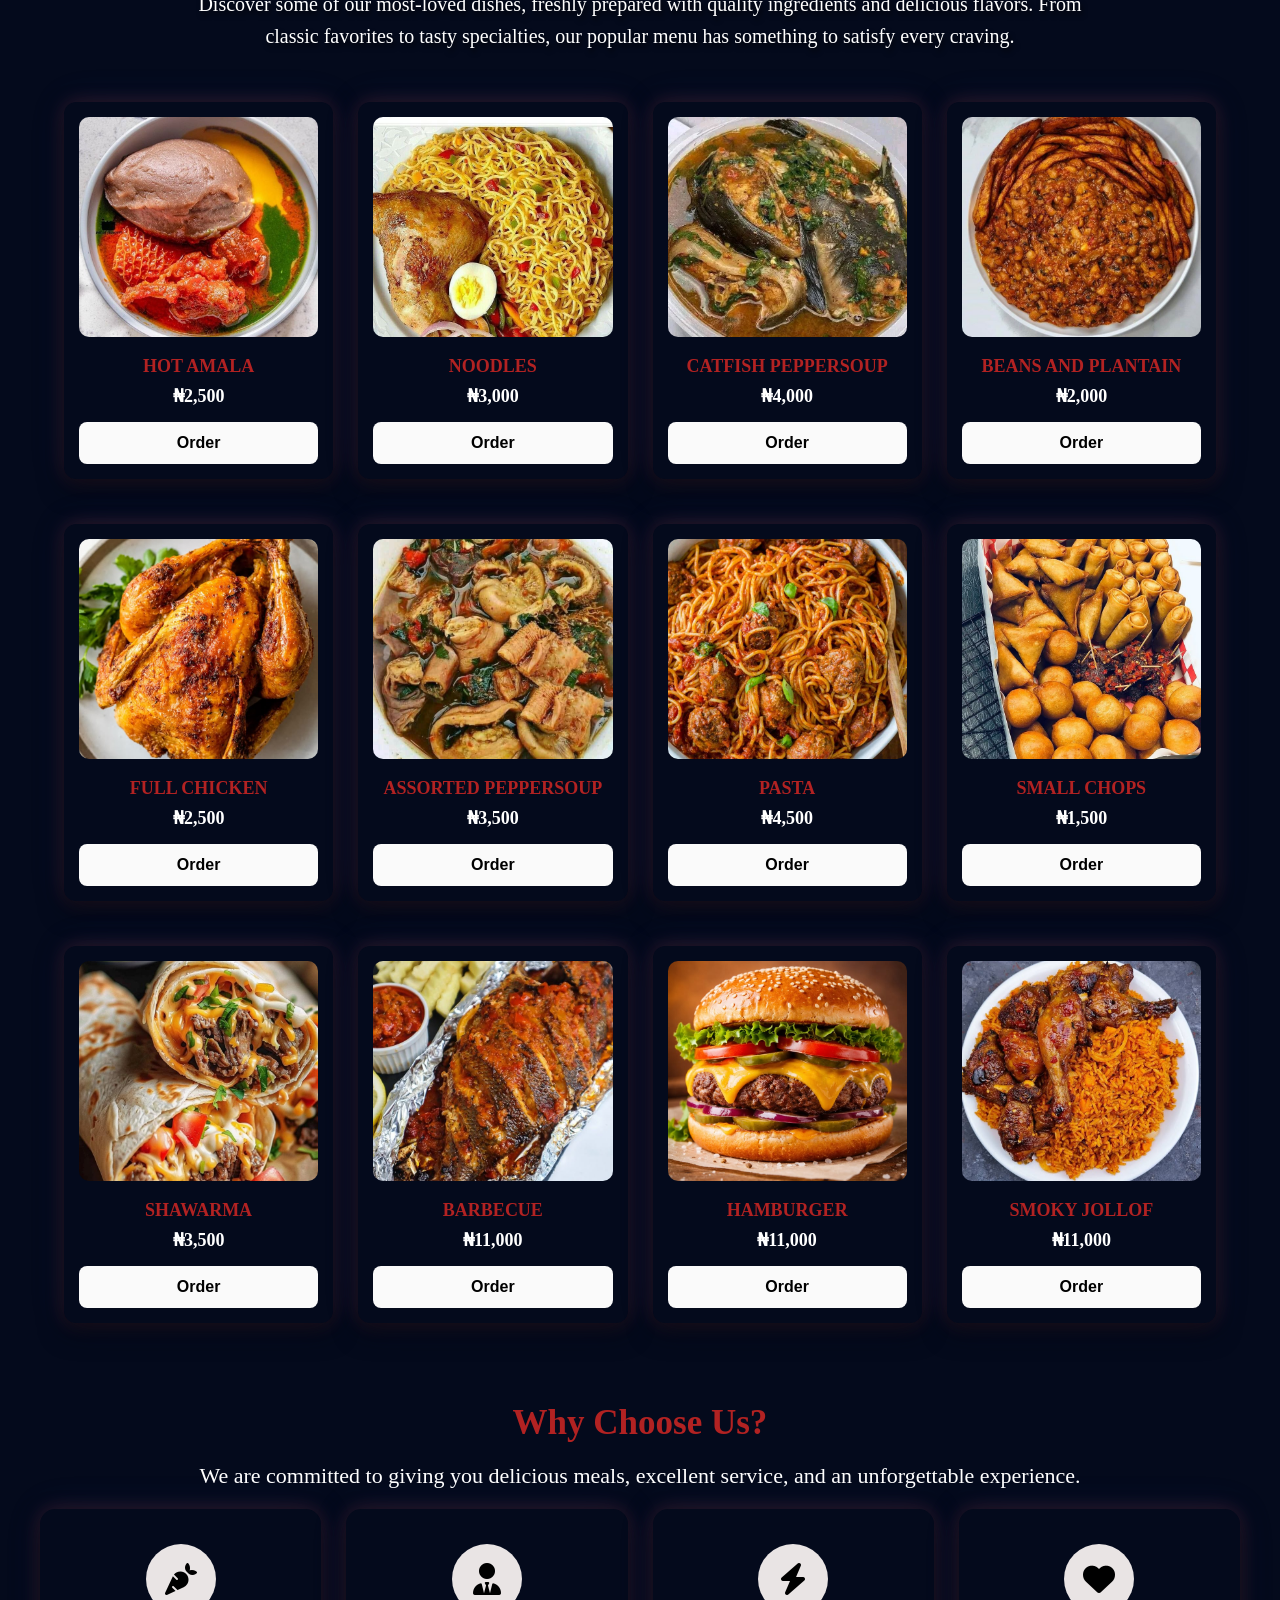
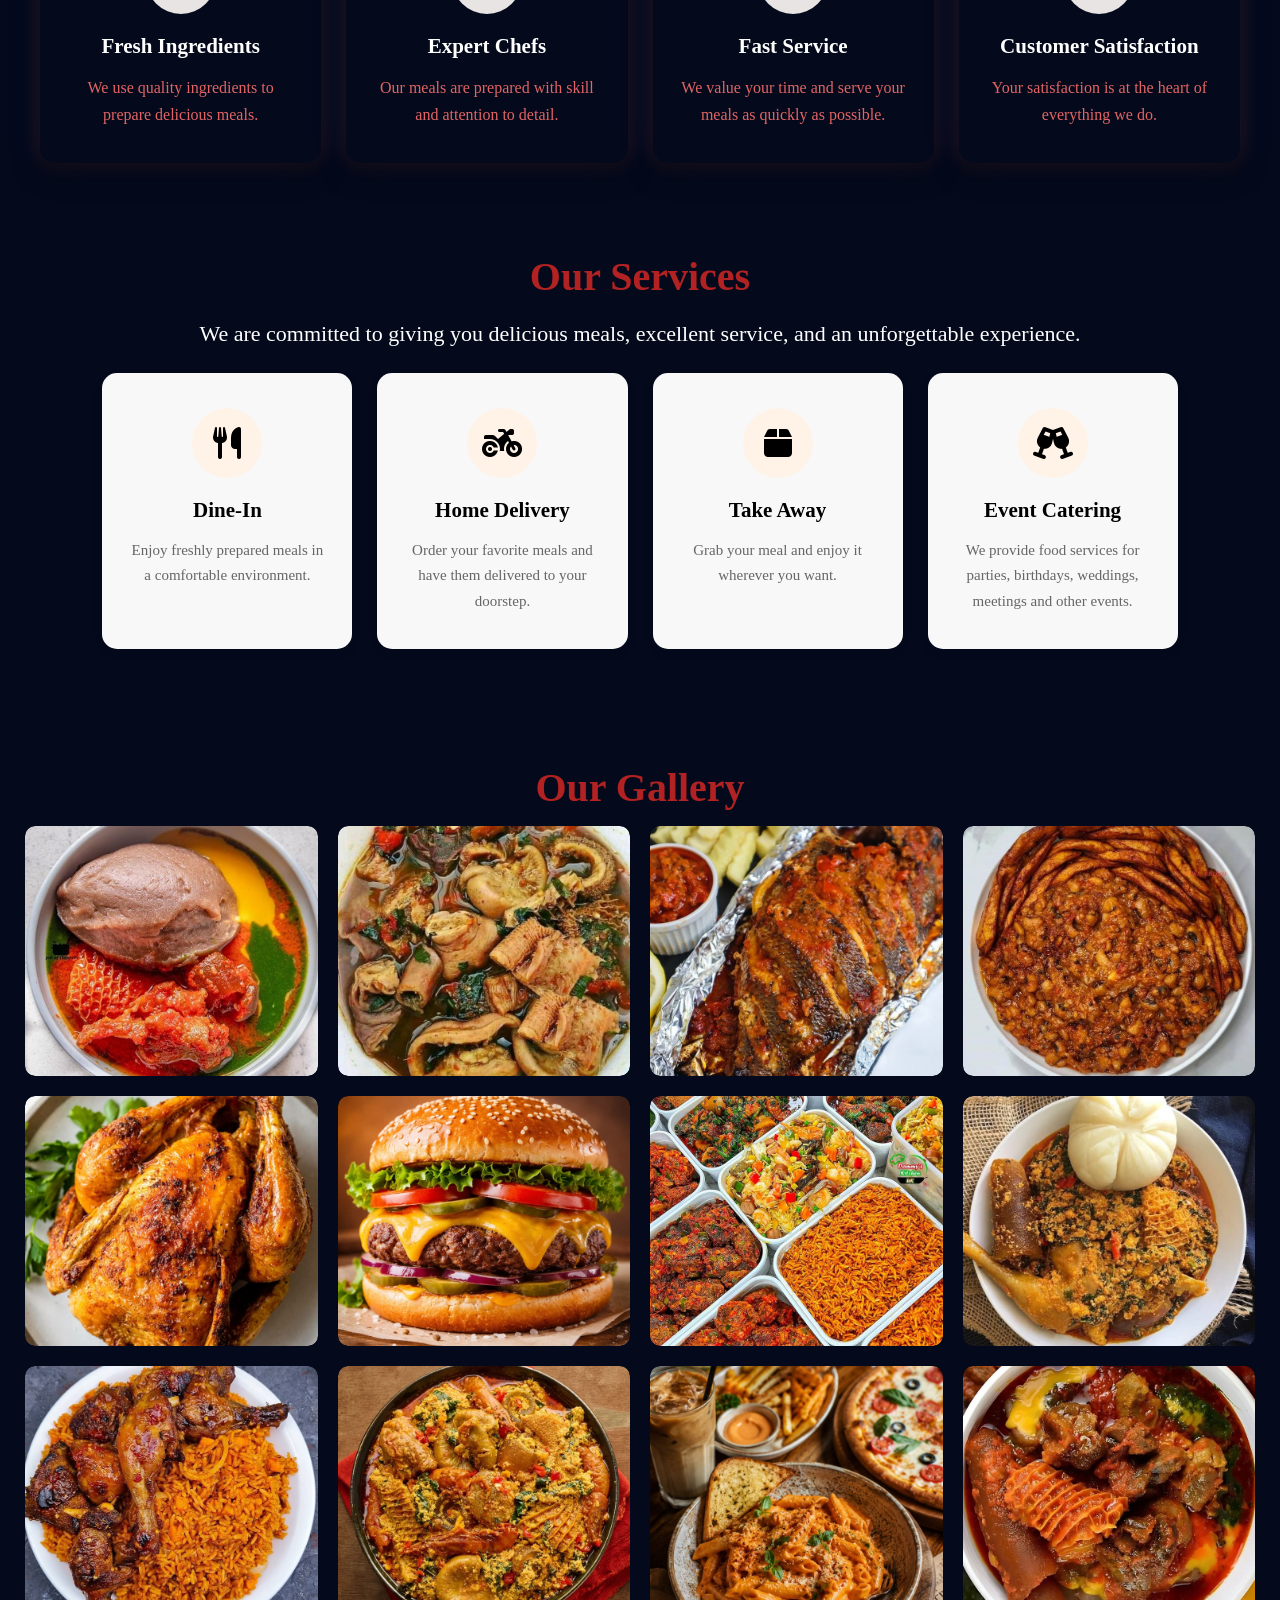
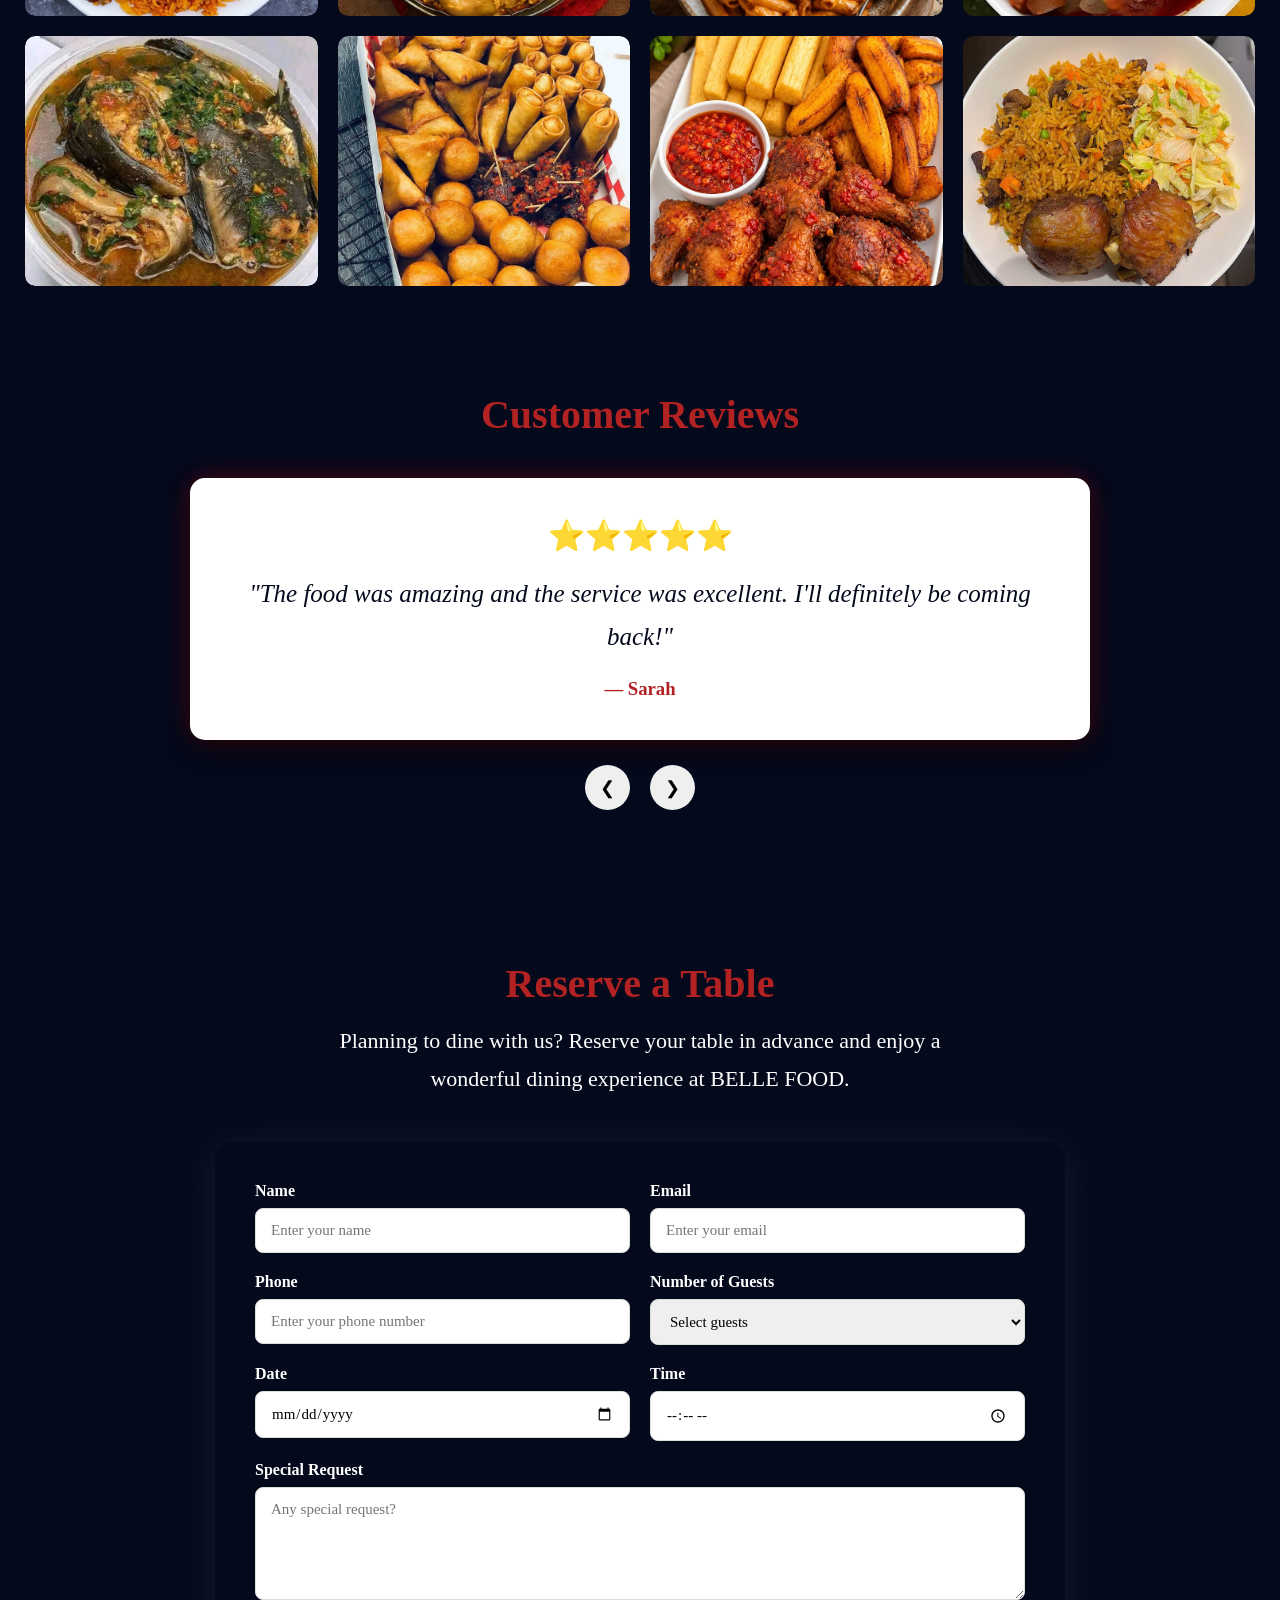
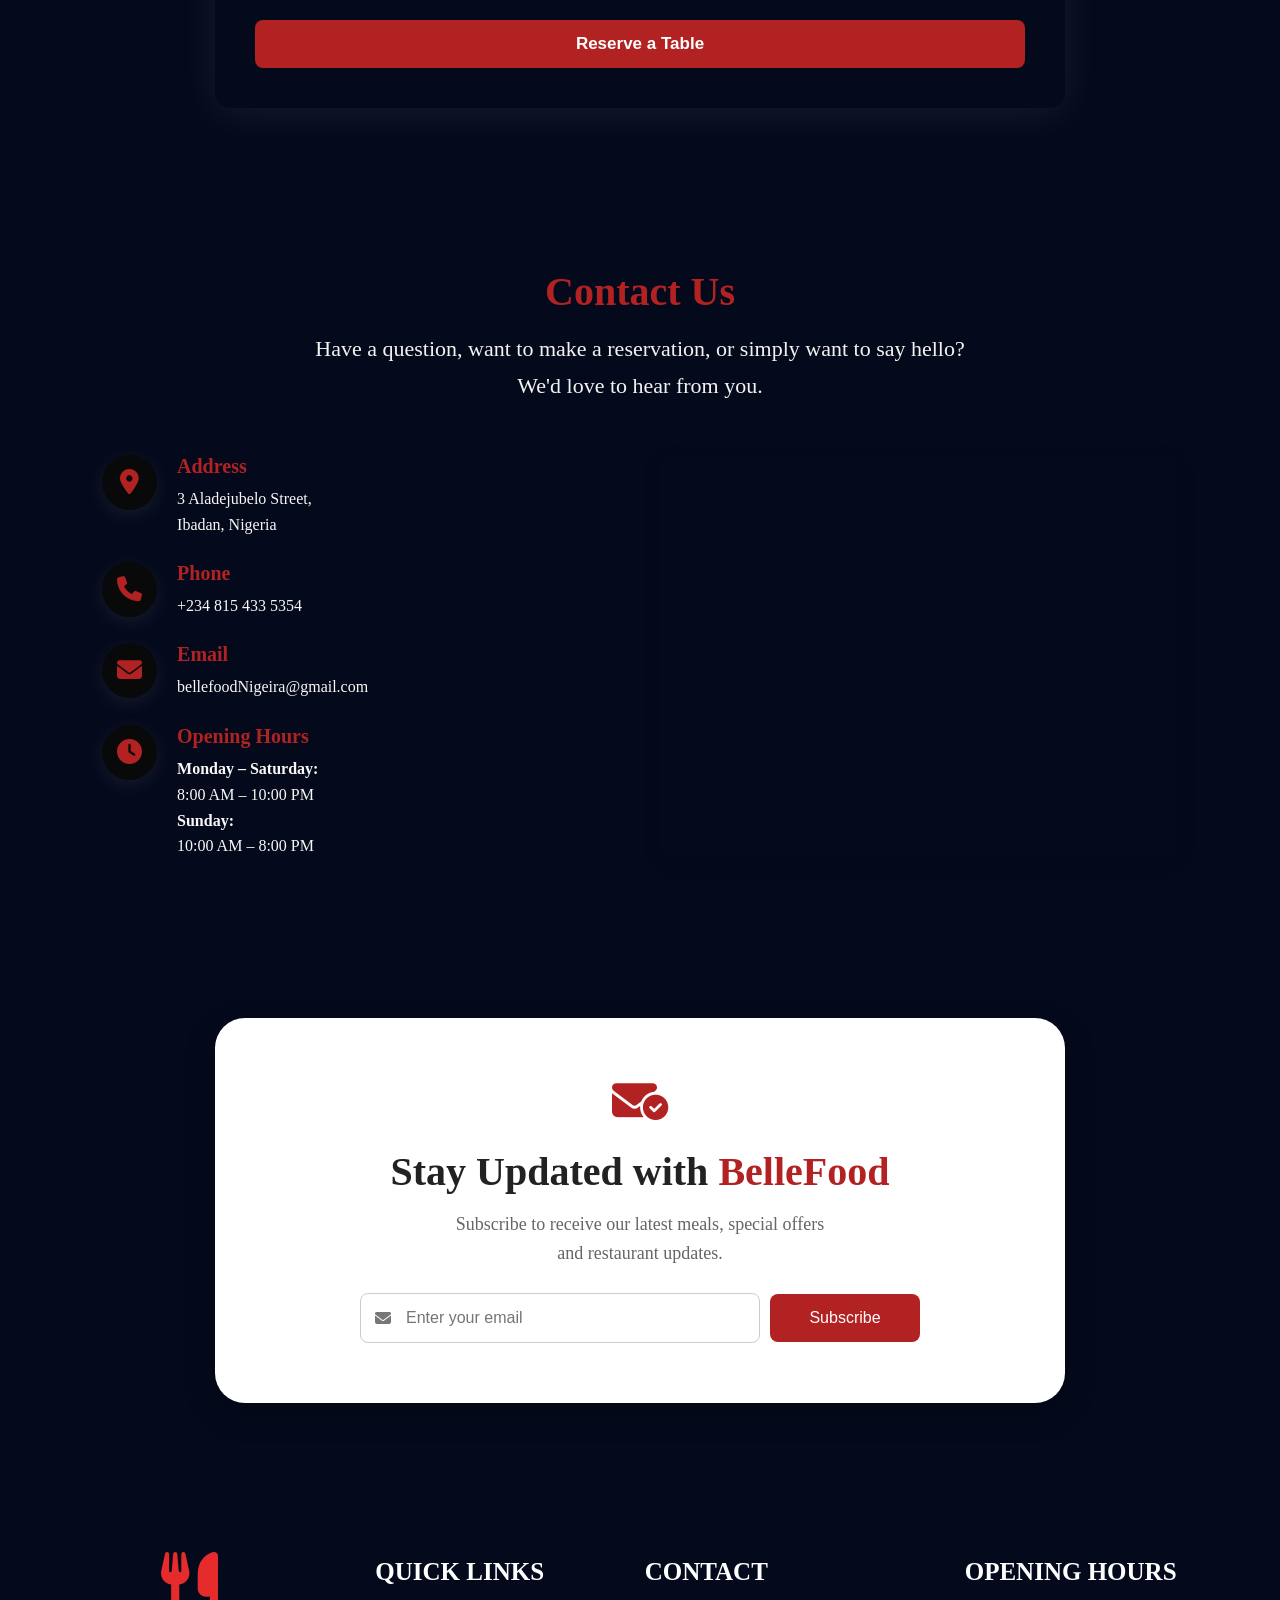
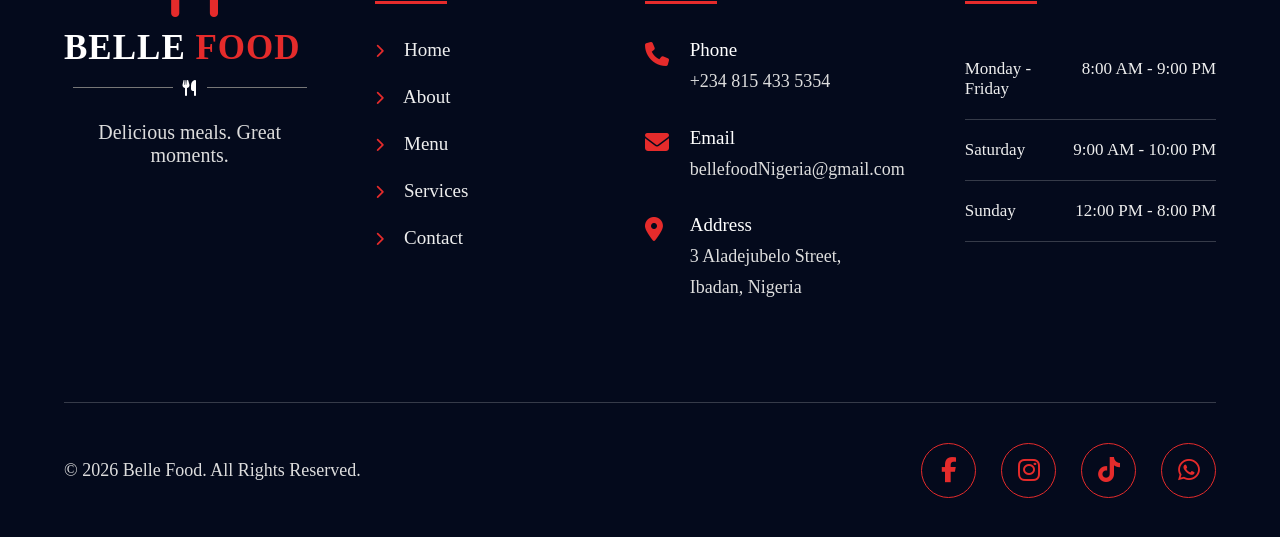
==== commit cb756515: "update website" ====
--- a/index.html
+++ b/index.html
@@ -366,14 +366,230 @@
     </div>
 
 </section>
-    <!-- <div class="image" data-aos="zoom-out" data-aos-duration="1000"
-   
-    data-aos-offset="200"
-    data-aos-easing="ease-in-out"
-    data-aos-once="true">
-        <img src="images/Hero food .jpg" alt="Food1" class="img">
-        <img src="images/hero.jpg" alt="food2" class="img">
-    </div> -->
+<section class="newsletter">
+    <div class="news">
+        <i class="fa-solid fa-envelope-circle-check"></i>
+        <h2>Stay Updated with <span>BelleFood</span></h2>
+        <p>Subscribe to receive our latest meals, special offers<br>and restaurant updates.</p>
+      
+            <form class="news-form">
+
+    <div class="email-input">
+        <i class="fa-solid fa-envelope"></i>
+
+        <input
+            type="email"
+            name="News"
+            id="news"
+            placeholder="Enter your email"
+            required
+        >
+    </div>
+
+    <button type="submit">
+        Subscribe
+    </button>
+
+</form>
+        
+    </div>
+</section>
+
+<footer class="footer">
+
+    <div class="footer-container">
+        <div class="footer-about">
+
+            <div class="chef-logo">
+                <i class="fa-solid fa-utensils"></i>
+            </div>
+
+            <h2>
+                BELLE <span>FOOD</span>
+            </h2>
+
+            <div class="logo-line">
+                <span></span>
+                <i class="fa-solid fa-utensils"></i>
+                <span></span>
+            </div>
+
+            <p>
+                Delicious meals. Great moments.
+            </p>
+
+        </div>
+
+
+         <!-- QUICK LINKS  -->
+        <div class="footer-links">
+
+            <h3>QUICK LINKS</h3>
+
+            <div class="heading-line"></div>
+
+            <ul>
+
+                <li>
+                    <a href="#home">
+                        <i class="fa-solid fa-chevron-right"></i>
+                        Home
+                    </a>
+                </li>
+
+                <li>
+                    <a href="#about">
+                        <i class="fa-solid fa-chevron-right"></i>
+                        About
+                    </a>
+                </li>
+
+                <li>
+                    <a href="#menu">
+                        <i class="fa-solid fa-chevron-right"></i>
+                        Menu
+                    </a>
+                </li>
+
+                <li>
+                    <a href="#services">
+                        <i class="fa-solid fa-chevron-right"></i>
+                        Services
+                    </a>
+                </li>
+
+                <li>
+                    <a href="#contact">
+                        <i class="fa-solid fa-chevron-right"></i>
+                        Contact
+                    </a>
+                </li>
+
+            </ul>
+
+        </div>
+
+
+     <!-- CONTACT -->
+        <div class="footer-contact">
+
+            <h3>CONTACT</h3>
+
+            <div class="heading-line"></div>
+
+
+            <div class="contact-detail">
+
+                <i class="fa-solid fa-phone"></i>
+
+                <div>
+                    <p>Phone</p>
+                    <span>+234 815 433 5354</span>
+                </div>
+
+            </div>
+
+
+            <div class="contact-detail">
+
+                <i class="fa-solid fa-envelope"></i>
+
+                <div>
+                    <p>Email</p>
+                    <span>bellefoodNigeria@gmail.com</span>
+                </div>
+
+            </div>
+
+
+            <div class="contact-detail">
+
+                <i class="fa-solid fa-location-dot"></i>
+
+                <div>
+                    <p>Address</p>
+                    <span>
+                        3 Aladejubelo Street,<br>
+                        Ibadan, Nigeria
+                    </span>
+                </div>
+
+            </div>
+
+        </div>
+
+
+        <!-- OPENING HOURS  -->
+        <div class="footer-hours">
+
+            <h3>OPENING HOURS</h3>
+
+            <div class="heading-line"></div>
+
+
+            <div class="hours-row">
+
+                <span>Monday - Friday</span>
+
+                <span>8:00 AM - 9:00 PM</span>
+
+            </div>
+
+
+            <div class="hours-row">
+
+                <span>Saturday</span>
+
+                <span>9:00 AM - 10:00 PM</span>
+
+            </div>
+
+
+            <div class="hours-row">
+
+                <span>Sunday</span>
+
+                <span>12:00 PM - 8:00 PM</span>
+
+            </div>
+
+        </div>
+
+    </div>
+
+
+    <!-- <BOTTOM FOOTER  -->
+
+    <div class="footer-bottom">
+
+        <p>
+            © 2026 Belle Food. All Rights Reserved.
+        </p>
+
+
+        <div class="social-icons">
+
+            <a href="#" aria-label="Facebook">
+                <i class="fa-brands fa-facebook-f"></i>
+            </a>
+
+            <a href="#" aria-label="Instagram">
+                <i class="fa-brands fa-instagram"></i>
+            </a>
+
+            <a href="#" aria-label="TikTok">
+                <i class="fa-brands fa-tiktok"></i>
+            </a>
+
+            <a href="#" aria-label="WhatsApp">
+                <i class="fa-brands fa-whatsapp"></i>
+            </a>
+
+        </div>
+
+    </div>
+
+</footer>
 </body>
 <script src="https://unpkg.com/aos@2.3.1/dist/aos.js"></script>
 <script src="food.js"></script>
--- a/food.css
+++ b/food.css
@@ -975,7 +975,7 @@
 }
 
 .review-card {
-    background: rgb(4, 10, 28);
+    background: white;
     padding: 40px;
     border-radius: 15px;
 
@@ -1006,7 +1006,7 @@
 .review-card p {
     font-size: 25px;
     line-height: 1.7;
-    color: #dfdada;
+    color: rgb(4, 10, 28);
     font-style: italic;
 }
 
@@ -1346,4 +1346,670 @@
         min-height: 350px;
     }
 
+}
+/* news */
+.newsletter {
+    background-color: rgb(4, 10, 28);
+
+    padding: 80px 20px;
+
+    display: flex;
+    justify-content: center;
+    align-items: center;
+}
+
+
+/* The inner shape/card */
+
+.news {
+    width: 850px;
+    max-width: 100%;
+
+    background-color: white;
+
+    padding: 60px 40px;
+
+    border-radius: 30px;
+
+    text-align: center;
+
+    box-sizing: border-box;
+
+    box-shadow: 0 10px 30px rgba(0, 0, 0, 0.25);
+}
+
+
+/* Icon */
+
+.news i {
+    color: firebrick;
+
+    font-size: 45px;
+
+    margin-bottom: 15px;
+}
+
+
+/* Heading */
+
+.news h2 {
+    font-size: 40px;
+
+    margin: 10px 0 15px;
+
+    color: #222;
+}
+
+.news span {
+    color: firebrick;
+}
+
+
+/* Paragraph */
+
+.news p {
+    font-size: 18px;
+
+    line-height: 1.6;
+
+    color: #666;
+
+    margin-bottom: 25px;
+}
+
+
+/* Form */
+
+.news-form {
+    display: flex;
+
+    justify-content: center;
+
+    align-items: center;
+
+    gap: 10px;
+}
+
+
+
+/* Input */
+
+.news input {
+    width: 400px;
+
+    padding: 15px;
+
+    border: 1px solid #ccc;
+
+    border-radius: 8px;
+
+    font-size: 16px;
+
+    outline: none;
+
+    box-sizing: border-box;
+}
+
+.news input:focus {
+    border-color: firebrick;
+}
+.email-input {
+    width: 400px;
+    position: relative;
+}
+
+.email-input i {
+    position: absolute;
+
+    left: 15px;
+    top: 50%;
+
+    transform: translateY(-50%);
+
+    color: #777;
+
+    font-size: 16px;
+}
+
+.email-input input {
+    width: 100%;
+
+    padding: 15px 15px 15px 45px;
+
+    border: 1px solid #ccc;
+
+    border-radius: 8px;
+
+    font-size: 16px;
+
+    outline: none;
+
+    box-sizing: border-box;
+}
+
+.email-input input:focus {
+    border-color: firebrick;
+}
+
+/* Button */
+
+.news button {
+    background-color: firebrick;
+
+    color: white;
+
+    padding: 15px;
+
+    width: 150px;
+
+    border: none;
+
+    border-radius: 8px;
+
+    font-size: 16px;
+
+    cursor: pointer;
+
+    transition: 0.3s;
+}
+
+.news button:hover {
+    transform: translateY(-3px);
+}
+
+
+/* Mobile */
+
+@media (max-width: 650px) {
+
+    .newsletter {
+        padding: 50px 15px;
+    }
+
+    .news {
+        padding: 45px 20px;
+        border-radius: 20px;
+    }
+
+    .news h2 {
+        font-size: 30px;
+    }
+
+    .news p {
+        font-size: 16px;
+    }
+
+    .news p br {
+        display: none;
+    }
+
+    .news-form {
+        flex-direction: column;
+    }
+
+    .news input {
+        width: 100%;
+    }
+
+    .news button {
+        width: 100%;
+    }
+
+}
+@media (max-width: 650px) {
+
+    .email-input {
+        width: 100%;
+    }
+
+}
+/* footer */
+/* =========================================
+   FOOTER
+========================================= */
+
+.footer {
+    background: rgb(4, 10, 28);
+    color: white;
+    margin-top: 0;
+}
+
+
+/* =========================================
+   MAIN FOOTER CONTAINER
+========================================= */
+
+.footer-container {
+    width: 90%;
+    max-width: 1400px;
+
+    margin: auto;
+
+    padding: 70px 0;
+
+    display: grid;
+
+    grid-template-columns:
+        1.2fr
+        1fr
+        1.1fr
+        1.2fr;
+
+    gap: 60px;
+}
+
+
+/* =========================================
+   FOOTER ABOUT / LOGO
+========================================= */
+
+.footer-about {
+    text-align: left;
+}
+
+
+/* Chef icon */
+
+.chef-logo {
+    width: 100px;
+
+    margin: 0 auto 10px;
+
+    text-align: center;
+}
+
+.chef-logo i {
+    font-size: 65px;
+
+    color: #e52b2b;
+}
+
+
+/* Belle Food */
+
+.footer-about h2 {
+    font-family: Georgia, serif;
+
+    font-size: 35px;
+
+    margin: 0;
+
+    letter-spacing: 1px;
+
+    color: white;
+}
+
+.footer-about h2 span {
+    color: #e52b2b;
+}
+
+
+/* Logo line */
+
+.logo-line {
+    display: flex;
+
+    align-items: center;
+
+    justify-content: center;
+
+    gap: 10px;
+
+    margin: 12px 0 25px;
+}
+
+.logo-line span {
+    width: 100px;
+
+    height: 1px;
+
+    background: #777;
+}
+
+.logo-line i {
+    color: white;
+
+    font-size: 16px;
+}
+
+
+/* Tagline */
+
+.footer-about p {
+    font-size: 20px;
+
+    color: #ddd;
+
+    text-align: center;
+
+    margin: 0;
+}
+
+
+/* =========================================
+   FOOTER HEADINGS
+========================================= */
+
+.footer-container h3 {
+    font-size: 25px;
+
+    margin: 5px 0 15px;
+
+    color: white;
+}
+
+
+/* Red line under heading */
+
+.heading-line {
+    width: 72px;
+
+    height: 3px;
+
+    background: #e52b2b;
+
+    margin-bottom: 35px;
+}
+
+
+/* =========================================
+   QUICK LINKS
+========================================= */
+
+.footer-links ul {
+    list-style: none;
+
+    padding: 0;
+
+    margin: 0;
+}
+
+.footer-links li {
+    margin-bottom: 25px;
+}
+
+.footer-links a {
+    color: #eee;
+
+    text-decoration: none;
+
+    font-size: 19px;
+
+    transition: 0.3s;
+}
+
+.footer-links a i {
+    color: #e52b2b;
+
+    margin-right: 15px;
+
+    font-size: 14px;
+}
+
+.footer-links a:hover {
+    color: #e52b2b;
+
+    padding-left: 5px;
+}
+
+
+/* =========================================
+   CONTACT
+========================================= */
+
+.contact-detail {
+    display: flex;
+
+    align-items: flex-start;
+
+    gap: 20px;
+
+    margin-bottom: 30px;
+}
+
+.contact-detail > i {
+    color: #e52b2b;
+
+    font-size: 24px;
+
+    width: 25px;
+
+    margin-top: 3px;
+}
+
+.contact-detail p {
+    margin: 0 0 5px;
+
+    font-size: 19px;
+
+    color: white;
+}
+
+.contact-detail span {
+    color: #ddd;
+
+    font-size: 18px;
+
+    line-height: 1.7;
+}
+
+
+/* =========================================
+   OPENING HOURS
+========================================= */
+
+.hours-row {
+    display: flex;
+
+    justify-content: space-between;
+
+    gap: 30px;
+
+    padding: 20px 0;
+
+    border-bottom: 1px solid rgba(255, 255, 255, 0.2);
+
+    color: #eee;
+
+    font-size: 17px;
+}
+
+.hours-row:first-of-type {
+    padding-top: 0;
+}
+
+.hours-row span:last-child {
+    white-space: nowrap;
+}
+
+
+/* =========================================
+   FOOTER BOTTOM
+========================================= */
+
+.footer-bottom {
+    width: 90%;
+
+    max-width: 1400px;
+
+    margin: auto;
+
+    min-height: 135px;
+
+    border-top: 1px solid rgba(255, 255, 255, 0.2);
+
+    display: flex;
+
+    align-items: center;
+
+    justify-content: space-between;
+}
+
+
+/* Copyright */
+
+.footer-bottom p {
+    color: #ddd;
+
+    font-size: 18px;
+
+    margin: 0;
+}
+
+
+/* =========================================
+   SOCIAL MEDIA
+========================================= */
+
+.social-icons {
+    display: flex;
+
+    gap: 25px;
+}
+
+.social-icons a {
+    width: 55px;
+
+    height: 55px;
+
+    border: 1.5px solid #e52b2b;
+
+    border-radius: 50%;
+
+    display: flex;
+
+    align-items: center;
+
+    justify-content: center;
+
+    color: #e52b2b;
+
+    text-decoration: none;
+
+    font-size: 25px;
+
+    transition: 0.3s;
+}
+
+.social-icons a:hover {
+    background: #e52b2b;
+
+    color: white;
+
+    transform: translateY(-5px);
+}
+
+
+/* =========================================
+   TABLET
+========================================= */
+
+@media (max-width: 1000px) {
+
+    .footer-container {
+        grid-template-columns: 1fr 1fr;
+
+        gap: 50px;
+    }
+
+}
+
+
+/* =========================================
+   MOBILE
+========================================= */
+
+@media (max-width: 650px) {
+
+    .footer-container {
+        width: 90%;
+
+        grid-template-columns: 1fr;
+
+        text-align: center;
+
+        padding: 60px 0;
+
+        gap: 45px;
+    }
+
+
+    /* Logo */
+
+    .footer-about {
+        text-align: center;
+    }
+
+    .footer-about h2 {
+        font-size: 40px;
+    }
+
+    .footer-about p {
+        font-size: 17px;
+    }
+
+
+    /* Headings */
+
+    .footer-container h3 {
+        font-size: 22px;
+    }
+
+    .heading-line {
+        margin: 0 auto 25px;
+    }
+
+
+    /* Links */
+
+    .footer-links li {
+        margin-bottom: 18px;
+    }
+
+
+    /* Contact */
+
+    .contact-detail {
+        justify-content: center;
+
+        text-align: left;
+    }
+
+
+    /* Hours */
+
+    .hours-row {
+        font-size: 15px;
+    }
+
+
+    /* Bottom */
+
+    .footer-bottom {
+        width: 90%;
+
+        padding: 30px 0;
+
+        flex-direction: column;
+
+        gap: 25px;
+
+        text-align: center;
+    }
+
+
+    /* Social icons */
+
+    .social-icons {
+        gap: 15px;
+    }
+
+    .social-icons a {
+        width: 45px;
+
+        height: 45px;
+
+        font-size: 20px;
+    }
+
 }
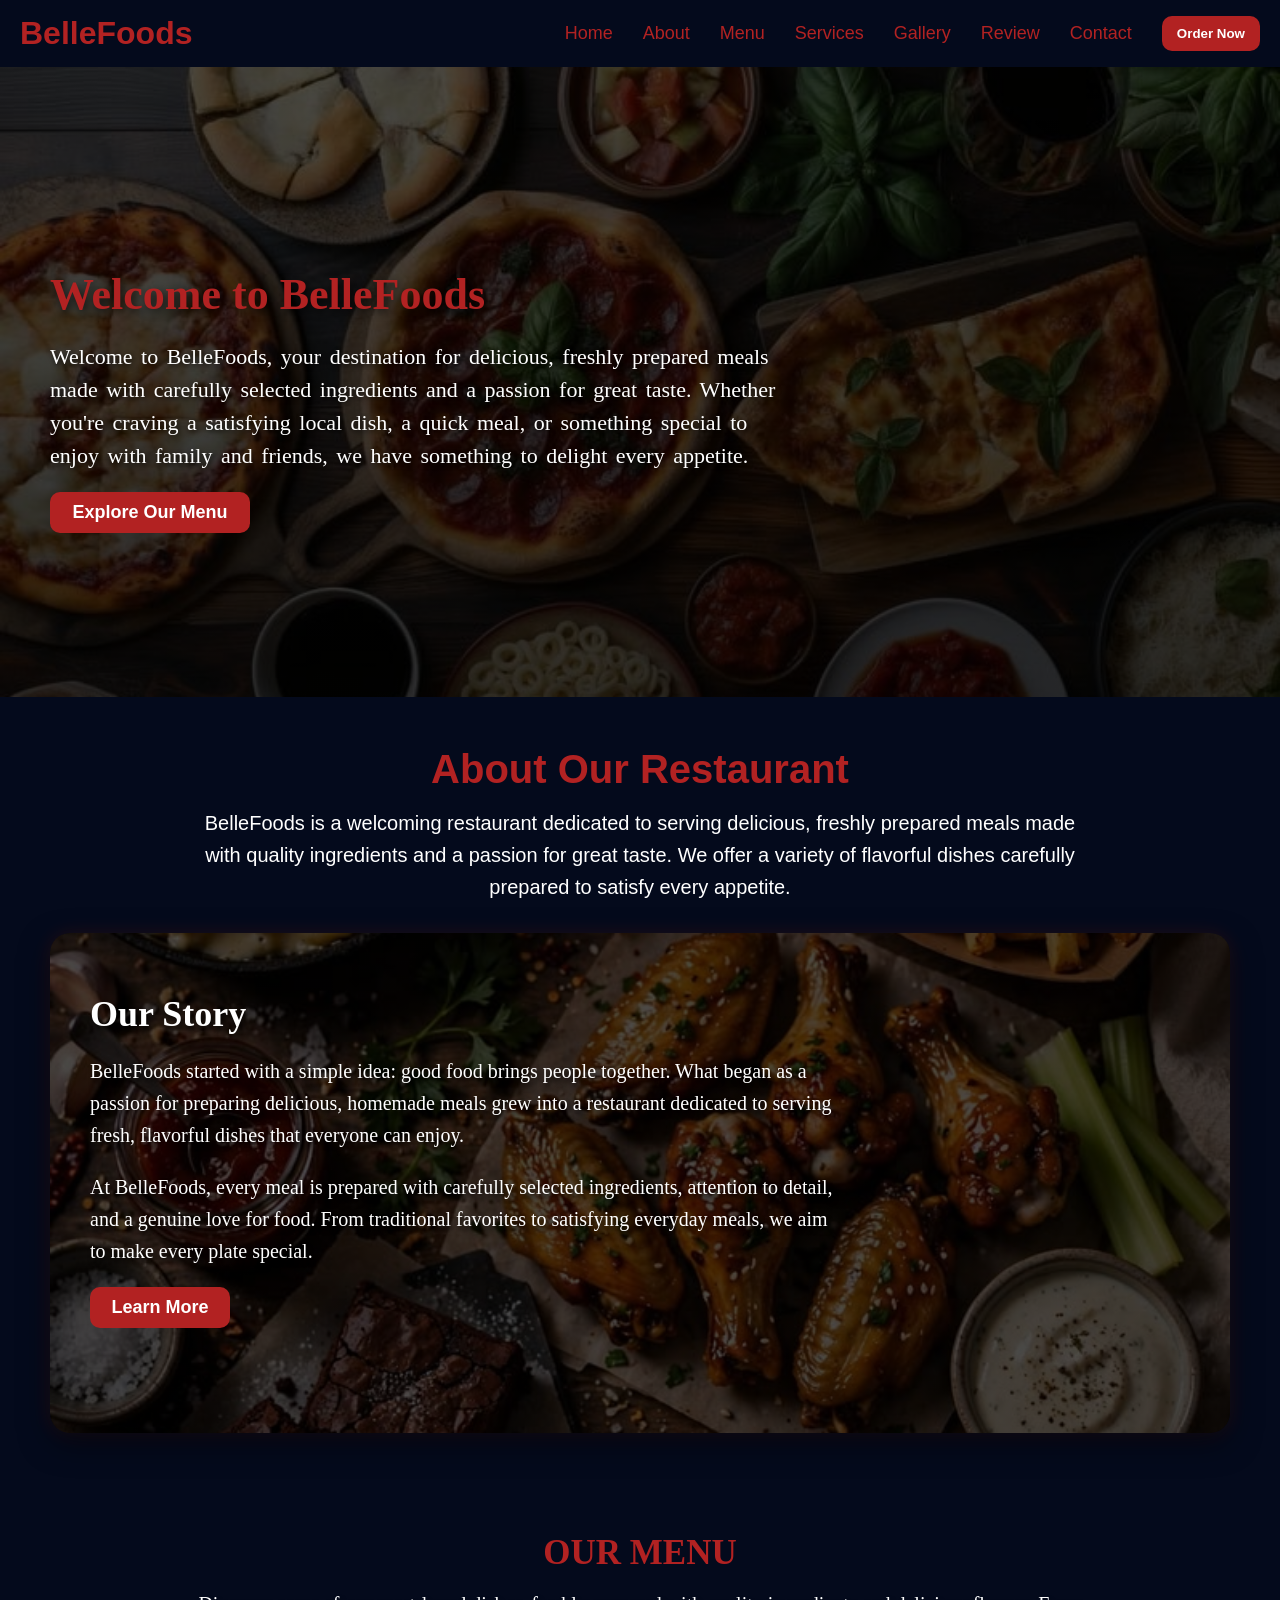
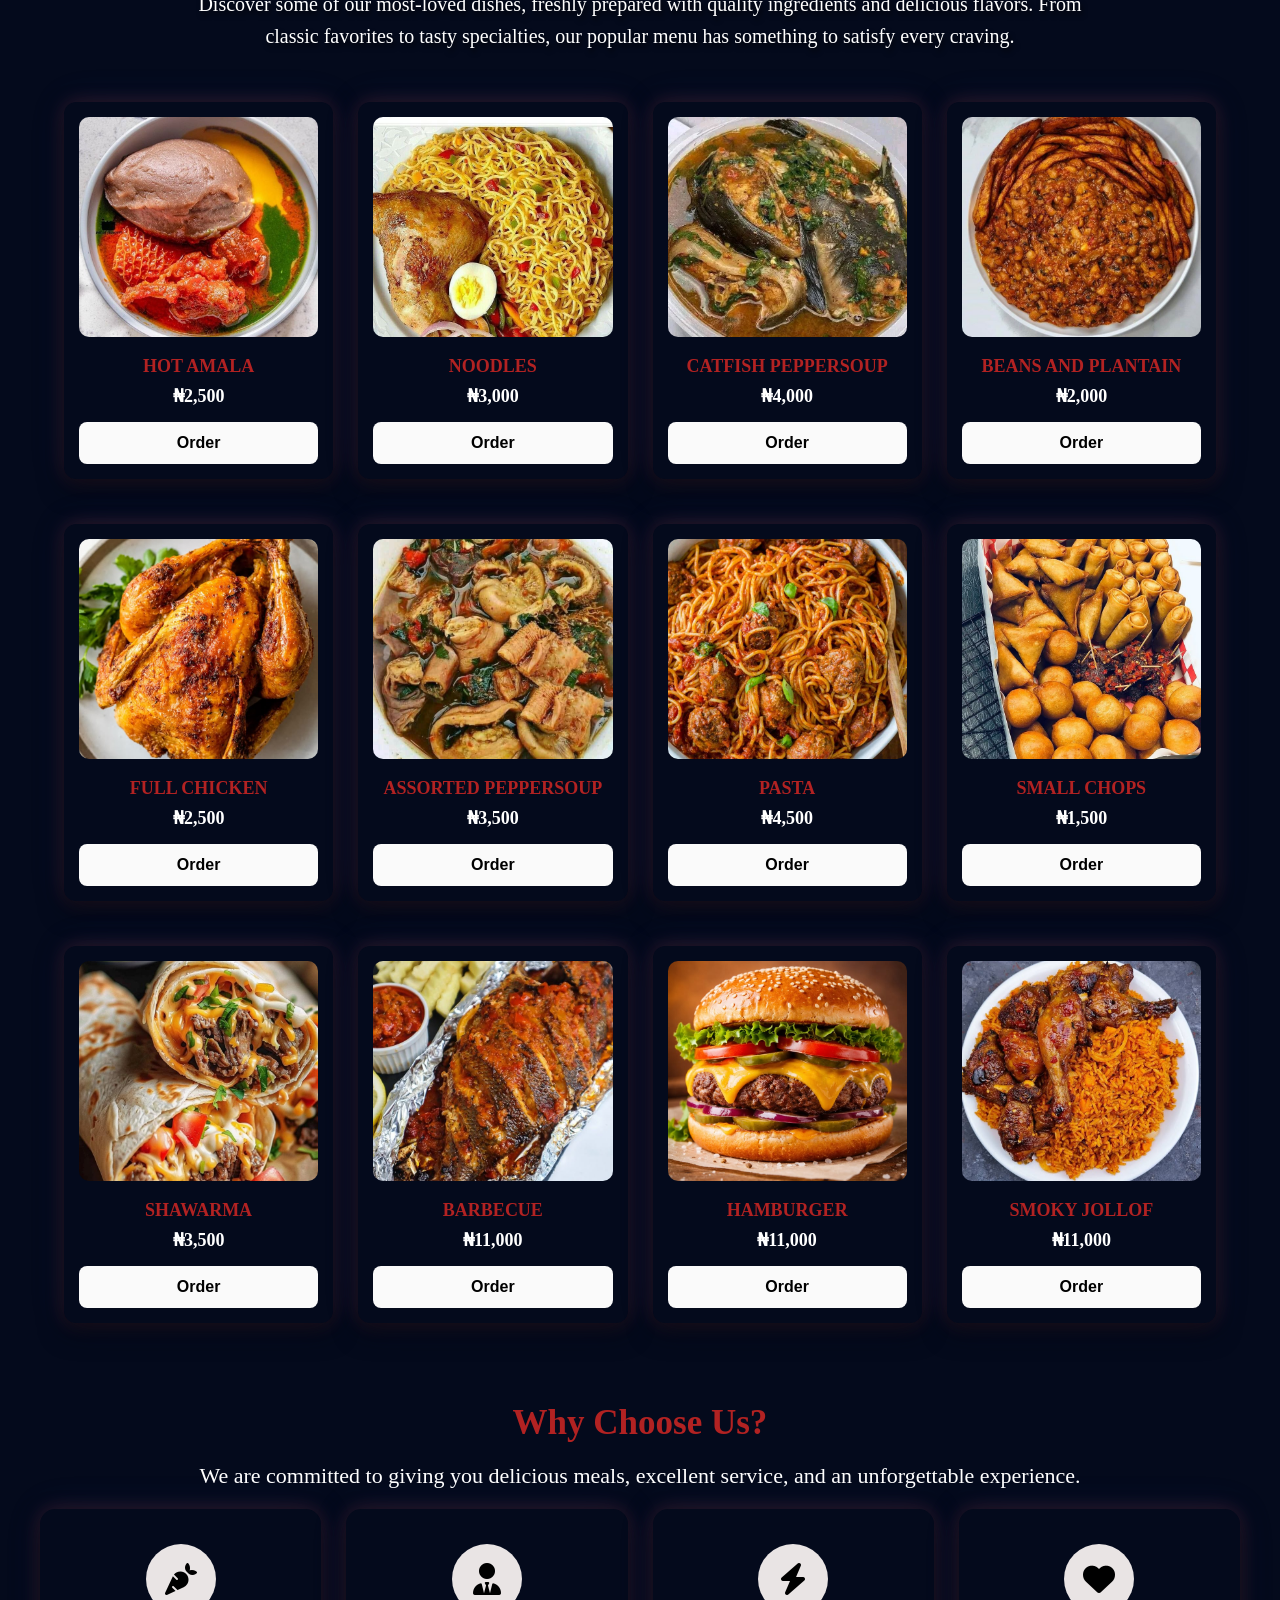
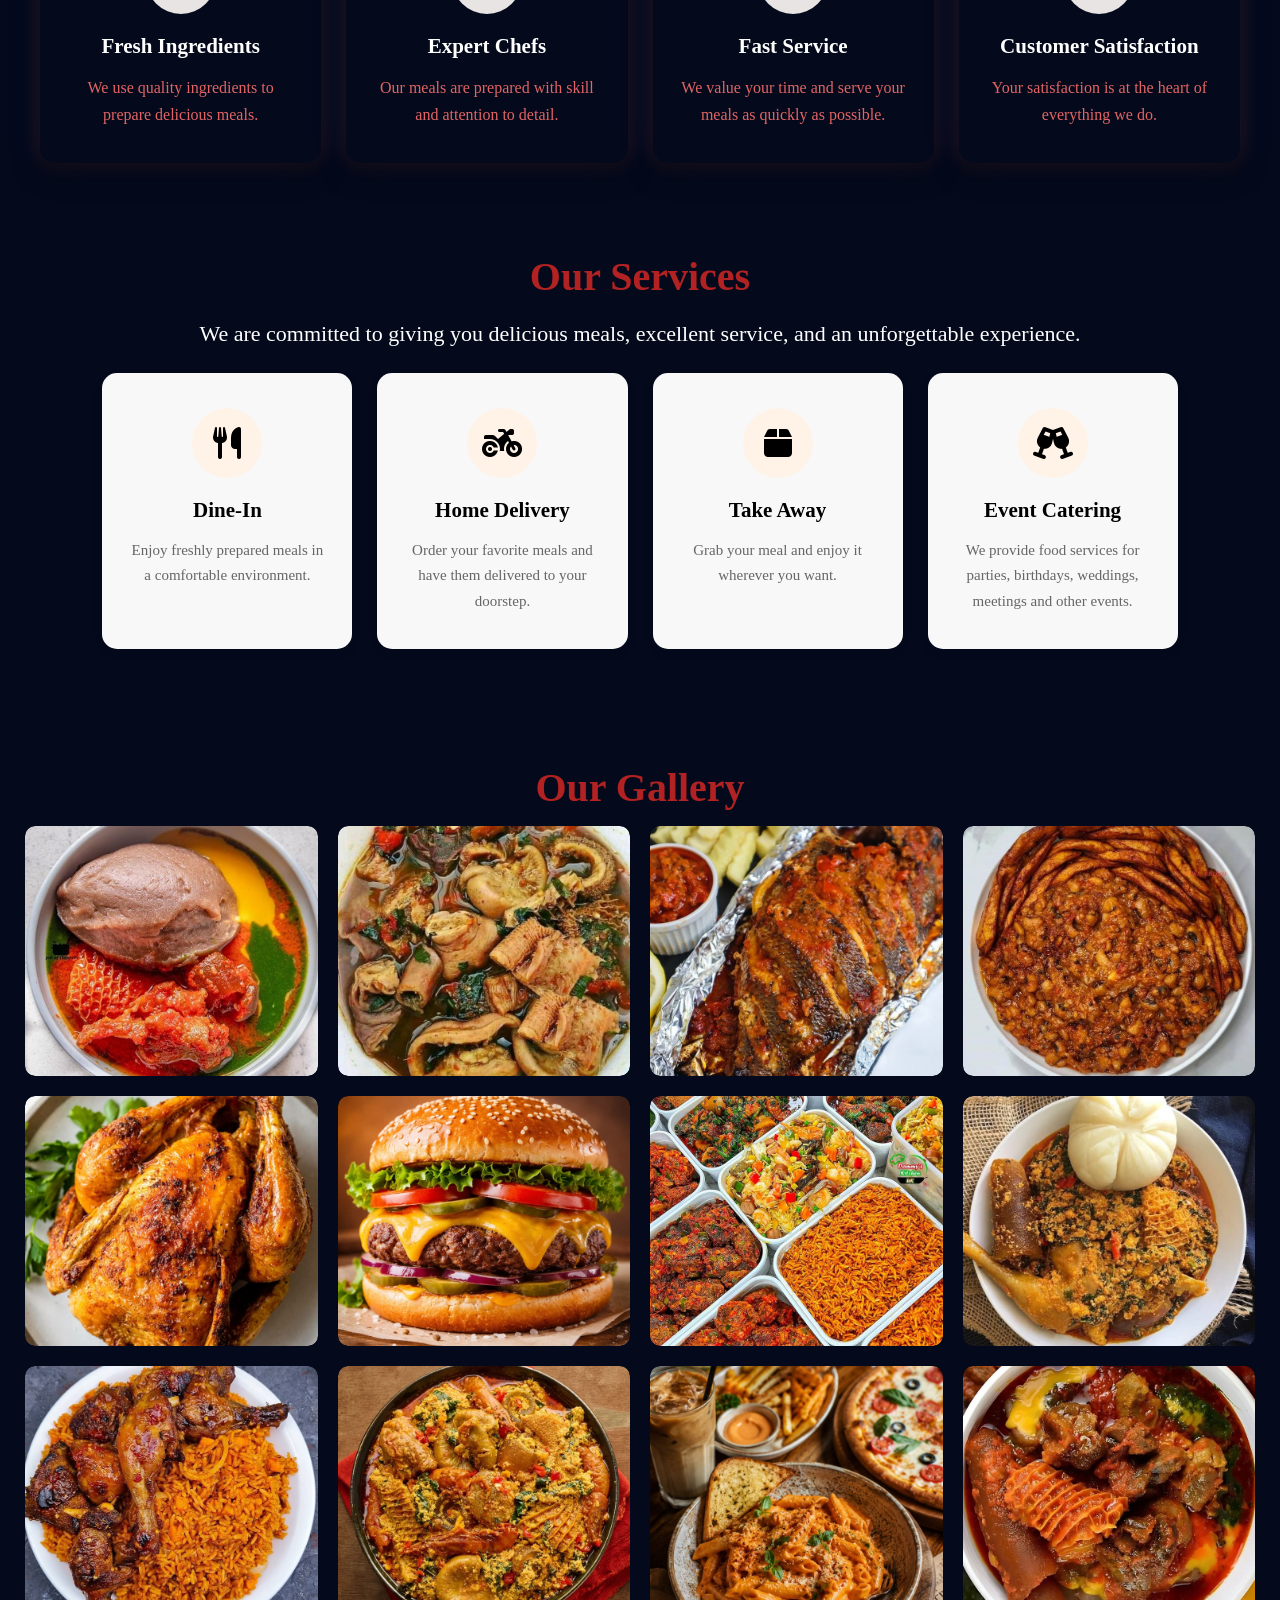
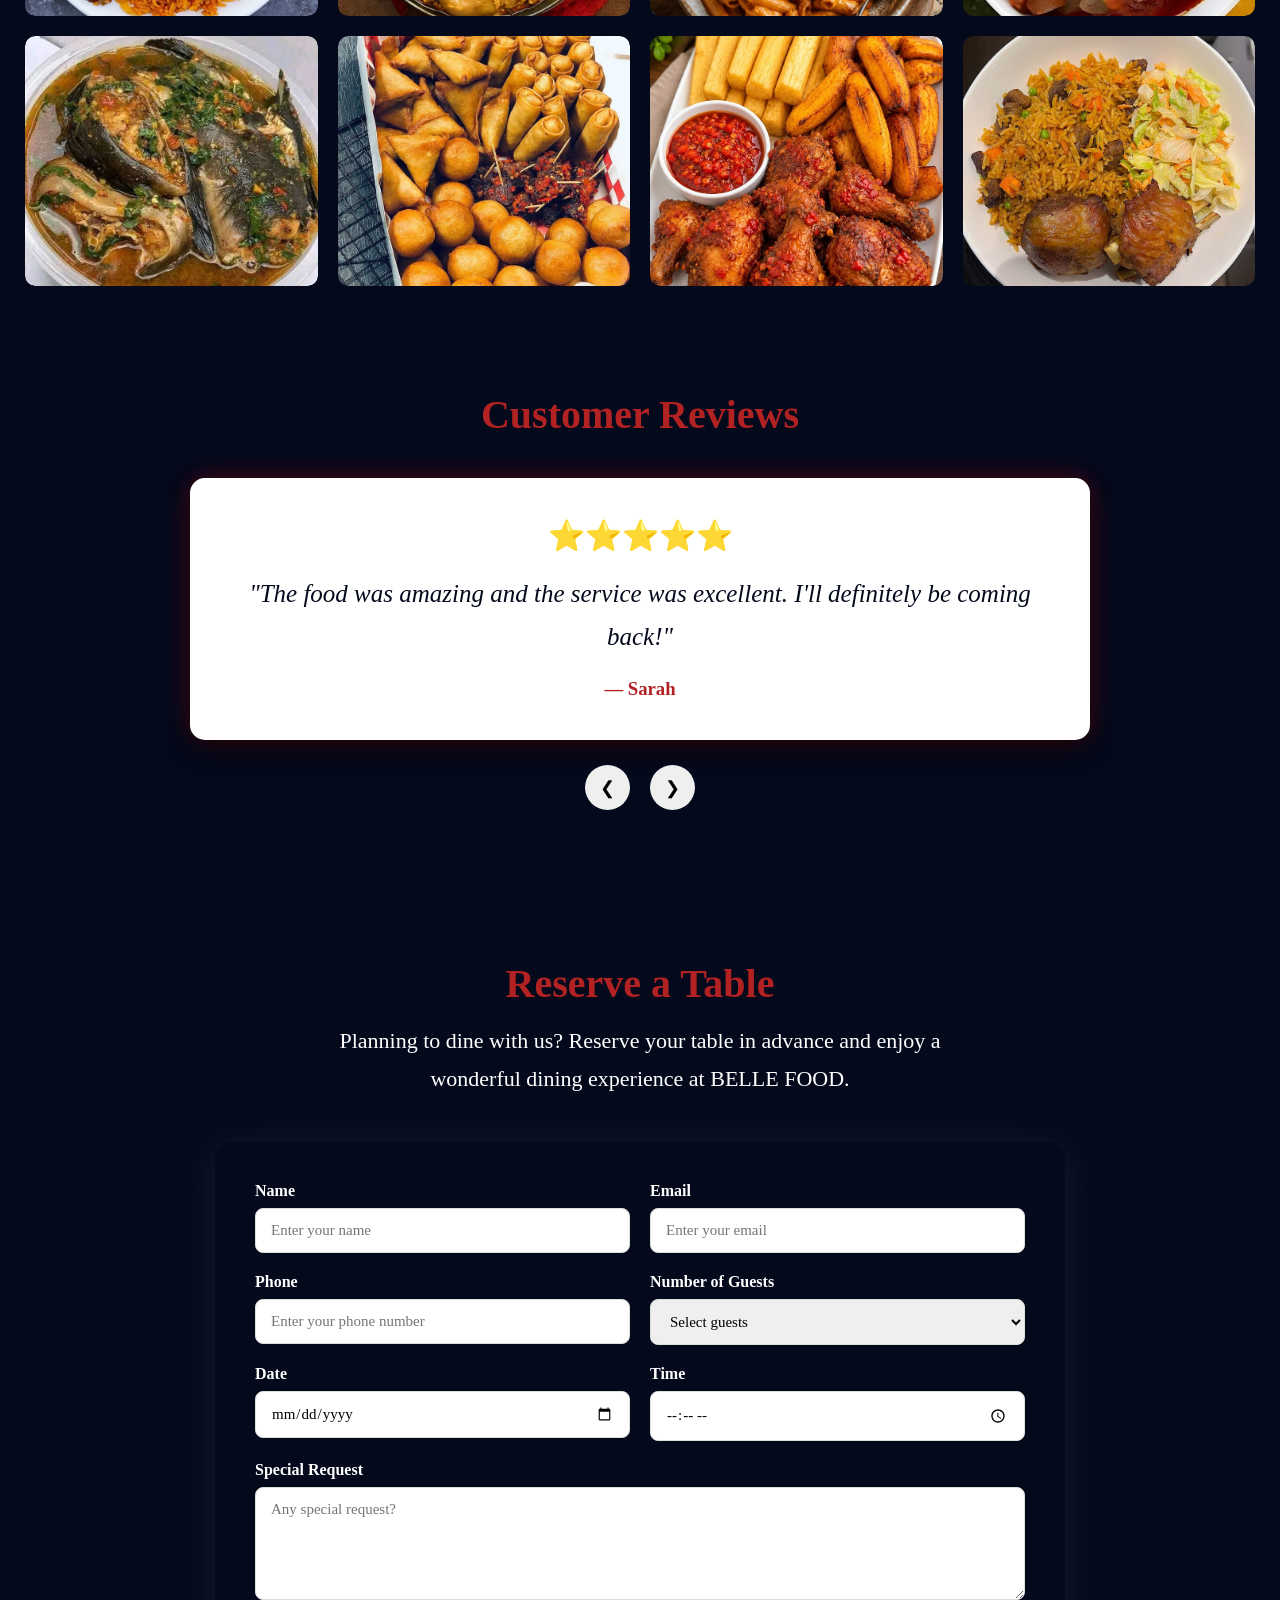
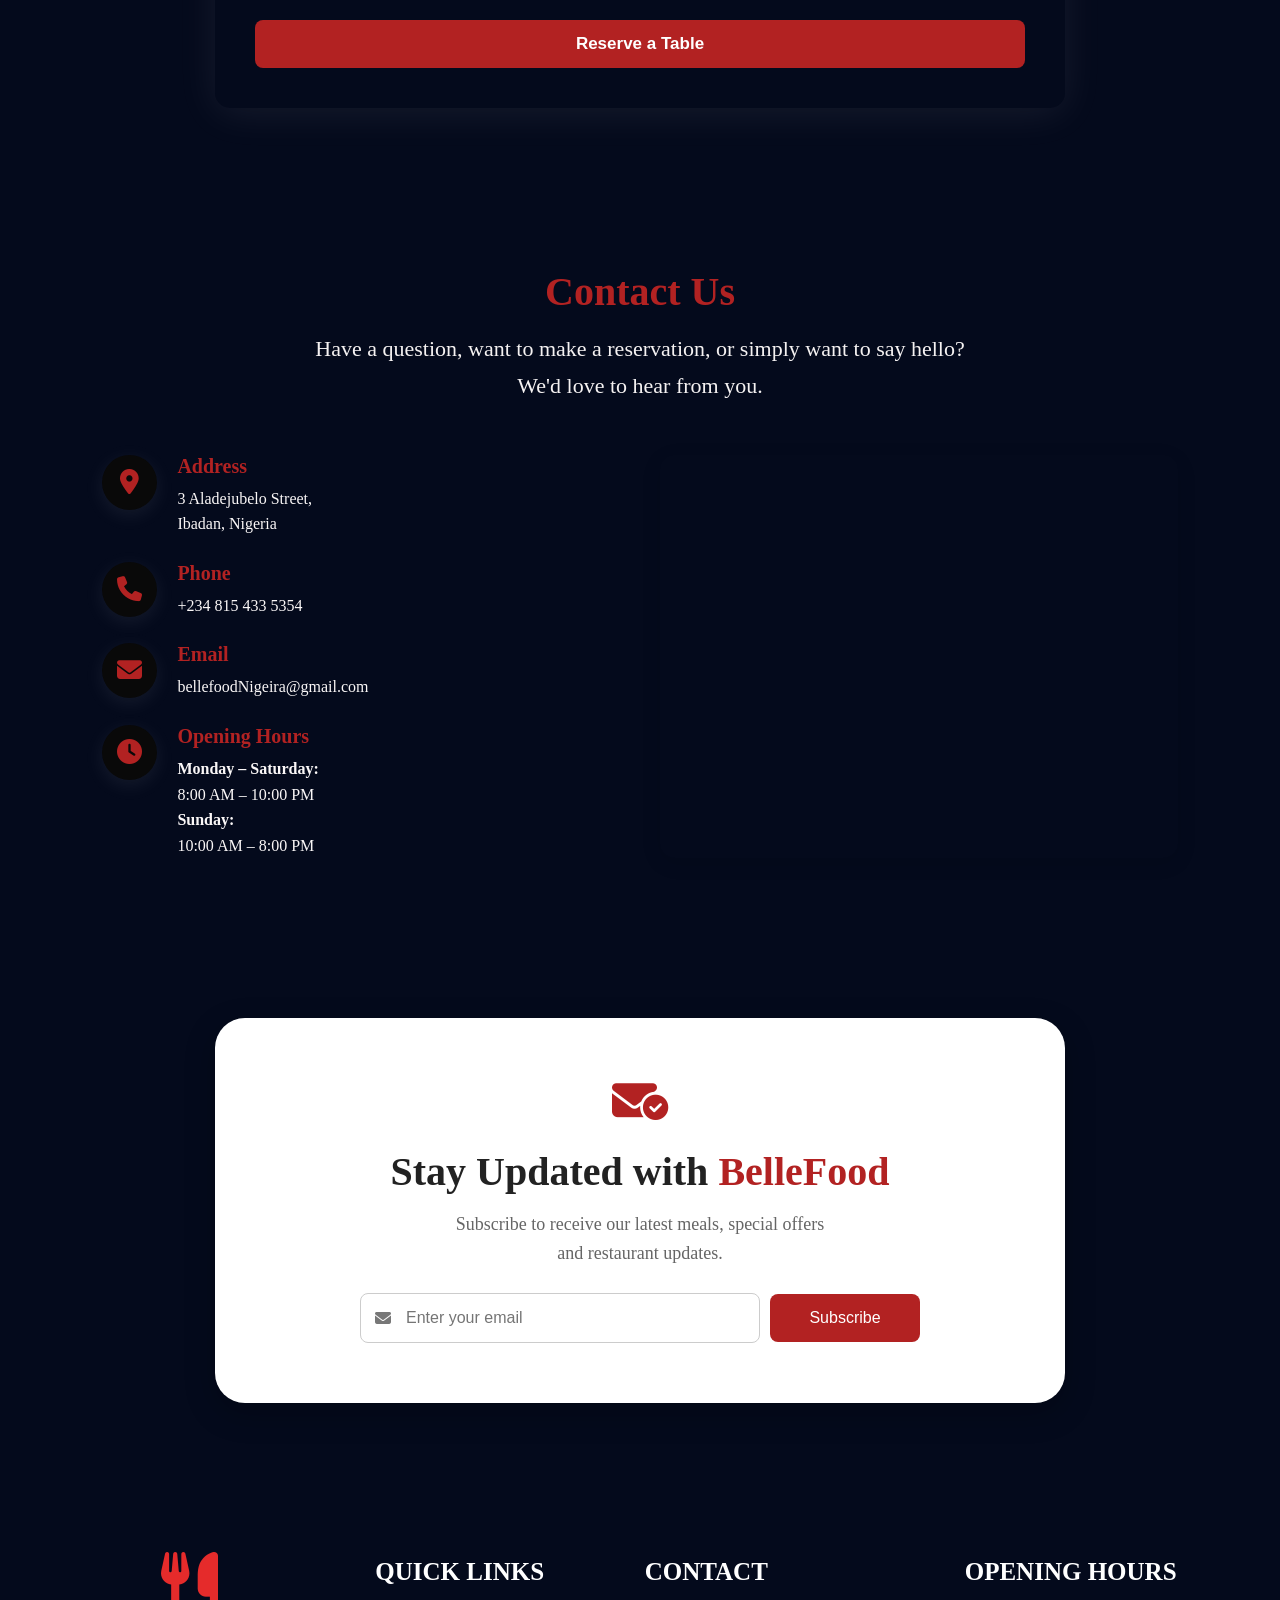
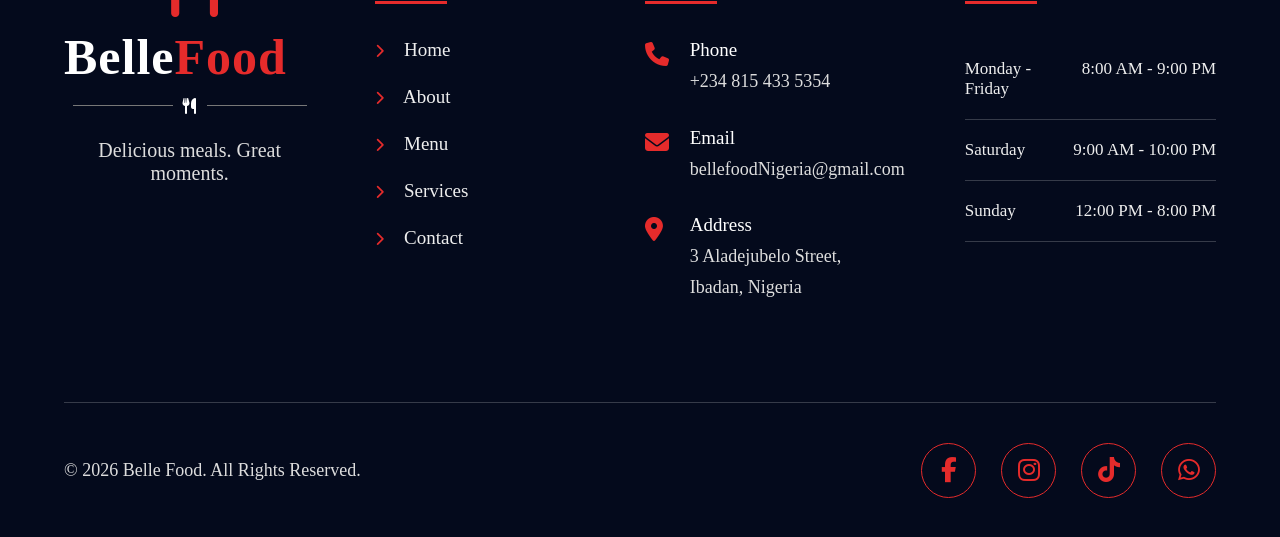
==== commit a194d623: "update website" ====
--- a/index.html
+++ b/index.html
@@ -405,7 +405,7 @@
             </div>
 
             <h2>
-                BELLE <span>FOOD</span>
+                Belle<span>Food</span>
             </h2>
 
             <div class="logo-line">
--- a/food.css
+++ b/food.css
@@ -1630,7 +1630,7 @@
 .footer-about h2 {
     font-family: Georgia, serif;
 
-    font-size: 35px;
+    font-size: 50px;
 
     margin: 0;
 
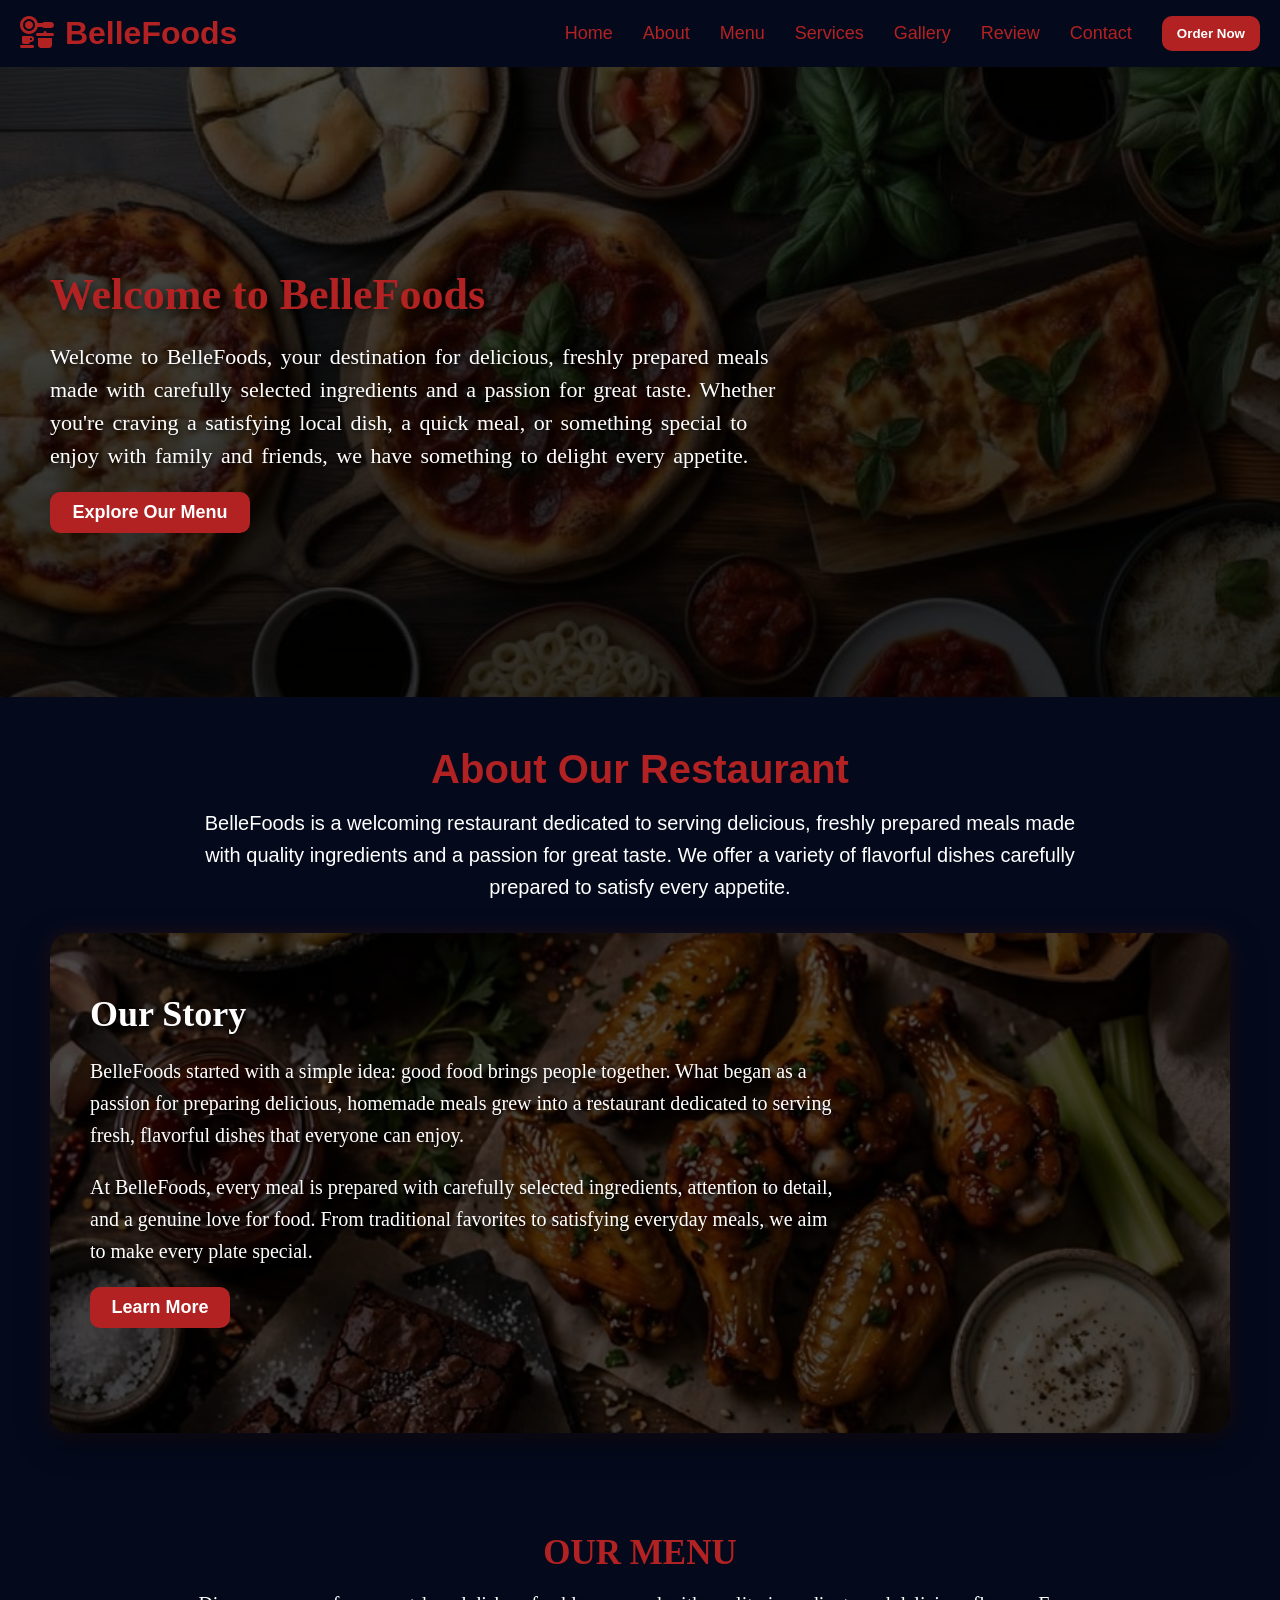
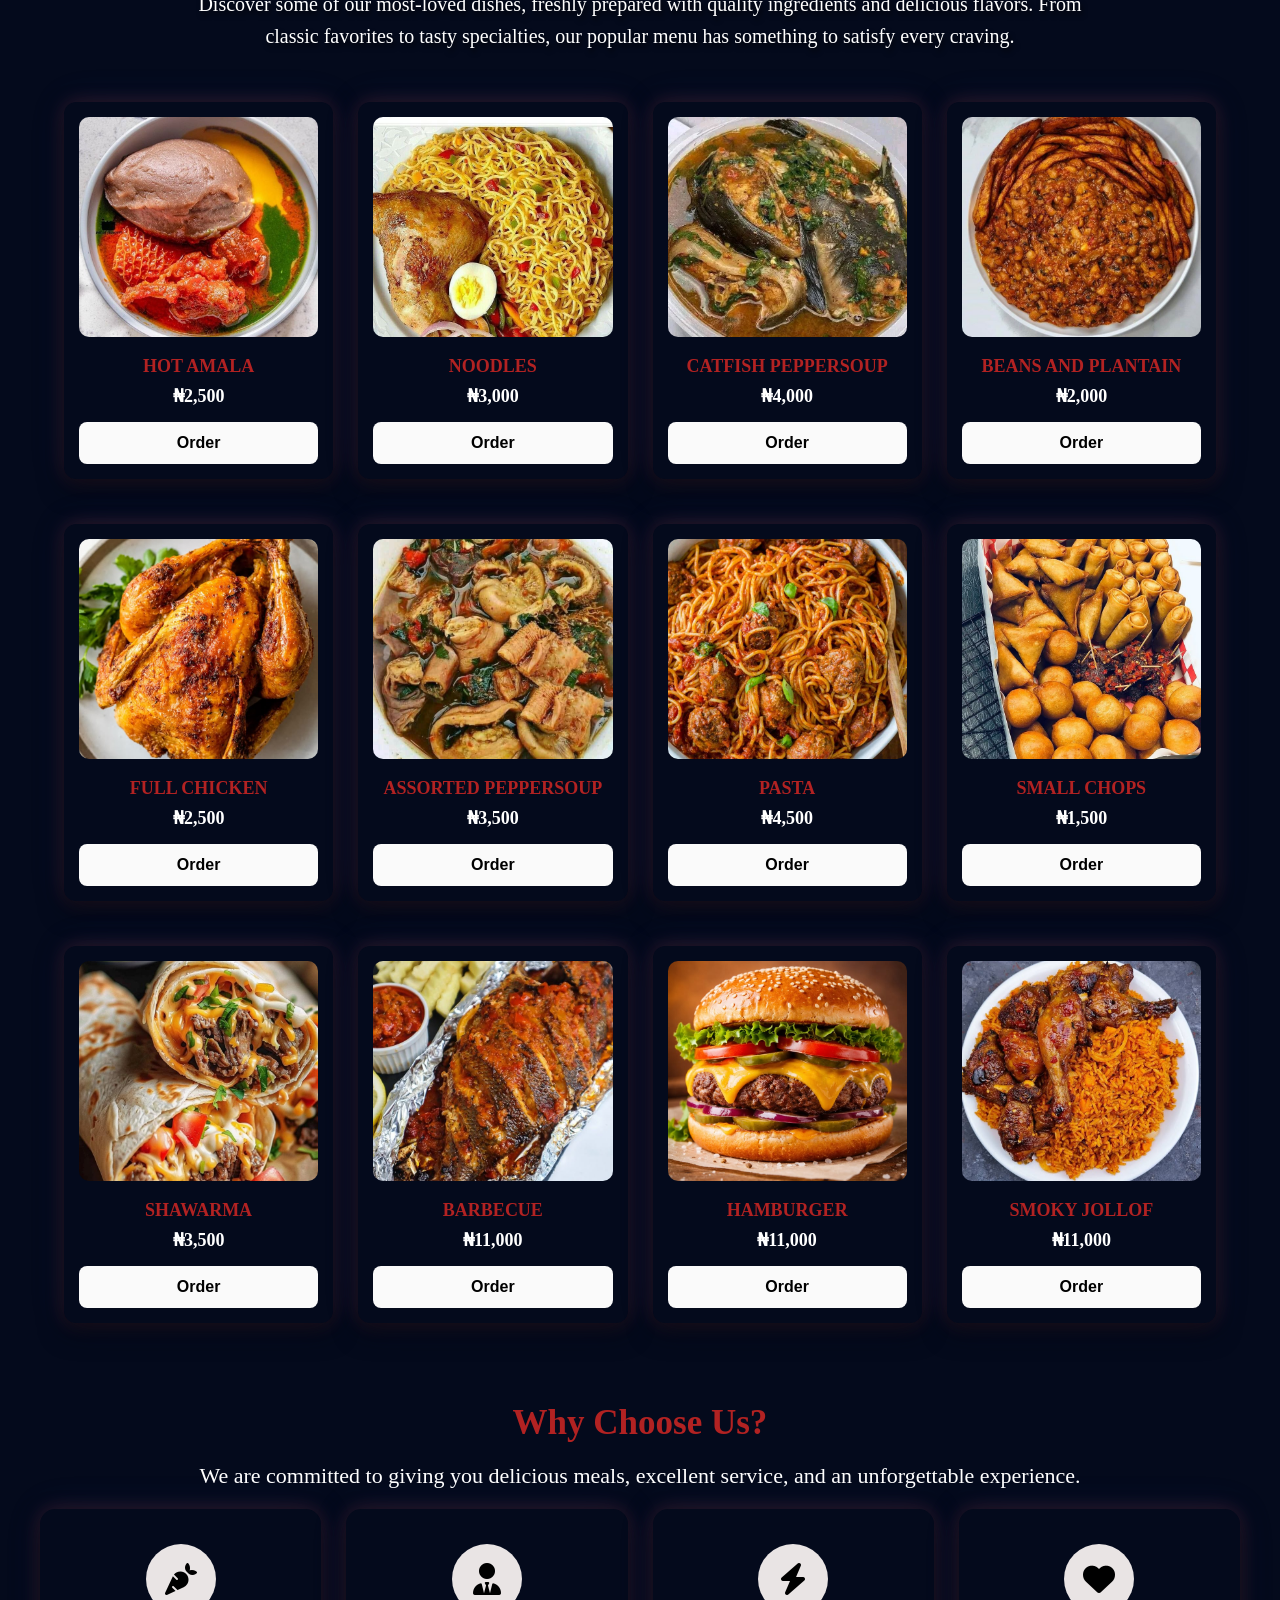
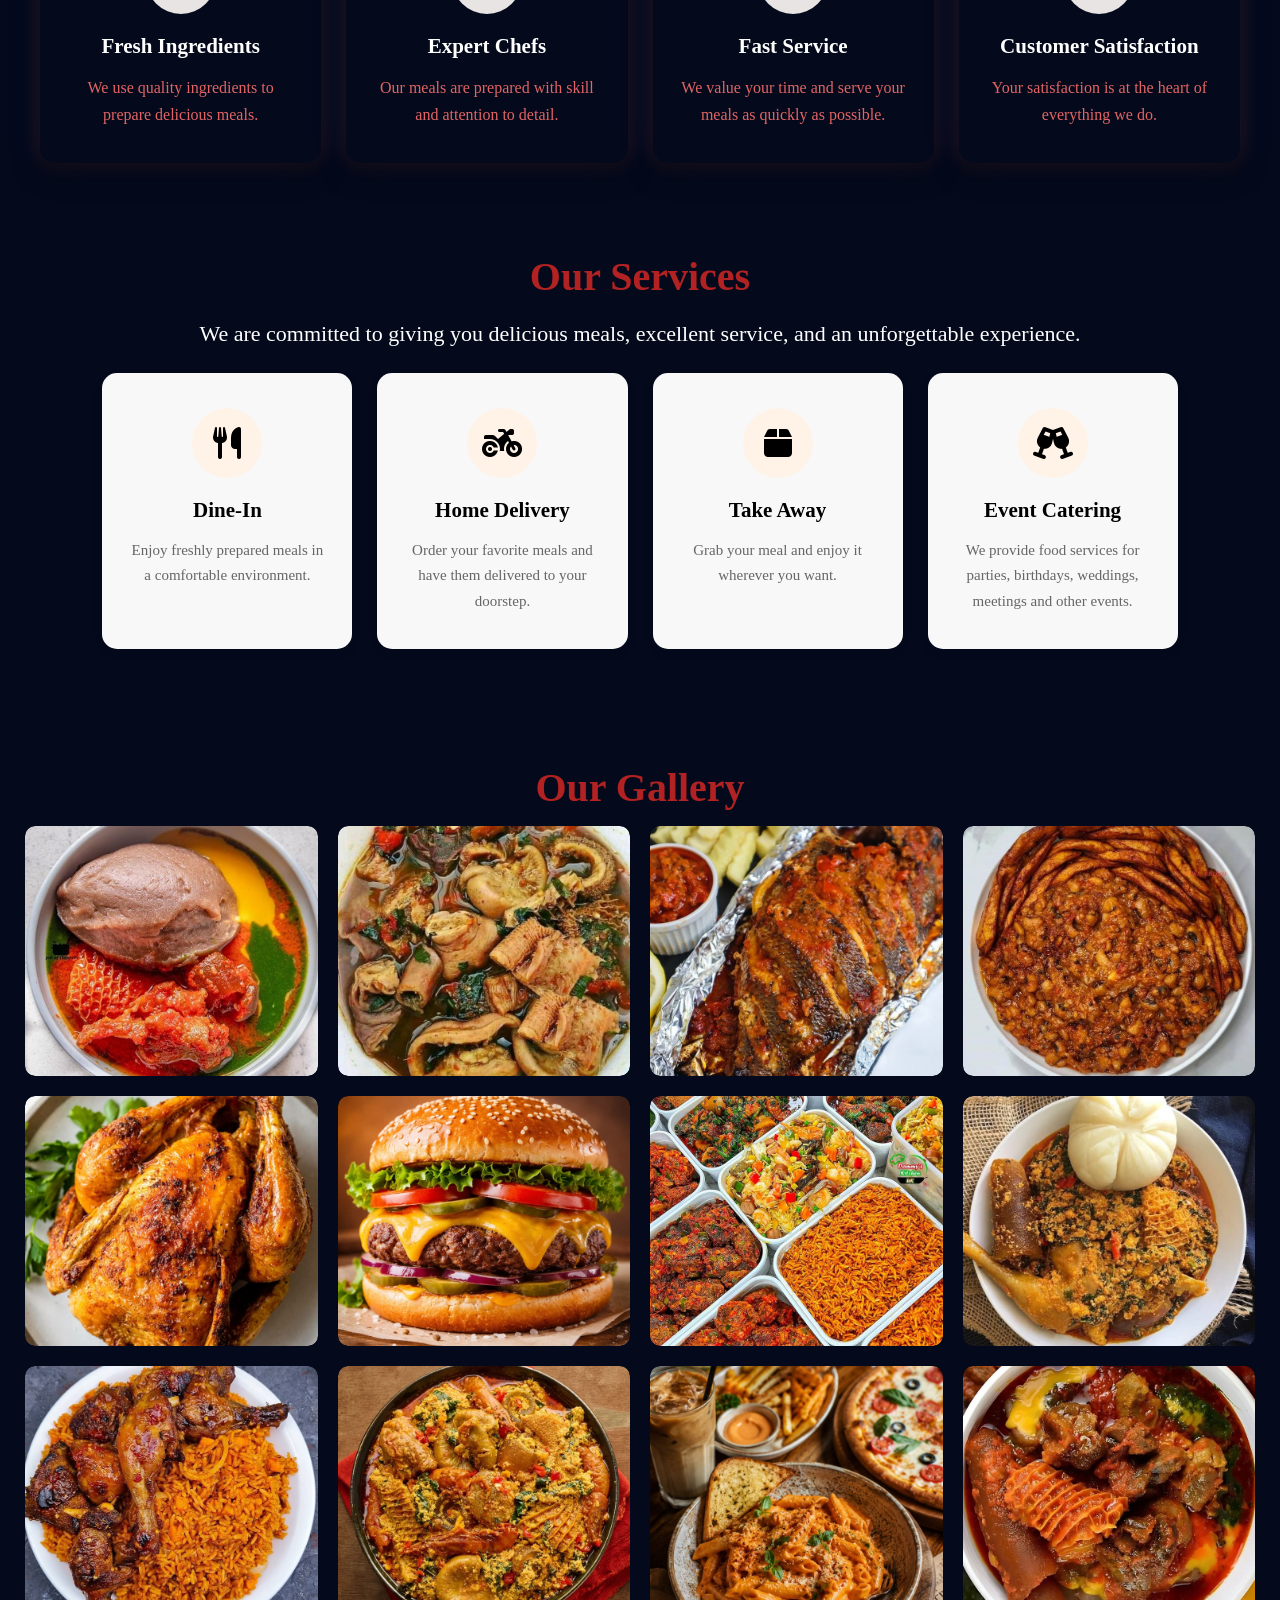
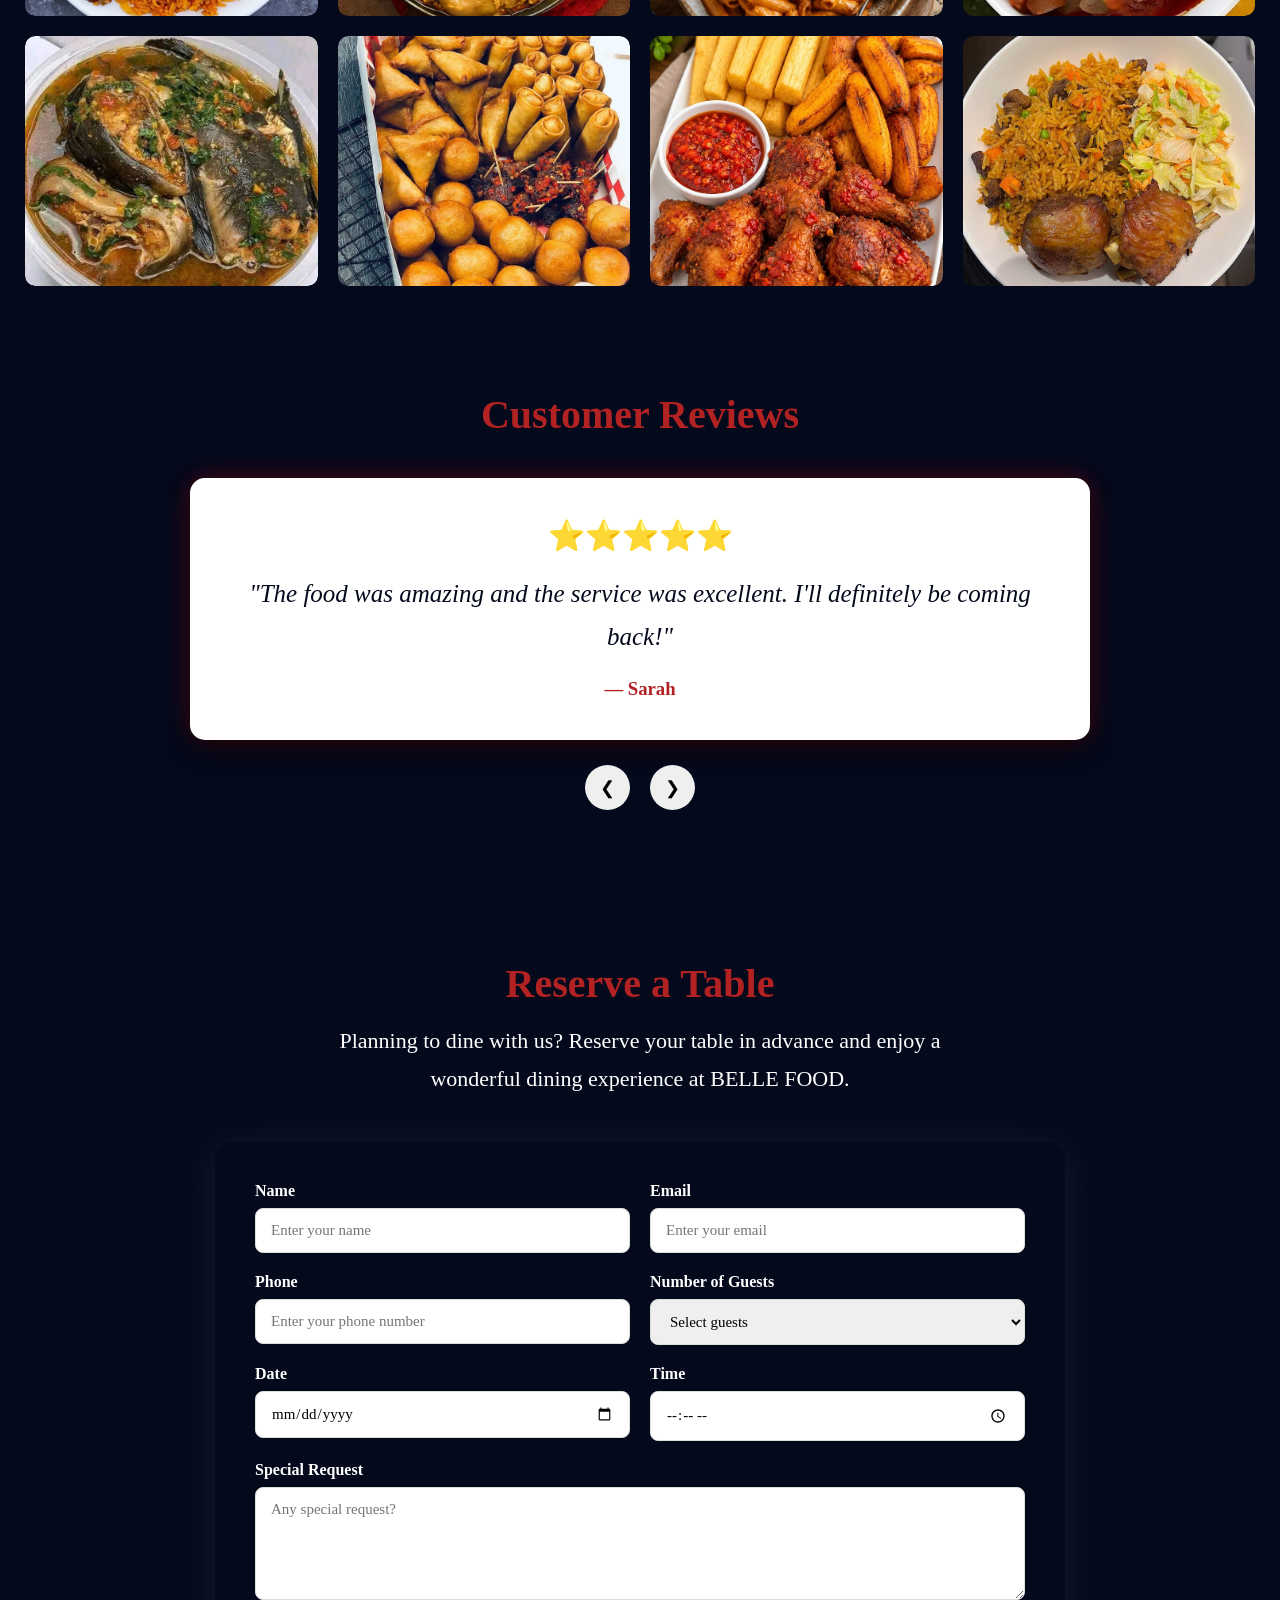
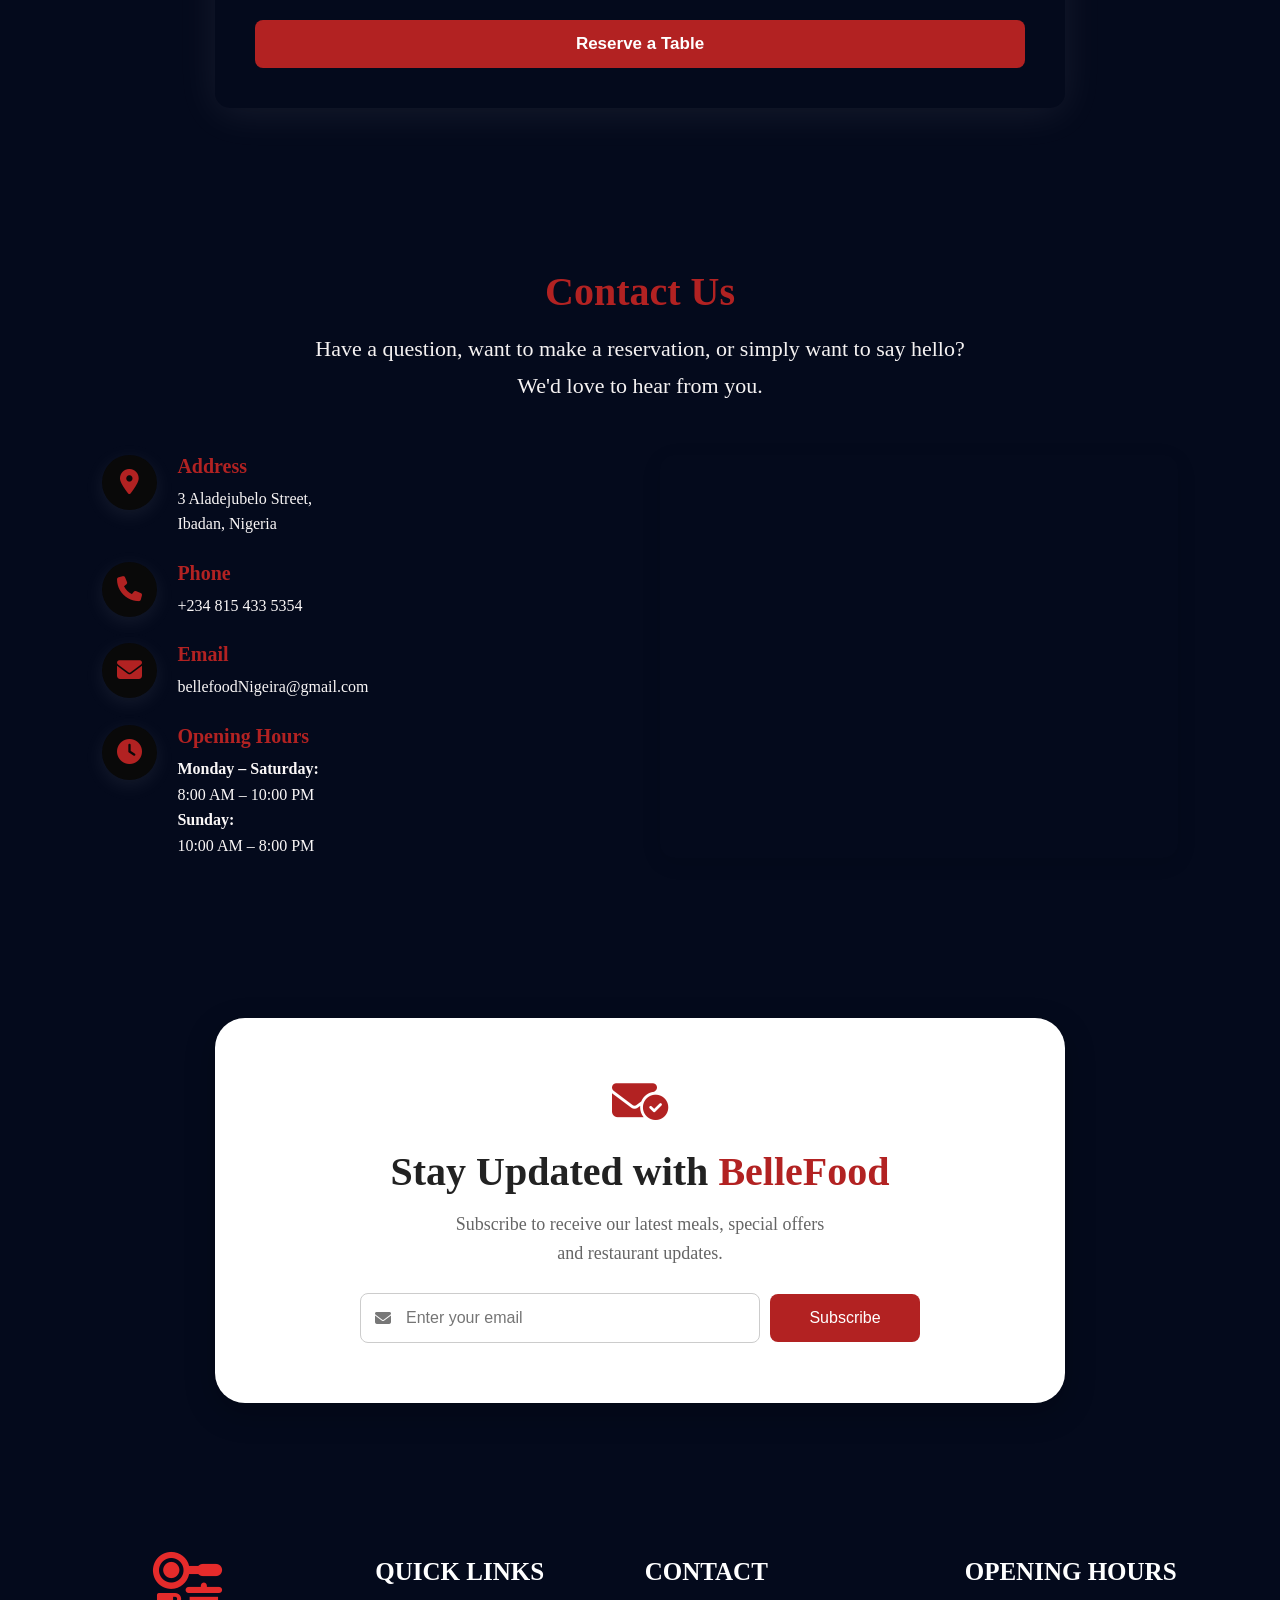
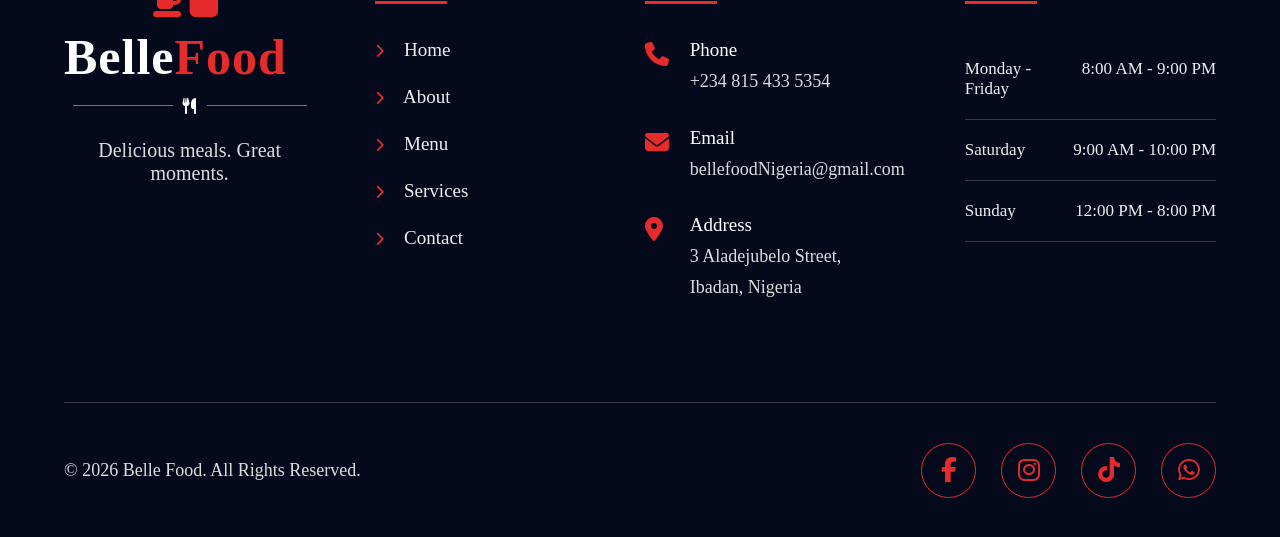
==== commit 9c88217c: "update website" ====
--- a/index.html
+++ b/index.html
@@ -10,7 +10,7 @@
 </head>
 <body id="home">
     <div class="nav-container">
-        <h1>BelleFoods</h1>
+        <h1><i class="fa-solid fa-kitchen-set"></i> BelleFoods</h1>
         <div class="menu-toggle">
             <i class="fa-solid fa-bars"></i>
         </div>
@@ -401,7 +401,7 @@
         <div class="footer-about">
 
             <div class="chef-logo">
-                <i class="fa-solid fa-utensils"></i>
+                <i class="fa-solid fa-kitchen-set"></i>
             </div>
 
             <h2>
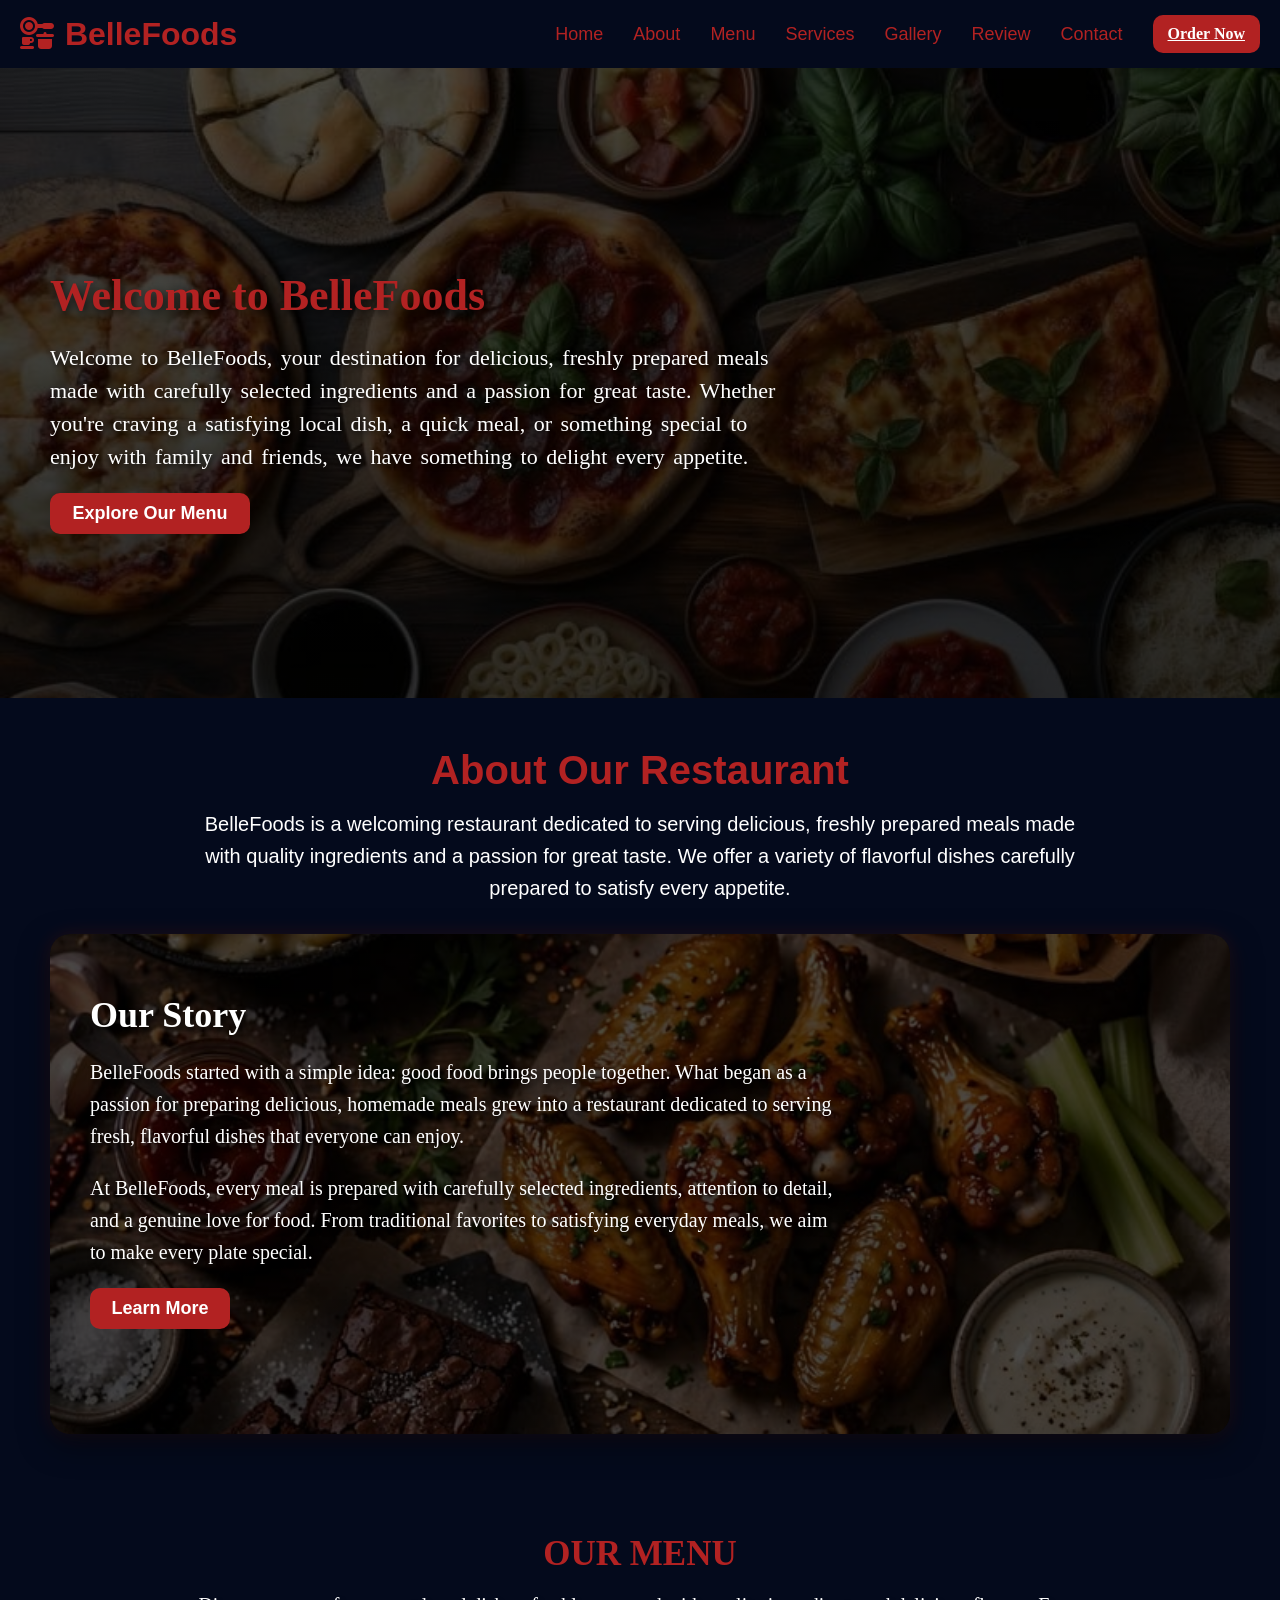
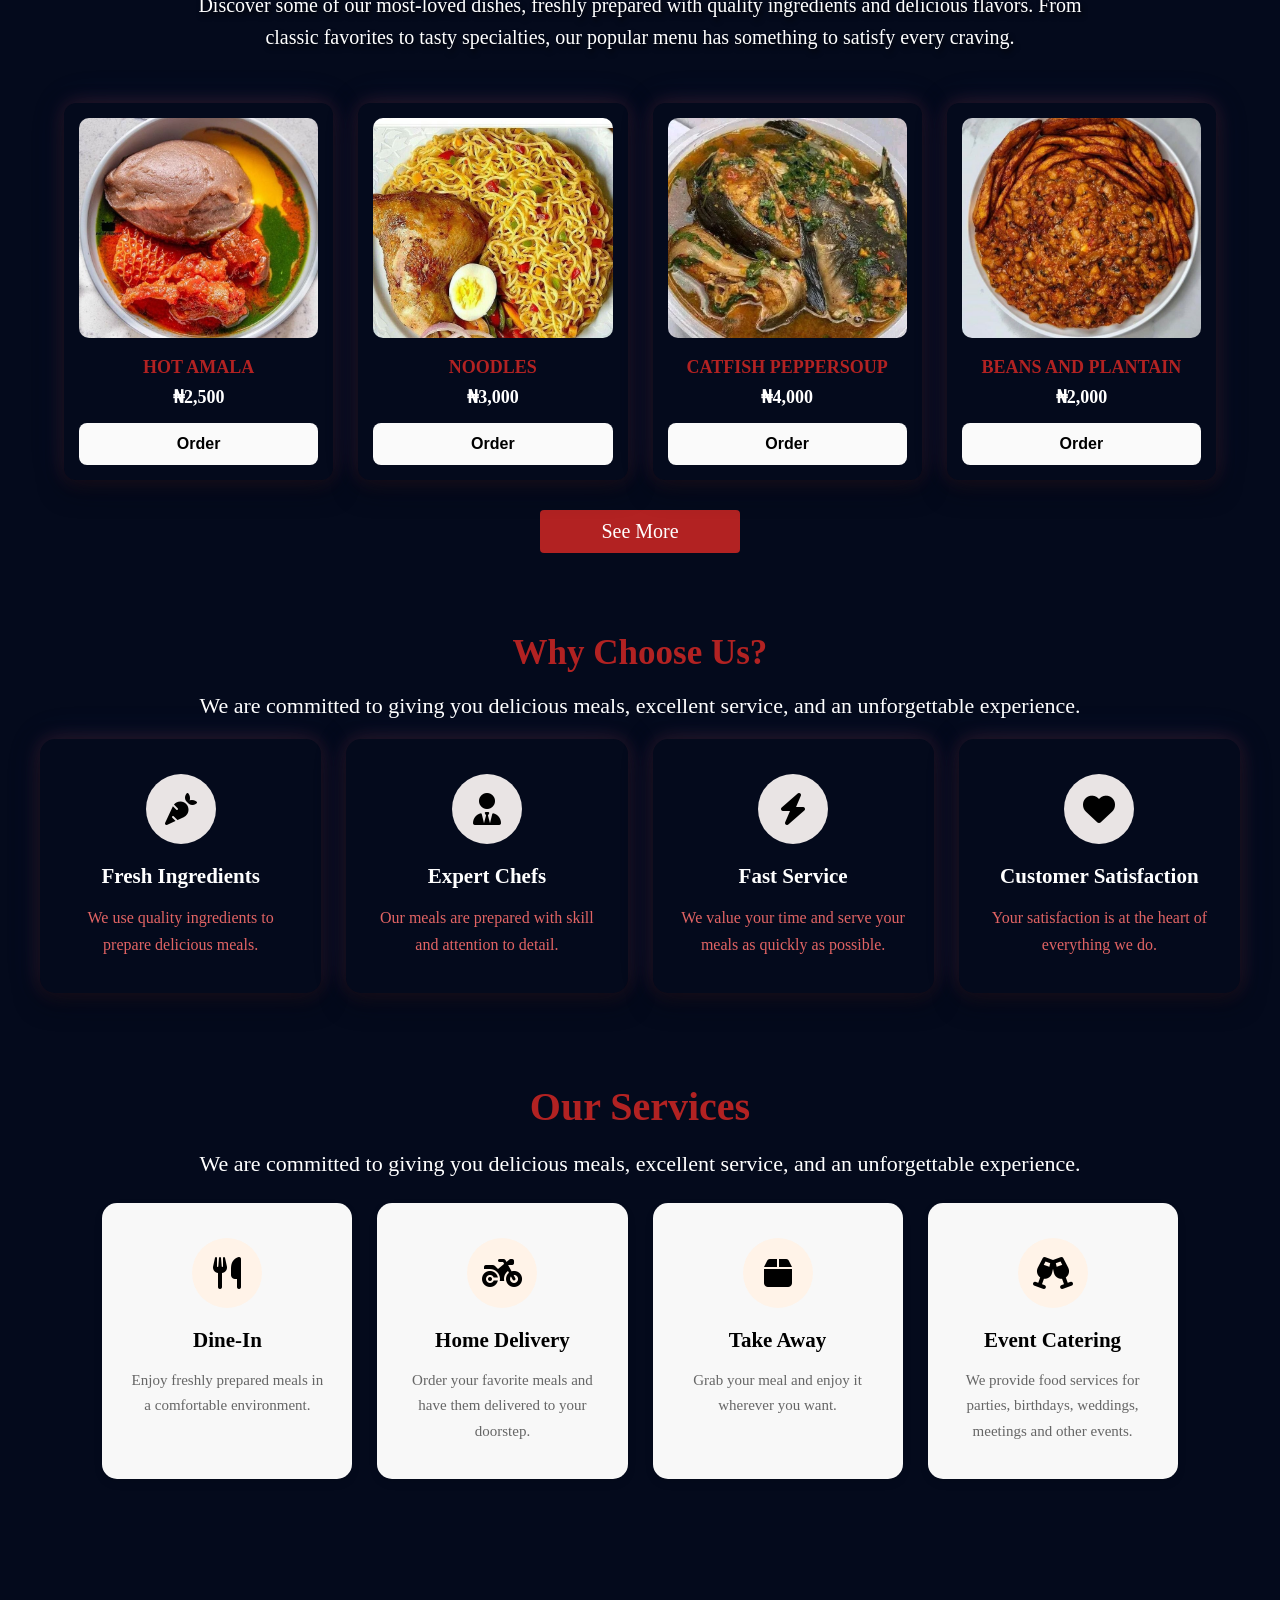
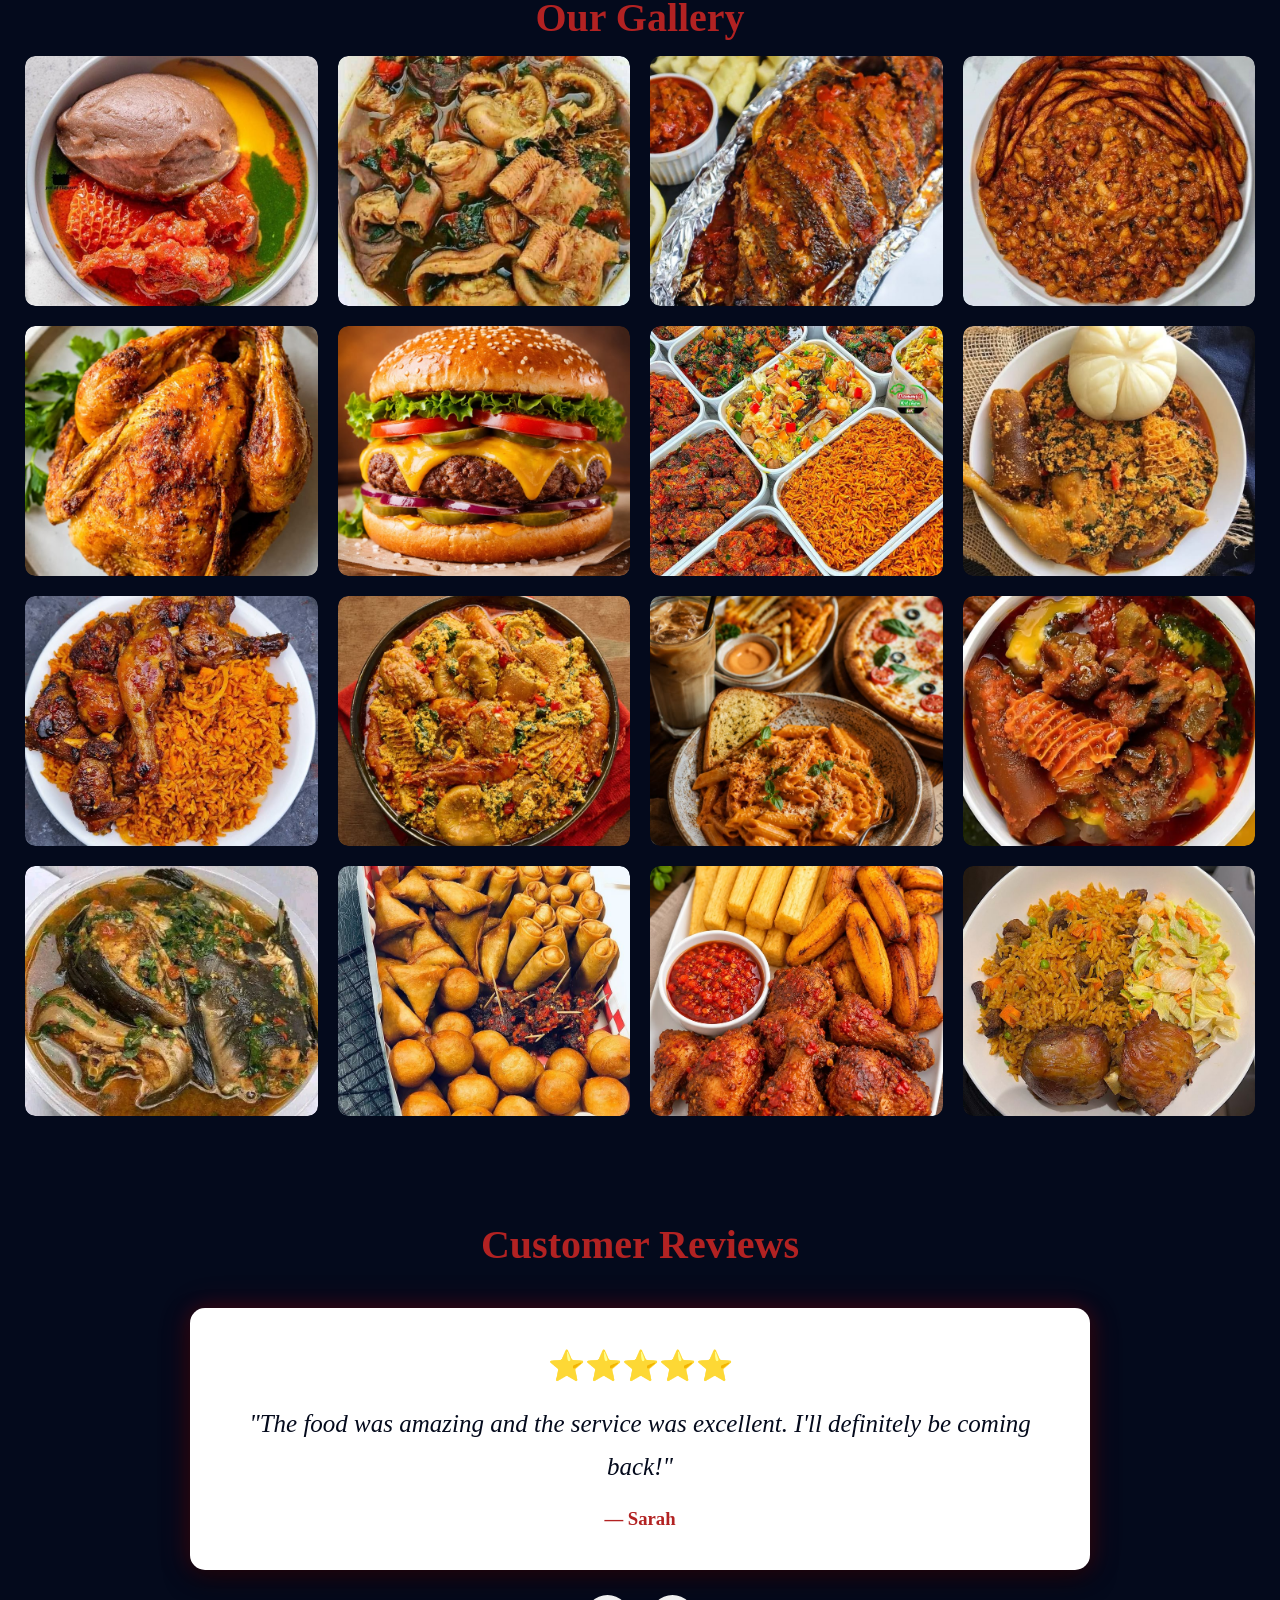
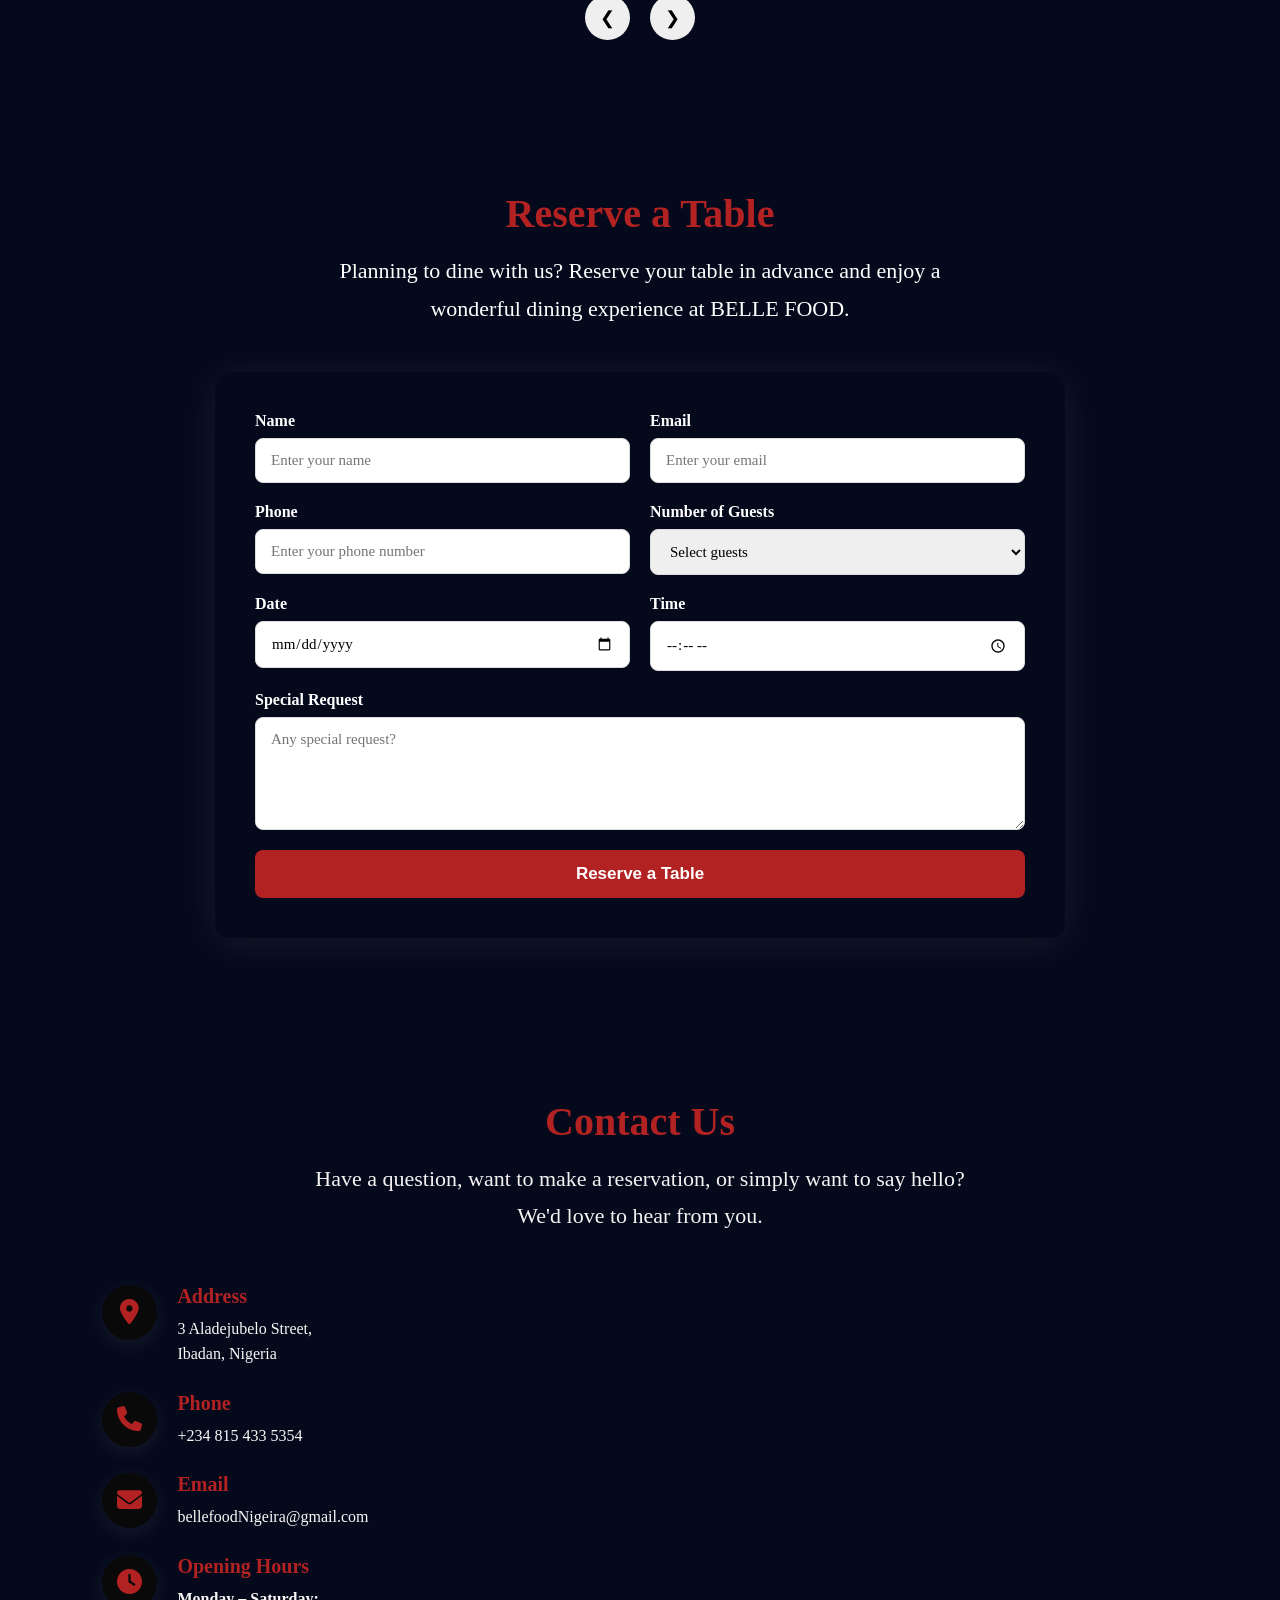
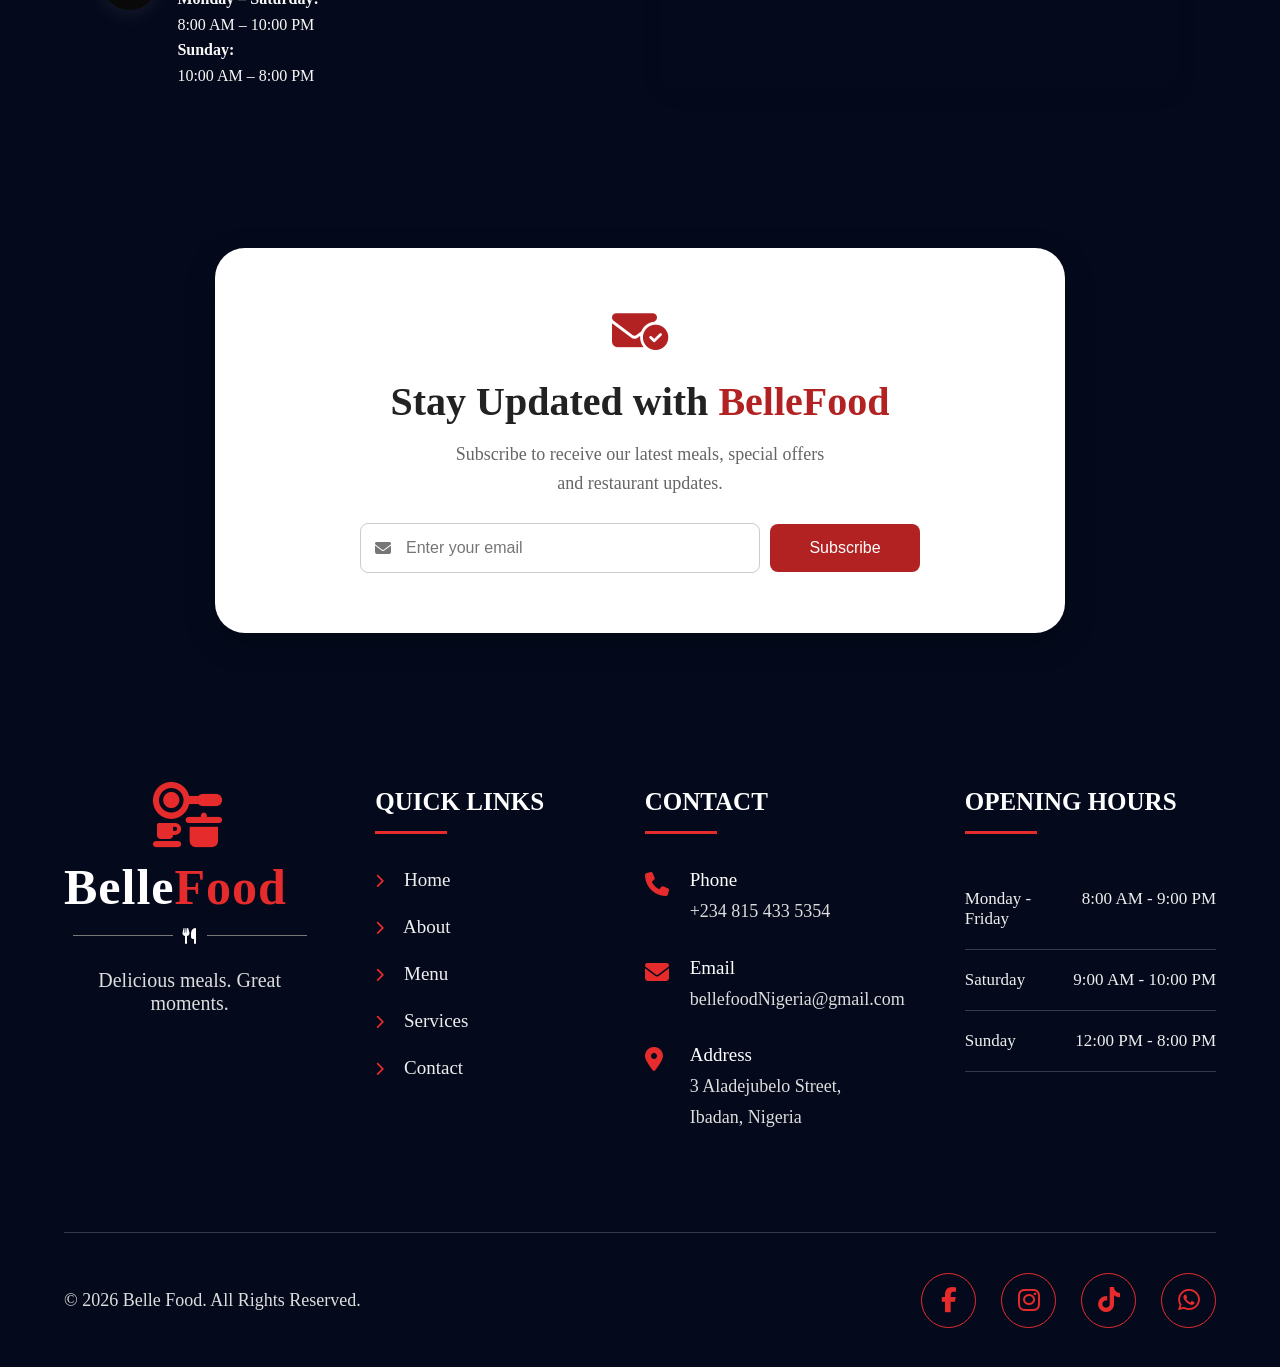
==== commit f3aa2409: "update website" ====
--- a/index.html
+++ b/index.html
@@ -5,6 +5,7 @@
     <meta name="viewport" content="width=device-width, initial-scale=1.0">
     <title>BELLE FOOD</title>
     <link rel="stylesheet" href="food.css">
+<link rel="stylesheet" href="cart.css">
     <link rel="stylesheet" href="https://cdnjs.cloudflare.com/ajax/libs/font-awesome/6.7.2/css/all.min.css">
     <link rel="stylesheet" href="https://unpkg.com/aos@2.3.4/dist/aos.css">
 </head>
@@ -22,7 +23,10 @@
             <li><a href="#gallery">Gallery</a></li>
             <li><a href="#review">Review</a></li>
             <li><a href="#contact">Contact</a></li>
-            <button class="btn">Order Now</button>
+            <a href="menu.html" class="btn order-btn-link">
+    Order Now
+    <span id="cartCount" class="cart-count">0</span>
+</a>
         </ul>
     </div>
     <div class="hero">
@@ -67,6 +71,7 @@
             <p>Discover some of our most-loved dishes, freshly prepared with quality ingredients and delicious flavors. From classic favorites to tasty specialties, our popular menu has something to satisfy every craving.</p>
             <div id="menuList">
             </div>
+             <a href="menu.html" class="btn-see-more">See More</a>
          </div>
     </section>
     <section id="whychooseus">
@@ -79,6 +84,7 @@
            <div id="whyContainer">
    
            </div>
+          
         </div>
     </section>
      <section id="services">
@@ -592,6 +598,7 @@
 </footer>
 </body>
 <script src="https://unpkg.com/aos@2.3.1/dist/aos.js"></script>
+<script src="cart.js"></script>
 <script src="food.js"></script>
 
 <script>
--- a/food.css
+++ b/food.css
@@ -541,7 +541,22 @@
     text-shadow:
         2px 4px 5px rgba(0, 0, 0, 0.8);
 }
-
+.menu .btn-see-more {
+    display: inline-block;
+    background-color: firebrick;
+    padding: 10px;
+    text-align: center;
+    color: white;
+    text-decoration: none;
+    border-radius: 4px;
+    margin-top: 30px;
+    width: 200px;
+    font-size: 20px;
+}
+
+.menu .btn-see-more:hover {
+    background-color: darkred;
+}
 
 /* MENU GRID */
 
@@ -787,6 +802,7 @@
     color: #e26464;
     line-height: 1.7;
 }
+
 
 @media (max-width: 900px) {
     #whyContainer {
@@ -2012,4 +2028,6 @@
         font-size: 20px;
     }
 
-}+}
+
+
--- a/cart.css
+++ b/cart.css
@@ -0,0 +1,144 @@
+/* =========================
+   NAV "ORDER NOW" BADGE
+========================= */
+
+.order-btn-link {
+    position: relative;
+}
+
+.cart-count {
+    position: absolute;
+    top: -10px;
+    right: -12px;
+
+    width: 18px;
+    height: 18px;
+
+    background: white;
+    color: firebrick;
+
+    border-radius: 50%;
+
+    font-size: 11px;
+    font-weight: bold;
+
+    align-items: center;
+    justify-content: center;
+
+    display: none;
+}
+
+
+/* =========================
+   TOAST
+========================= */
+
+#cartToast {
+    position: fixed;
+    bottom: 30px;
+    left: 50%;
+
+    transform: translateX(-50%) translateY(20px);
+
+    background: firebrick;
+    color: white;
+
+    padding: 14px 24px;
+
+    border-radius: 8px;
+
+    font-size: 14px;
+
+    opacity: 0;
+    pointer-events: none;
+
+    transition: all 0.3s ease;
+
+    z-index: 3000;
+}
+
+#cartToast.show {
+    opacity: 1;
+    transform: translateX(-50%) translateY(0);
+}
+
+
+/* =========================
+   FLOATING ORDER SUMMARY BAR
+========================= */
+
+#miniCartBar {
+    position: fixed;
+    bottom: 20px;
+    left: 50%;
+
+    transform: translateX(-50%) translateY(100px);
+
+    background: firebrick;
+    color: white;
+
+    padding: 14px 20px;
+
+    border-radius: 50px;
+
+    display: flex;
+    align-items: center;
+    gap: 20px;
+
+    box-shadow: 0 10px 30px rgba(0, 0, 0, 0.4);
+
+    opacity: 0;
+    pointer-events: none;
+
+    transition: all 0.35s ease;
+
+    z-index: 2000;
+}
+
+#miniCartBar.show {
+    opacity: 1;
+    transform: translateX(-50%) translateY(0);
+    pointer-events: auto;
+}
+
+#miniCartText {
+    font-size: 14px;
+    font-weight: 500;
+    white-space: nowrap;
+}
+
+.mini-cart-btn {
+    background: white;
+    color: firebrick;
+
+    padding: 8px 16px;
+
+    border-radius: 30px;
+
+    text-decoration: none;
+
+    font-size: 13px;
+    font-weight: bold;
+
+    white-space: nowrap;
+
+    transition: 0.2s ease;
+}
+
+.mini-cart-btn:hover {
+    background: #f2f2f2;
+}
+
+
+/* =========================
+   MOBILE
+========================= */
+
+@media (max-width: 500px) {
+
+    #miniCartBar {
+        width: 90%;
+        justify-content: space-between;
+    }
+
+}
